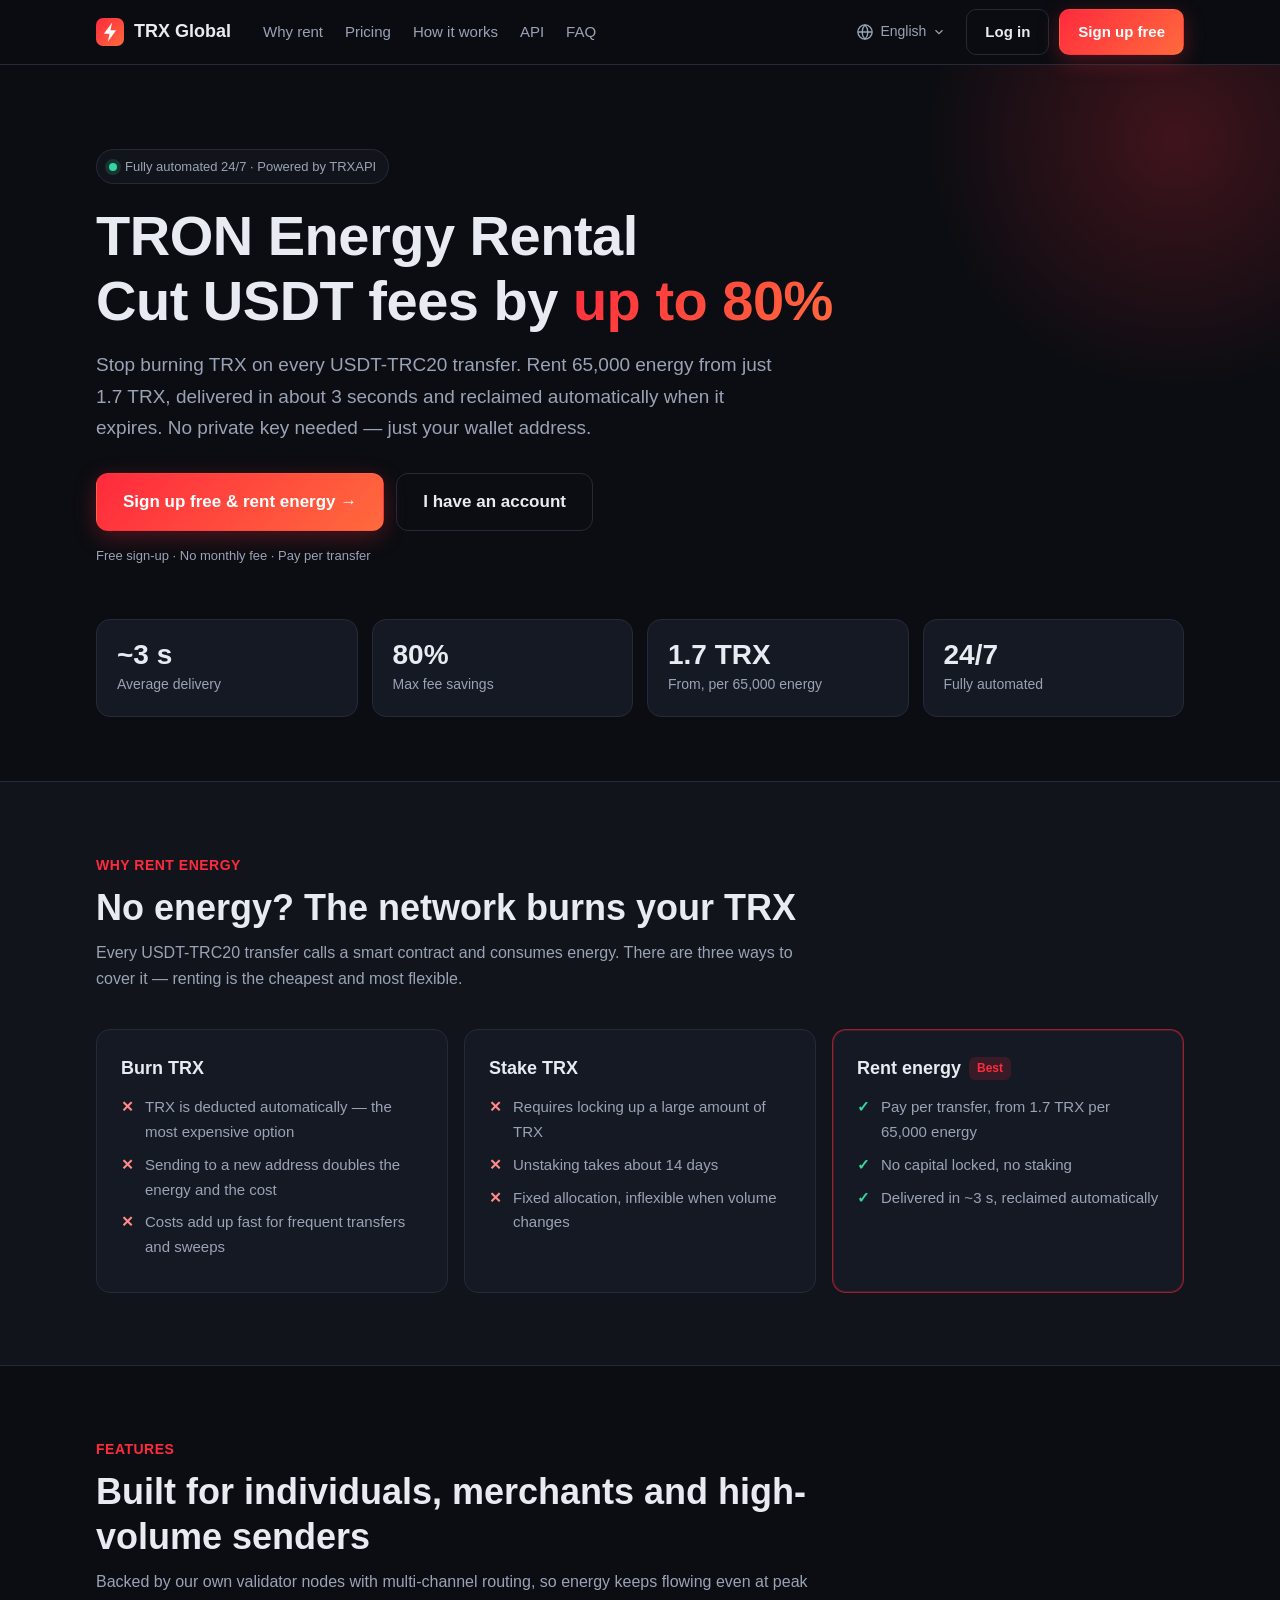
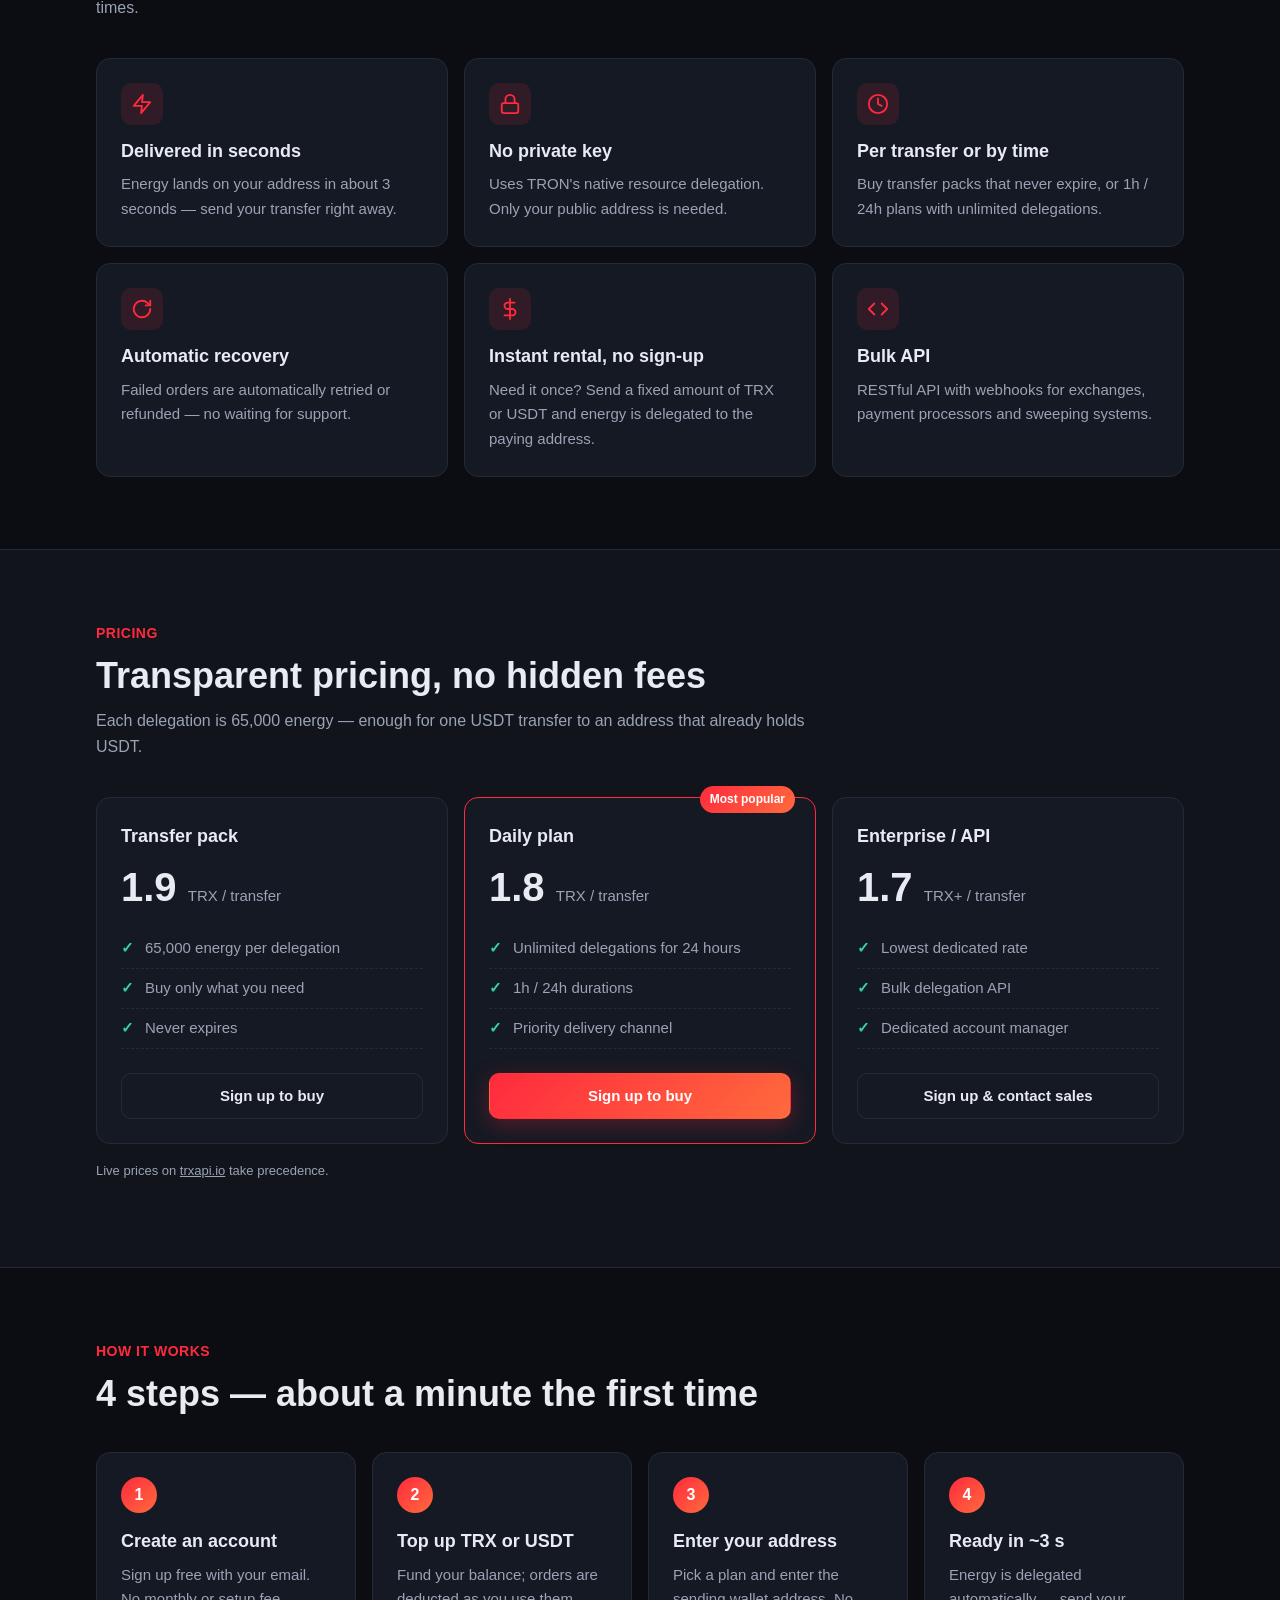
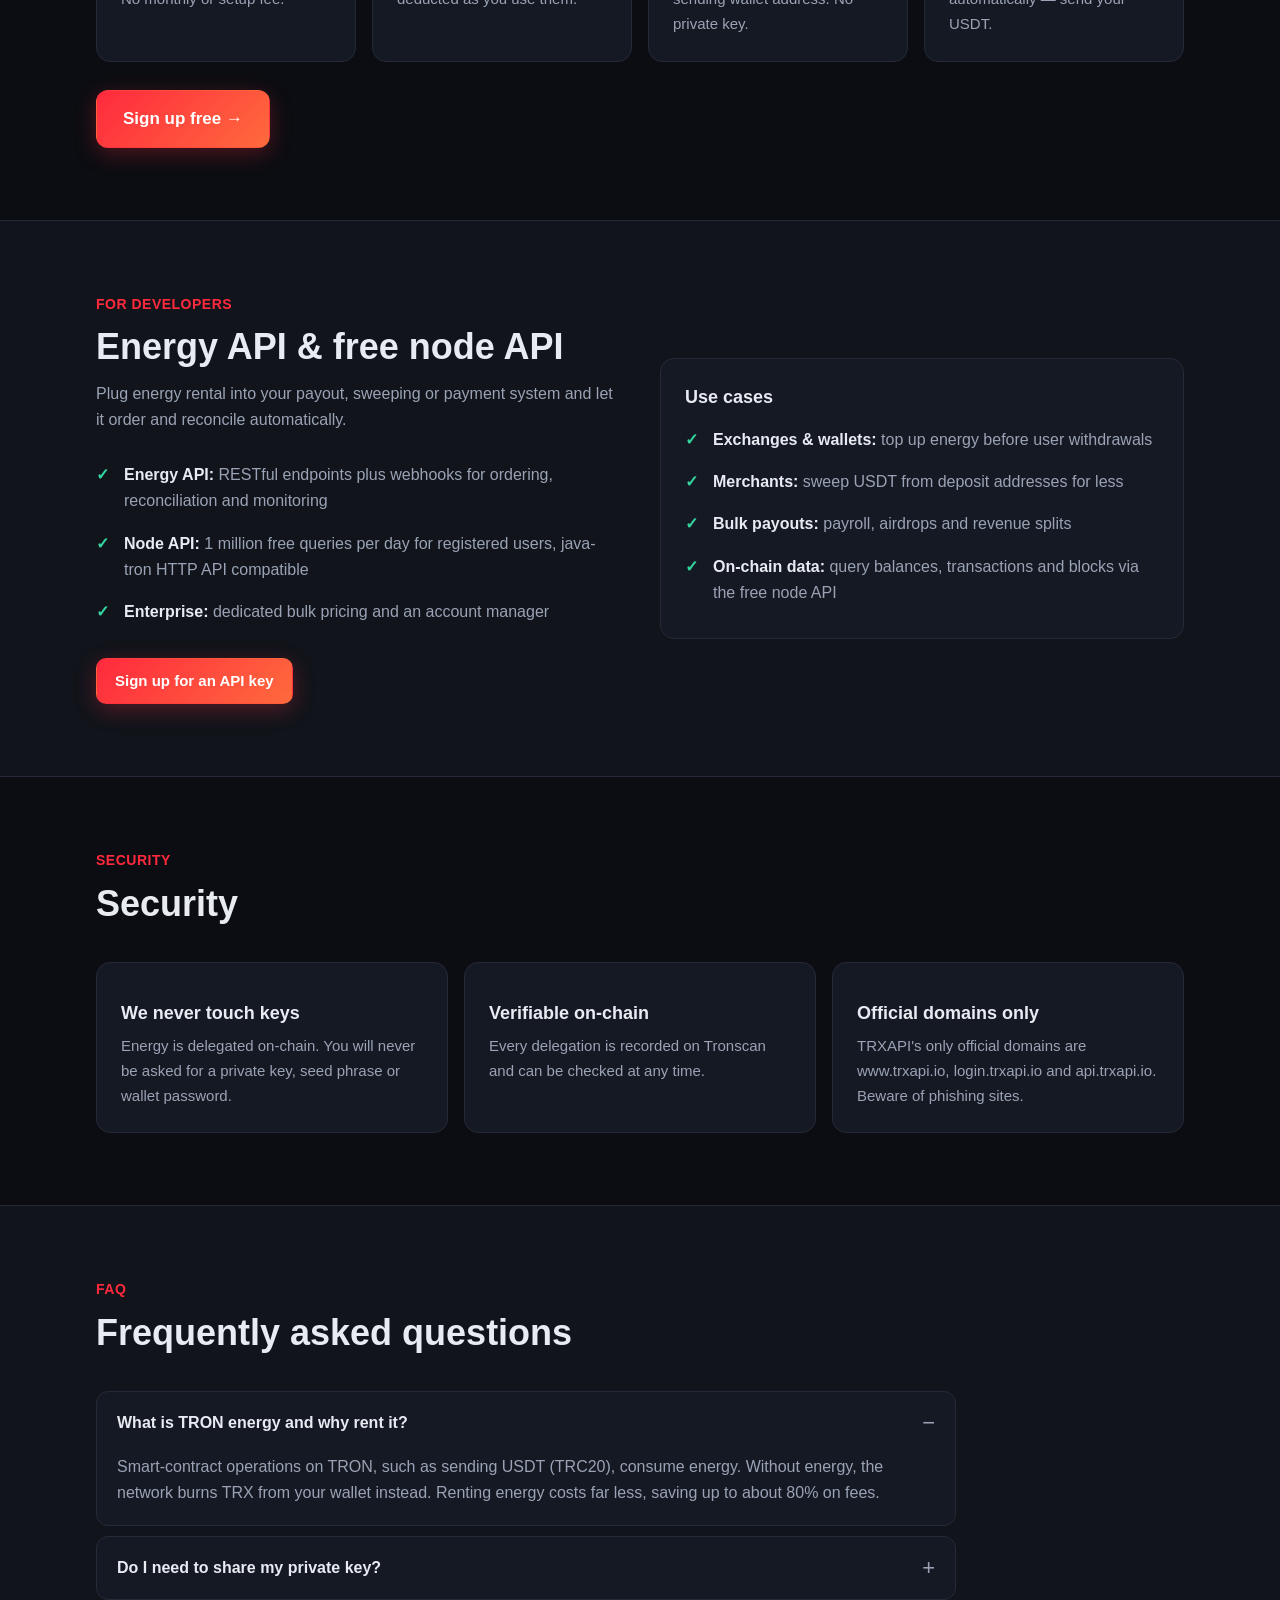
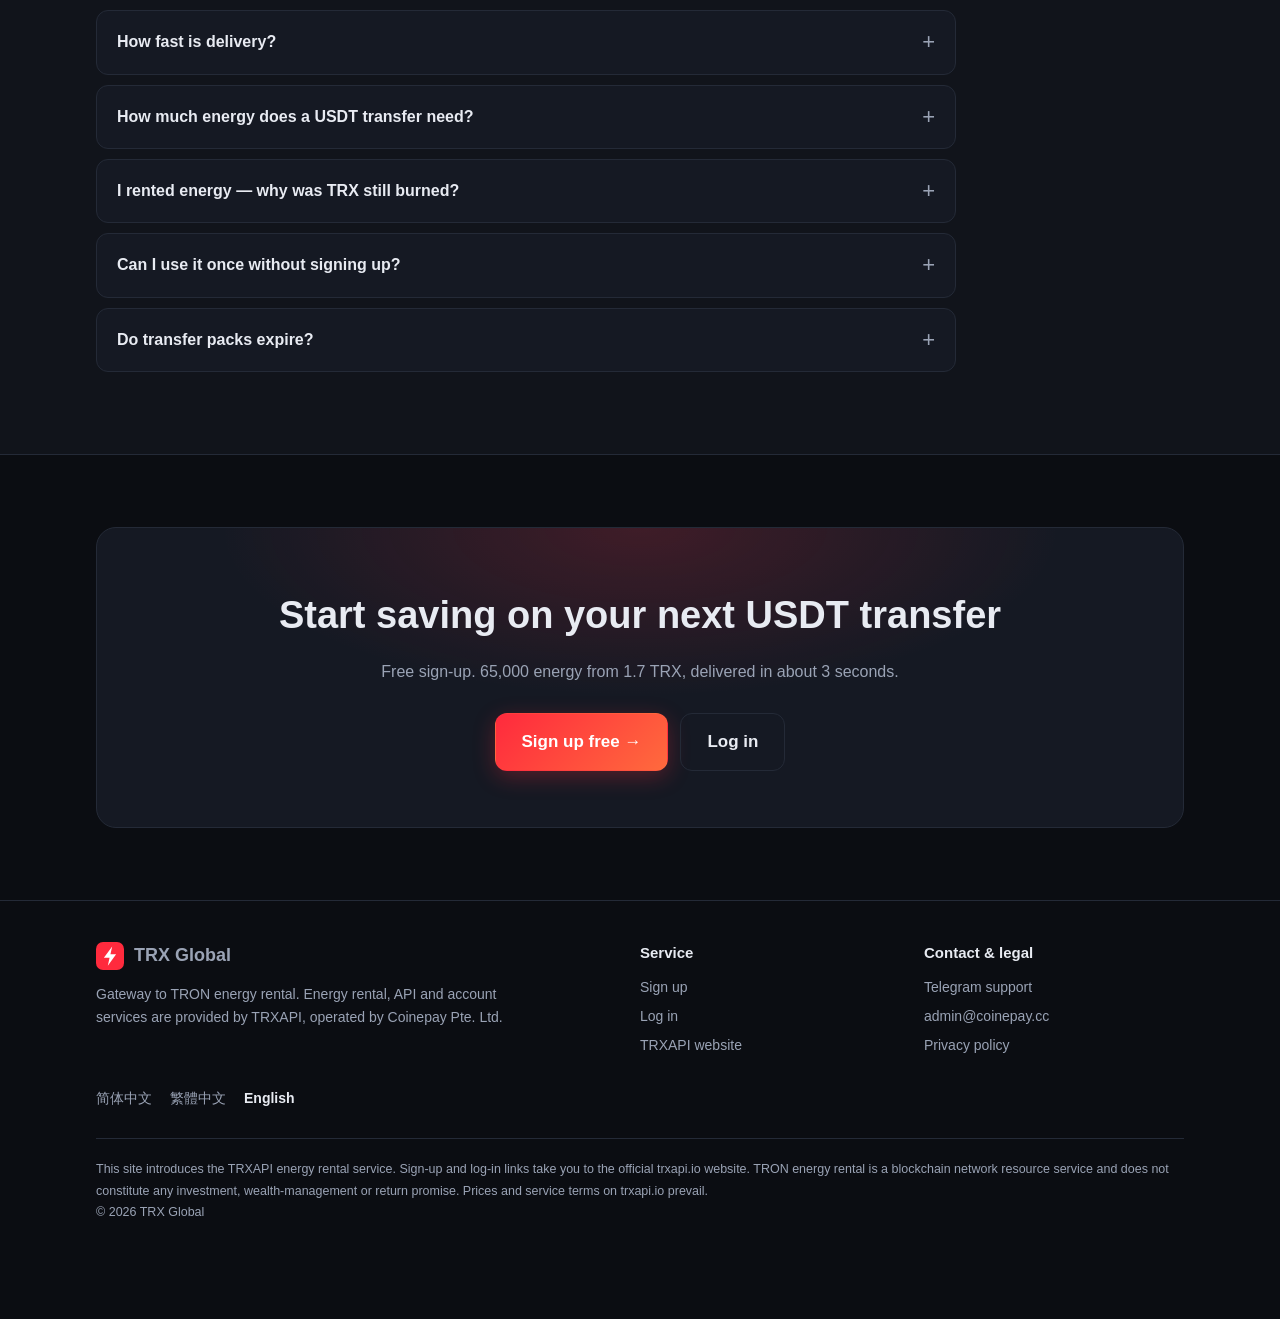
==== en/index.html @ 2eb273b1 "新增 TRON 能量租赁引导落地页（简体 / 繁体 / 英文） - 首页含卖点、价格、流程、API、安全、FAQ，注册 / 登录按钮跳转 trxapi.io - 语言切换参考 PhotonPay：地球" ====
<!doctype html>
<html lang="en">
<head>
<meta charset="utf-8">
<meta name="viewport" content="width=device-width, initial-scale=1">
<title>TRON Energy Rental · Cut USDT-TRC20 Fees by up to 80% | TRX Global</title>
<meta name="description" content="Rent TRON energy from 1.7 TRX per 65,000 energy. Delivered in ~3 seconds, no private key required. Save up to 80% on USDT-TRC20 transfer fees. Instant rental and API available.">
<link rel="canonical" href="https://trxglobal.github.io/en/">
<link rel="alternate" hreflang="zh-CN" href="https://trxglobal.github.io/">
<link rel="alternate" hreflang="zh-Hant" href="https://trxglobal.github.io/zh-hant/">
<link rel="alternate" hreflang="en" href="https://trxglobal.github.io/en/">
<link rel="alternate" hreflang="x-default" href="https://trxglobal.github.io/en/">
<link rel="icon" href="/favicon.svg" type="image/svg+xml">
<meta name="theme-color" content="#0b0d12">
<meta property="og:type" content="website">
<meta property="og:title" content="TRON Energy Rental · Cut USDT-TRC20 Fees by up to 80%">
<meta property="og:description" content="65,000 energy from 1.7 TRX, delivered in ~3 seconds. No private key required.">
<meta property="og:url" content="https://trxglobal.github.io/en/">
<meta property="og:locale" content="en_US">
<link rel="stylesheet" href="/assets/style.css">
<script type="application/ld+json">
{
  "@context": "https://schema.org",
  "@type": "FAQPage",
  "mainEntity": [
    {"@type": "Question", "name": "What is TRON energy and why rent it?", "acceptedAnswer": {"@type": "Answer", "text": "Smart-contract operations on TRON, such as sending USDT (TRC20), consume energy. Without energy, the network burns TRX from your wallet instead. Renting energy costs far less, saving up to about 80% on fees."}},
    {"@type": "Question", "name": "Do I need to share my private key?", "acceptedAnswer": {"@type": "Answer", "text": "No. Energy is delegated to your address through TRON's native resource delegation. Only your public address is needed — never a private key, seed phrase or wallet approval."}},
    {"@type": "Question", "name": "How fast is delivery?", "acceptedAnswer": {"@type": "Answer", "text": "Orders are processed automatically 24/7 and delegated in about 3 seconds on average. Failed orders are automatically retried or refunded."}},
    {"@type": "Question", "name": "How much energy does a USDT transfer need?", "acceptedAnswer": {"@type": "Answer", "text": "About 65,000 energy to an address that already holds USDT, and about 130,000 energy (two units) to an address that has never held USDT."}}
  ]
}
</script>
</head>
<body>

<header class="nav">
  <div class="wrap">
    <a class="brand" href="/en/" aria-label="TRX Global home">
      <svg viewBox="0 0 32 32" aria-hidden="true"><defs><linearGradient id="lg" x1="0" y1="0" x2="1" y2="1"><stop offset="0" stop-color="#ff2a3d"/><stop offset="1" stop-color="#ff6a3d"/></linearGradient></defs><rect width="32" height="32" rx="8" fill="url(#lg)"/><path d="M18.5 5 9 18h6.5L13.5 27 23 14h-6.5z" fill="#fff"/></svg>
      TRX Global
    </a>
    <nav class="nav-links" aria-label="Page navigation">
      <a href="#why">Why rent</a>
      <a href="#pricing">Pricing</a>
      <a href="#how">How it works</a>
      <a href="#api">API</a>
      <a href="#faq">FAQ</a>
    </nav>
    <div class="nav-cta">
      <details class="lsw"><summary aria-label="Change language"><svg class="g" viewBox="0 0 24 24" fill="none" stroke="currentColor" stroke-width="1.8" aria-hidden="true"><circle cx="12" cy="12" r="9.5"/><path d="M2.5 12h19M12 2.5c2.6 2.8 3.9 6 3.9 9.5s-1.3 6.7-3.9 9.5c-2.6-2.8-3.9-6-3.9-9.5s1.3-6.7 3.9-9.5z"/></svg><span class="lbl">English</span><svg class="c" viewBox="0 0 24 24" fill="none" stroke="currentColor" stroke-width="2" aria-hidden="true"><path d="m6 9 6 6 6-6"/></svg></summary><ul><li><a href="/" hreflang="zh-CN" lang="zh-CN">简体中文</a></li><li><a href="/zh-hant/" hreflang="zh-Hant" lang="zh-Hant">繁體中文</a></li><li><a href="/en/" hreflang="en" lang="en" aria-current="page">English</a></li></ul></details>
      <a class="btn btn-ghost" href="https://login.trxapi.io/login" data-out="login">Log in</a>
      <a class="btn btn-primary" href="https://login.trxapi.io/register" data-out="register">Sign up free</a>
    </div>
  </div>
</header>

<main>
  <section class="hero">
    <div class="wrap">
      <span class="badge"><i></i>Fully automated 24/7 · Powered by TRXAPI</span>
      <h1>TRON Energy Rental<br>Cut USDT fees by <em>up to 80%</em></h1>
      <p class="lead">Stop burning TRX on every USDT-TRC20 transfer. Rent 65,000 energy from just 1.7 TRX, delivered in about 3 seconds and reclaimed automatically when it expires. No private key needed — just your wallet address.</p>
      <div class="hero-cta">
        <a class="btn btn-primary btn-lg" href="https://login.trxapi.io/register" data-out="register">Sign up free &amp; rent energy →</a>
        <a class="btn btn-ghost btn-lg" href="https://login.trxapi.io/login" data-out="login">I have an account</a>
      </div>
      <p class="hero-note">Free sign-up · No monthly fee · Pay per transfer</p>

      <div class="stats">
        <div class="stat"><b>~3 s</b><span>Average delivery</span></div>
        <div class="stat"><b>80%</b><span>Max fee savings</span></div>
        <div class="stat"><b>1.7 TRX</b><span>From, per 65,000 energy</span></div>
        <div class="stat"><b>24/7</b><span>Fully automated</span></div>
      </div>
    </div>
  </section>

  <section id="why" class="alt">
    <div class="wrap">
      <div class="sec-head">
        <div class="kicker">Why rent energy</div>
        <h2>No energy? The network burns your TRX</h2>
        <p>Every USDT-TRC20 transfer calls a smart contract and consumes energy. There are three ways to cover it — renting is the cheapest and most flexible.</p>
      </div>
      <div class="grid g3 compare">
        <div class="card bad">
          <h3>Burn TRX</h3>
          <ul>
            <li>TRX is deducted automatically — the most expensive option</li>
            <li>Sending to a new address doubles the energy and the cost</li>
            <li>Costs add up fast for frequent transfers and sweeps</li>
          </ul>
        </div>
        <div class="card bad">
          <h3>Stake TRX</h3>
          <ul>
            <li>Requires locking up a large amount of TRX</li>
            <li>Unstaking takes about 14 days</li>
            <li>Fixed allocation, inflexible when volume changes</li>
          </ul>
        </div>
        <div class="card good">
          <h3>Rent energy <span class="tag">Best</span></h3>
          <ul>
            <li>Pay per transfer, from 1.7 TRX per 65,000 energy</li>
            <li>No capital locked, no staking</li>
            <li>Delivered in ~3 s, reclaimed automatically</li>
          </ul>
        </div>
      </div>
    </div>
  </section>

  <section id="features">
    <div class="wrap">
      <div class="sec-head">
        <div class="kicker">Features</div>
        <h2>Built for individuals, merchants and high-volume senders</h2>
        <p>Backed by our own validator nodes with multi-channel routing, so energy keeps flowing even at peak times.</p>
      </div>
      <div class="grid g3">
        <div class="card">
          <div class="ico"><svg viewBox="0 0 24 24" fill="none" stroke="currentColor" stroke-width="2" stroke-linecap="round" stroke-linejoin="round"><path d="M13 2 3 14h9l-1 8 10-12h-9l1-8z"/></svg></div>
          <h3>Delivered in seconds</h3>
          <p>Energy lands on your address in about 3 seconds — send your transfer right away.</p>
        </div>
        <div class="card">
          <div class="ico"><svg viewBox="0 0 24 24" fill="none" stroke="currentColor" stroke-width="2" stroke-linecap="round" stroke-linejoin="round"><rect x="3" y="11" width="18" height="11" rx="2"/><path d="M7 11V7a5 5 0 0 1 10 0v4"/></svg></div>
          <h3>No private key</h3>
          <p>Uses TRON's native resource delegation. Only your public address is needed.</p>
        </div>
        <div class="card">
          <div class="ico"><svg viewBox="0 0 24 24" fill="none" stroke="currentColor" stroke-width="2" stroke-linecap="round" stroke-linejoin="round"><circle cx="12" cy="12" r="10"/><path d="M12 6v6l4 2"/></svg></div>
          <h3>Per transfer or by time</h3>
          <p>Buy transfer packs that never expire, or 1h / 24h plans with unlimited delegations.</p>
        </div>
        <div class="card">
          <div class="ico"><svg viewBox="0 0 24 24" fill="none" stroke="currentColor" stroke-width="2" stroke-linecap="round" stroke-linejoin="round"><path d="M21 12a9 9 0 1 1-3-6.7L21 8"/><path d="M21 3v5h-5"/></svg></div>
          <h3>Automatic recovery</h3>
          <p>Failed orders are automatically retried or refunded — no waiting for support.</p>
        </div>
        <div class="card">
          <div class="ico"><svg viewBox="0 0 24 24" fill="none" stroke="currentColor" stroke-width="2" stroke-linecap="round" stroke-linejoin="round"><path d="M12 1v22"/><path d="M17 5H9.5a3.5 3.5 0 0 0 0 7h5a3.5 3.5 0 0 1 0 7H6"/></svg></div>
          <h3>Instant rental, no sign-up</h3>
          <p>Need it once? Send a fixed amount of TRX or USDT and energy is delegated to the paying address.</p>
        </div>
        <div class="card">
          <div class="ico"><svg viewBox="0 0 24 24" fill="none" stroke="currentColor" stroke-width="2" stroke-linecap="round" stroke-linejoin="round"><path d="m16 18 6-6-6-6"/><path d="m8 6-6 6 6 6"/></svg></div>
          <h3>Bulk API</h3>
          <p>RESTful API with webhooks for exchanges, payment processors and sweeping systems.</p>
        </div>
      </div>
    </div>
  </section>

  <section id="pricing" class="alt">
    <div class="wrap">
      <div class="sec-head">
        <div class="kicker">Pricing</div>
        <h2>Transparent pricing, no hidden fees</h2>
        <p>Each delegation is 65,000 energy — enough for one USDT transfer to an address that already holds USDT.</p>
      </div>
      <div class="grid g3">
        <div class="card price">
          <h3>Transfer pack</h3>
          <div class="amt">1.9 <small>TRX / transfer</small></div>
          <ul>
            <li>65,000 energy per delegation</li>
            <li>Buy only what you need</li>
            <li>Never expires</li>
          </ul>
          <a class="btn btn-ghost" href="https://login.trxapi.io/register" data-out="register">Sign up to buy</a>
        </div>
        <div class="card price hot">
          <span class="ribbon">Most popular</span>
          <h3>Daily plan</h3>
          <div class="amt">1.8 <small>TRX / transfer</small></div>
          <ul>
            <li>Unlimited delegations for 24 hours</li>
            <li>1h / 24h durations</li>
            <li>Priority delivery channel</li>
          </ul>
          <a class="btn btn-primary" href="https://login.trxapi.io/register" data-out="register">Sign up to buy</a>
        </div>
        <div class="card price">
          <h3>Enterprise / API</h3>
          <div class="amt">1.7 <small>TRX+ / transfer</small></div>
          <ul>
            <li>Lowest dedicated rate</li>
            <li>Bulk delegation API</li>
            <li>Dedicated account manager</li>
          </ul>
          <a class="btn btn-ghost" href="https://login.trxapi.io/register" data-out="register">Sign up &amp; contact sales</a>
        </div>
      </div>
      <p class="fine">Live prices on <a href="https://www.trxapi.io/" data-out="home">trxapi.io</a> take precedence.</p>
    </div>
  </section>

  <section id="how">
    <div class="wrap">
      <div class="sec-head">
        <div class="kicker">How it works</div>
        <h2>4 steps — about a minute the first time</h2>
      </div>
      <div class="grid steps">
        <div class="card step">
          <h3>Create an account</h3>
          <p>Sign up free with your email. No monthly or setup fee.</p>
        </div>
        <div class="card step">
          <h3>Top up TRX or USDT</h3>
          <p>Fund your balance; orders are deducted as you use them.</p>
        </div>
        <div class="card step">
          <h3>Enter your address</h3>
          <p>Pick a plan and enter the sending wallet address. No private key.</p>
        </div>
        <div class="card step">
          <h3>Ready in ~3 s</h3>
          <p>Energy is delegated automatically — send your USDT.</p>
        </div>
      </div>
      <div class="hero-cta" style="margin-top:28px">
        <a class="btn btn-primary btn-lg" href="https://login.trxapi.io/register" data-out="register">Sign up free →</a>
      </div>
    </div>
  </section>

  <section id="api" class="alt">
    <div class="wrap grid g2" style="align-items:center;gap:40px">
      <div>
        <div class="kicker">For developers</div>
        <h2 style="font-size:clamp(26px,3.4vw,36px);line-height:1.25;margin:0 0 12px">Energy API &amp; free node API</h2>
        <p style="color:var(--muted);margin:0 0 20px">Plug energy rental into your payout, sweeping or payment system and let it order and reconcile automatically.</p>
        <ul class="checks">
          <li><b>Energy API:</b> RESTful endpoints plus webhooks for ordering, reconciliation and monitoring</li>
          <li><b>Node API:</b> 1 million free queries per day for registered users, java-tron HTTP API compatible</li>
          <li><b>Enterprise:</b> dedicated bulk pricing and an account manager</li>
        </ul>
        <a class="btn btn-primary" href="https://login.trxapi.io/register" data-out="register">Sign up for an API key</a>
      </div>
      <div class="card">
        <h3 style="margin-top:0">Use cases</h3>
        <ul class="checks" style="margin:0">
          <li><b>Exchanges &amp; wallets:</b> top up energy before user withdrawals</li>
          <li><b>Merchants:</b> sweep USDT from deposit addresses for less</li>
          <li><b>Bulk payouts:</b> payroll, airdrops and revenue splits</li>
          <li><b>On-chain data:</b> query balances, transactions and blocks via the free node API</li>
        </ul>
      </div>
    </div>
  </section>

  <section id="security">
    <div class="wrap">
      <div class="sec-head">
        <div class="kicker">Security</div>
        <h2>Security</h2>
      </div>
      <div class="grid g3">
        <div class="card">
          <h3>We never touch keys</h3>
          <p>Energy is delegated on-chain. You will never be asked for a private key, seed phrase or wallet password.</p>
        </div>
        <div class="card">
          <h3>Verifiable on-chain</h3>
          <p>Every delegation is recorded on Tronscan and can be checked at any time.</p>
        </div>
        <div class="card">
          <h3>Official domains only</h3>
          <p>TRXAPI's only official domains are www.trxapi.io, login.trxapi.io and api.trxapi.io. Beware of phishing sites.</p>
        </div>
      </div>
    </div>
  </section>

  <section id="faq" class="alt">
    <div class="wrap">
      <div class="sec-head">
        <div class="kicker">FAQ</div>
        <h2>Frequently asked questions</h2>
      </div>
      <div class="faq">
        <details open>
          <summary>What is TRON energy and why rent it?</summary>
          <p>Smart-contract operations on TRON, such as sending USDT (TRC20), consume energy. Without energy, the network burns TRX from your wallet instead. Renting energy costs far less, saving up to about 80% on fees.</p>
        </details>
        <details>
          <summary>Do I need to share my private key?</summary>
          <p>No. Energy is delegated to your address through TRON's native resource delegation. Only your public address is needed — never a private key, seed phrase or wallet approval.</p>
        </details>
        <details>
          <summary>How fast is delivery?</summary>
          <p>Orders are processed automatically 24/7 and delegated in about 3 seconds on average. Failed orders are automatically retried or refunded.</p>
        </details>
        <details>
          <summary>How much energy does a USDT transfer need?</summary>
          <p>About 65,000 energy (one unit) to an address that already holds USDT, and about 130,000 energy (two units) to an address that has never held USDT.</p>
        </details>
        <details>
          <summary>I rented energy — why was TRX still burned?</summary>
          <p>Usually one of two reasons: the recipient has never held USDT, so the transfer needed twice the energy; or your address ran out of bandwidth. Each address gets free daily bandwidth, and once it is used up a small amount of TRX is burned for bandwidth.</p>
        </details>
        <details>
          <summary>Can I use it once without signing up?</summary>
          <p>Yes. With instant rental, send a fixed amount of TRX or USDT (TRC20) and energy is delegated to the paying address within seconds. A free account gets lower prices and order history.</p>
        </details>
        <details>
          <summary>Do transfer packs expire?</summary>
          <p>Transfer packs never expire. Time-based plans allow unlimited delegations during the chosen period (1 hour or 24 hours).</p>
        </details>
      </div>
    </div>
  </section>

  <section class="final">
    <div class="wrap">
      <div class="box">
        <h2>Start saving on your next USDT transfer</h2>
        <p>Free sign-up. 65,000 energy from 1.7 TRX, delivered in about 3 seconds.</p>
        <div class="hero-cta">
          <a class="btn btn-primary btn-lg" href="https://login.trxapi.io/register" data-out="register">Sign up free →</a>
          <a class="btn btn-ghost btn-lg" href="https://login.trxapi.io/login" data-out="login">Log in</a>
        </div>
      </div>
    </div>
  </section>
</main>

<footer>
  <div class="wrap">
    <div class="cols">
      <div>
        <a class="brand" href="/en/"><svg viewBox="0 0 32 32" aria-hidden="true"><rect width="32" height="32" rx="8" fill="#ff2a3d"/><path d="M18.5 5 9 18h6.5L13.5 27 23 14h-6.5z" fill="#fff"/></svg>TRX Global</a>
        <p style="margin:12px 0 0;max-width:420px">Gateway to TRON energy rental. Energy rental, API and account services are provided by TRXAPI, operated by Coinepay Pte. Ltd.</p>
      </div>
      <div>
        <h4>Service</h4>
        <ul>
          <li><a href="https://login.trxapi.io/register" data-out="register">Sign up</a></li>
          <li><a href="https://login.trxapi.io/login" data-out="login">Log in</a></li>
          <li><a href="https://www.trxapi.io/" data-out="home">TRXAPI website</a></li>
        </ul>
      </div>
      <div>
        <h4>Contact &amp; legal</h4>
        <ul>
          <li><a href="https://t.me/trxapiio_bot" rel="noopener" target="_blank">Telegram support</a></li>
          <li><a href="mailto:admin@coinepay.cc">admin@coinepay.cc</a></li>
          <li><a href="/en/privacy.html">Privacy policy</a></li>
        </ul>
      </div>
    </div>
    <div class="flangs"><a href="/" hreflang="zh-CN" lang="zh-CN">简体中文</a><a href="/zh-hant/" hreflang="zh-Hant" lang="zh-Hant">繁體中文</a><a href="/en/" hreflang="en" lang="en" aria-current="page">English</a></div>
    <div class="legal">
      This site introduces the TRXAPI energy rental service. Sign-up and log-in links take you to the official trxapi.io website. TRON energy rental is a blockchain network resource service and does not constitute any investment, wealth-management or return promise. Prices and service terms on trxapi.io prevail.<br>
      © 2026 TRX Global
    </div>
  </div>
</footer>

<div class="mbar">
  <a class="btn btn-ghost" href="https://login.trxapi.io/login" data-out="login">Log in</a>
  <a class="btn btn-primary" href="https://login.trxapi.io/register" data-out="register">Sign up free</a>
</div>

<script src="/assets/main.js" defer></script>
</body>
</html>
---- assets/style.css ----
/* TRX Global 落地页样式：无外部依赖，保证广告落地页首屏速度 */
:root {
  --bg: #0b0d12;
  --bg-2: #11141b;
  --card: #151923;
  --line: #242a37;
  --text: #e8ebf2;
  --muted: #9aa3b5;
  --accent: #ff2a3d;
  --accent-2: #ff6a3d;
  --ok: #33d69f;
  --bad: #ff8a8a;
  --radius: 14px;
  --max: 1120px;
}
* { box-sizing: border-box; }
html { scroll-behavior: smooth; -webkit-text-size-adjust: 100%; }
body {
  margin: 0;
  background: var(--bg);
  color: var(--text);
  font: 16px/1.65 -apple-system, BlinkMacSystemFont, "Segoe UI", "PingFang SC", "Hiragino Sans GB", "Microsoft YaHei", "Noto Sans SC", Roboto, sans-serif;
}
a { color: inherit; }
img, svg { display: block; }
.wrap { max-width: var(--max); margin: 0 auto; padding: 0 16px; }

/* 顶栏 */
.nav {
  position: sticky; top: 0; z-index: 10;
  background: rgba(11, 13, 18, .86);
  backdrop-filter: saturate(160%) blur(10px);
  -webkit-backdrop-filter: saturate(160%) blur(10px);
  border-bottom: 1px solid var(--line);
}
.nav .wrap { display: flex; align-items: center; gap: 20px; height: 64px; }
.brand { display: flex; align-items: center; gap: 10px; font-weight: 700; text-decoration: none; font-size: 18px; white-space: nowrap; }
.brand svg { width: 28px; height: 28px; }
.nav-links { display: flex; gap: 22px; margin-left: 12px; }
.nav-links a { text-decoration: none; color: var(--muted); font-size: 15px; }
.nav-links a:hover { color: var(--text); }
.nav-cta { margin-left: auto; display: flex; gap: 10px; align-items: center; }

/* 语言切换（参考 PhotonPay：地球图标 + 当前语言全称，下拉用各语言母语书写） */
.lsw { position: relative; }
.lsw summary {
  list-style: none; cursor: pointer; display: flex; align-items: center; gap: 6px;
  padding: 8px 10px; border-radius: 10px; color: var(--muted); font-size: 14px; user-select: none;
}
.lsw summary::-webkit-details-marker { display: none; }
.lsw summary:hover, .lsw[open] summary { color: var(--text); background: var(--bg-2); }
.lsw svg.g { width: 18px; height: 18px; }
.lsw svg.c { width: 14px; height: 14px; transition: transform .15s ease; }
.lsw[open] svg.c { transform: rotate(180deg); }
.lsw ul {
  position: absolute; right: 0; top: calc(100% + 8px); min-width: 168px; margin: 0; padding: 6px;
  list-style: none; background: var(--card); border: 1px solid var(--line); border-radius: 12px;
  box-shadow: 0 16px 40px rgba(0, 0, 0, .45);
}
.lsw li a {
  display: flex; justify-content: space-between; align-items: center; gap: 12px;
  padding: 9px 12px; border-radius: 8px; text-decoration: none; font-size: 14px; color: var(--muted);
}
.lsw li a:hover { background: var(--bg-2); color: var(--text); }
.lsw li a[aria-current] { color: var(--text); font-weight: 600; }
.lsw li a[aria-current]::after { content: "✓"; color: var(--accent); }
.flangs { display: flex; flex-wrap: wrap; gap: 6px 18px; margin-top: 24px; }
.flangs a[aria-current] { color: var(--text); font-weight: 600; }

/* 按钮 */
.btn {
  display: inline-flex; align-items: center; justify-content: center; gap: 8px;
  padding: 10px 18px; border-radius: 10px; font-weight: 600; font-size: 15px;
  text-decoration: none; border: 1px solid transparent; cursor: pointer;
  transition: transform .15s ease, box-shadow .15s ease, background .15s ease;
  white-space: nowrap;
}
.btn:hover { transform: translateY(-1px); }
.btn-primary { background: linear-gradient(135deg, var(--accent), var(--accent-2)); color: #fff; box-shadow: 0 6px 22px rgba(255, 42, 61, .28); }
.btn-primary:hover { box-shadow: 0 10px 28px rgba(255, 42, 61, .4); }
.btn-ghost { border-color: var(--line); color: var(--text); background: transparent; }
.btn-ghost:hover { border-color: #3a4254; background: var(--bg-2); }
.btn-lg { padding: 14px 26px; font-size: 17px; border-radius: 12px; }

/* 首屏 */
.hero { position: relative; overflow: hidden; padding: 84px 0 64px; }
.hero::before {
  content: ""; position: absolute; inset: -40% -20% auto auto; width: 720px; height: 720px;
  background: radial-gradient(closest-side, rgba(255, 42, 61, .22), transparent 70%);
  pointer-events: none;
}
.badge {
  display: inline-flex; align-items: center; gap: 8px; padding: 6px 12px; border-radius: 999px;
  border: 1px solid var(--line); background: var(--bg-2); color: var(--muted); font-size: 13px;
}
.badge i { width: 8px; height: 8px; border-radius: 50%; background: var(--ok); box-shadow: 0 0 0 4px rgba(51, 214, 159, .16); }
.hero h1 { font-size: clamp(32px, 5.4vw, 56px); line-height: 1.15; margin: 20px 0 16px; letter-spacing: -.5px; max-width: 820px; }
.hero h1 em { font-style: normal; background: linear-gradient(135deg, var(--accent), var(--accent-2)); -webkit-background-clip: text; background-clip: text; color: transparent; }
.hero p.lead { color: var(--muted); font-size: clamp(16px, 2vw, 19px); max-width: 680px; margin: 0 0 30px; }
.hero-cta { display: flex; flex-wrap: wrap; gap: 12px; }
.hero-note { color: var(--muted); font-size: 13px; margin-top: 14px; }
.stats { display: grid; grid-template-columns: repeat(4, 1fr); gap: 14px; margin-top: 52px; }
.stat { background: var(--card); border: 1px solid var(--line); border-radius: var(--radius); padding: 18px 20px; }
.stat b { display: block; font-size: 28px; line-height: 1.2; }
.stat span { color: var(--muted); font-size: 14px; }

/* 通用区块 */
section { padding: 72px 0; }
section.alt { background: var(--bg-2); border-top: 1px solid var(--line); border-bottom: 1px solid var(--line); }
.sec-head { max-width: 720px; margin-bottom: 36px; }
.sec-head h2 { font-size: clamp(26px, 3.4vw, 36px); line-height: 1.25; margin: 0 0 10px; }
.sec-head p { color: var(--muted); margin: 0; }
.kicker { color: var(--accent); font-weight: 600; font-size: 14px; letter-spacing: .5px; text-transform: uppercase; margin-bottom: 8px; }

.grid { display: grid; gap: 16px; }
.g3 { grid-template-columns: repeat(3, 1fr); }
.g2 { grid-template-columns: repeat(2, 1fr); }
.card { background: var(--card); border: 1px solid var(--line); border-radius: var(--radius); padding: 24px; }
.card h3 { margin: 12px 0 6px; font-size: 18px; }
.card p { margin: 0; color: var(--muted); font-size: 15px; }
.ico { width: 42px; height: 42px; border-radius: 10px; display: grid; place-items: center; background: rgba(255, 42, 61, .12); color: var(--accent); }
.ico svg { width: 22px; height: 22px; }

/* 对比 */
.compare .card h3 { margin-top: 0; display: flex; align-items: center; gap: 8px; }
.compare ul { list-style: none; padding: 0; margin: 12px 0 0; }
.compare li { position: relative; padding-left: 24px; color: var(--muted); font-size: 15px; margin: 8px 0; }
.compare li::before { position: absolute; left: 0; top: 0; font-weight: 700; }
.compare .bad li::before { content: "✕"; color: var(--bad); }
.compare .good { border-color: rgba(255, 42, 61, .55); box-shadow: 0 0 0 1px rgba(255, 42, 61, .2) inset; }
.compare .good li::before { content: "✓"; color: var(--ok); }
.tag { display: inline-block; font-size: 12px; font-weight: 600; padding: 2px 8px; border-radius: 6px; background: rgba(255, 42, 61, .15); color: var(--accent); }

/* 价格 */
.price { display: flex; flex-direction: column; }
.price.hot { border-color: var(--accent); position: relative; }
.price .ribbon { position: absolute; top: -12px; right: 20px; background: linear-gradient(135deg, var(--accent), var(--accent-2)); color: #fff; font-size: 12px; font-weight: 700; padding: 4px 10px; border-radius: 999px; }
.price h3 { margin: 0; }
.price .amt { font-size: 40px; font-weight: 800; margin: 14px 0 2px; line-height: 1.1; }
.price .amt small { font-size: 15px; color: var(--muted); font-weight: 500; }
.price ul { list-style: none; padding: 0; margin: 18px 0 24px; flex: 1; }
.price li { padding: 7px 0 7px 24px; position: relative; color: var(--muted); font-size: 15px; border-bottom: 1px dashed var(--line); }
.price li::before { content: "✓"; position: absolute; left: 0; color: var(--ok); font-weight: 700; }
.price .btn { width: 100%; }
.fine { color: var(--muted); font-size: 13px; margin-top: 16px; }

/* 步骤 */
.steps { counter-reset: s; grid-template-columns: repeat(4, 1fr); }
.step { position: relative; }
.step::before {
  counter-increment: s; content: counter(s);
  display: grid; place-items: center; width: 36px; height: 36px; border-radius: 50%;
  background: linear-gradient(135deg, var(--accent), var(--accent-2)); color: #fff; font-weight: 800;
}
.step h3 { margin-top: 14px; }

/* 开发者 */
.checks { list-style: none; padding: 0; margin: 0 0 24px; }
.checks li { padding: 8px 0 8px 28px; position: relative; color: var(--muted); }
.checks li::before { content: "✓"; position: absolute; left: 0; color: var(--ok); font-weight: 700; }
.checks b { color: var(--text); }

/* FAQ */
.faq { max-width: 860px; }
.faq details { background: var(--card); border: 1px solid var(--line); border-radius: 12px; margin-bottom: 10px; }
.faq summary { cursor: pointer; list-style: none; padding: 18px 48px 18px 20px; font-weight: 600; position: relative; }
.faq summary::-webkit-details-marker { display: none; }
.faq summary::after { content: "+"; position: absolute; right: 20px; top: 50%; transform: translateY(-50%); color: var(--muted); font-size: 22px; font-weight: 400; }
.faq details[open] summary::after { content: "−"; }
.faq details p { margin: 0; padding: 0 20px 18px; color: var(--muted); }

/* 底部 CTA */
.final { text-align: center; }
.final .box {
  border: 1px solid var(--line); border-radius: 20px; padding: 56px 24px;
  background: radial-gradient(600px 240px at 50% 0%, rgba(255, 42, 61, .18), transparent 70%), var(--card);
}
.final h2 { font-size: clamp(26px, 3.6vw, 38px); margin: 0 0 12px; }
.final p { color: var(--muted); margin: 0 0 28px; }
.final .hero-cta { justify-content: center; }

/* 页脚 */
footer { border-top: 1px solid var(--line); padding: 40px 0 96px; color: var(--muted); font-size: 14px; }
footer .cols { display: grid; grid-template-columns: 2fr 1fr 1fr; gap: 24px; }
footer h4 { color: var(--text); margin: 0 0 10px; font-size: 15px; }
footer ul { list-style: none; padding: 0; margin: 0; }
footer li { margin: 6px 0; }
footer a { text-decoration: none; }
footer a:hover { color: var(--text); }
footer .legal { margin-top: 28px; padding-top: 20px; border-top: 1px solid var(--line); font-size: 12.5px; line-height: 1.7; }

/* 移动端底部常驻按钮 */
.mbar { display: none; }

/* 文档页（隐私政策） */
.doc { max-width: 820px; padding: 56px 16px 40px; }
.doc h1 { font-size: 32px; margin: 0 0 8px; }
.doc h2 { font-size: 20px; margin: 32px 0 8px; }
.doc p, .doc li { color: var(--muted); }

@media (max-width: 960px) {
  .g3, .steps { grid-template-columns: 1fr 1fr; }
  .stats { grid-template-columns: 1fr 1fr; }
  .nav-links { display: none; }
}
@media (max-width: 640px) {
  .g3, .g2, .steps { grid-template-columns: 1fr; }
  .hero { padding: 56px 0 40px; }
  section { padding: 56px 0; }
  .nav .btn-ghost { display: none; }
  .nav-cta { gap: 4px; }
  .lsw .lbl { display: none; }
  .hero-cta .btn { flex: 1 1 100%; }
  footer .cols { grid-template-columns: 1fr; }
  .mbar {
    display: flex; gap: 10px; position: fixed; left: 0; right: 0; bottom: 0; z-index: 20;
    padding: 10px 16px calc(10px + env(safe-area-inset-bottom));
    background: rgba(11, 13, 18, .94); border-top: 1px solid var(--line);
  }
  .mbar .btn { flex: 1; }
}
@media (prefers-reduced-motion: reduce) {
  html { scroll-behavior: auto; }
  .btn { transition: none; }
}
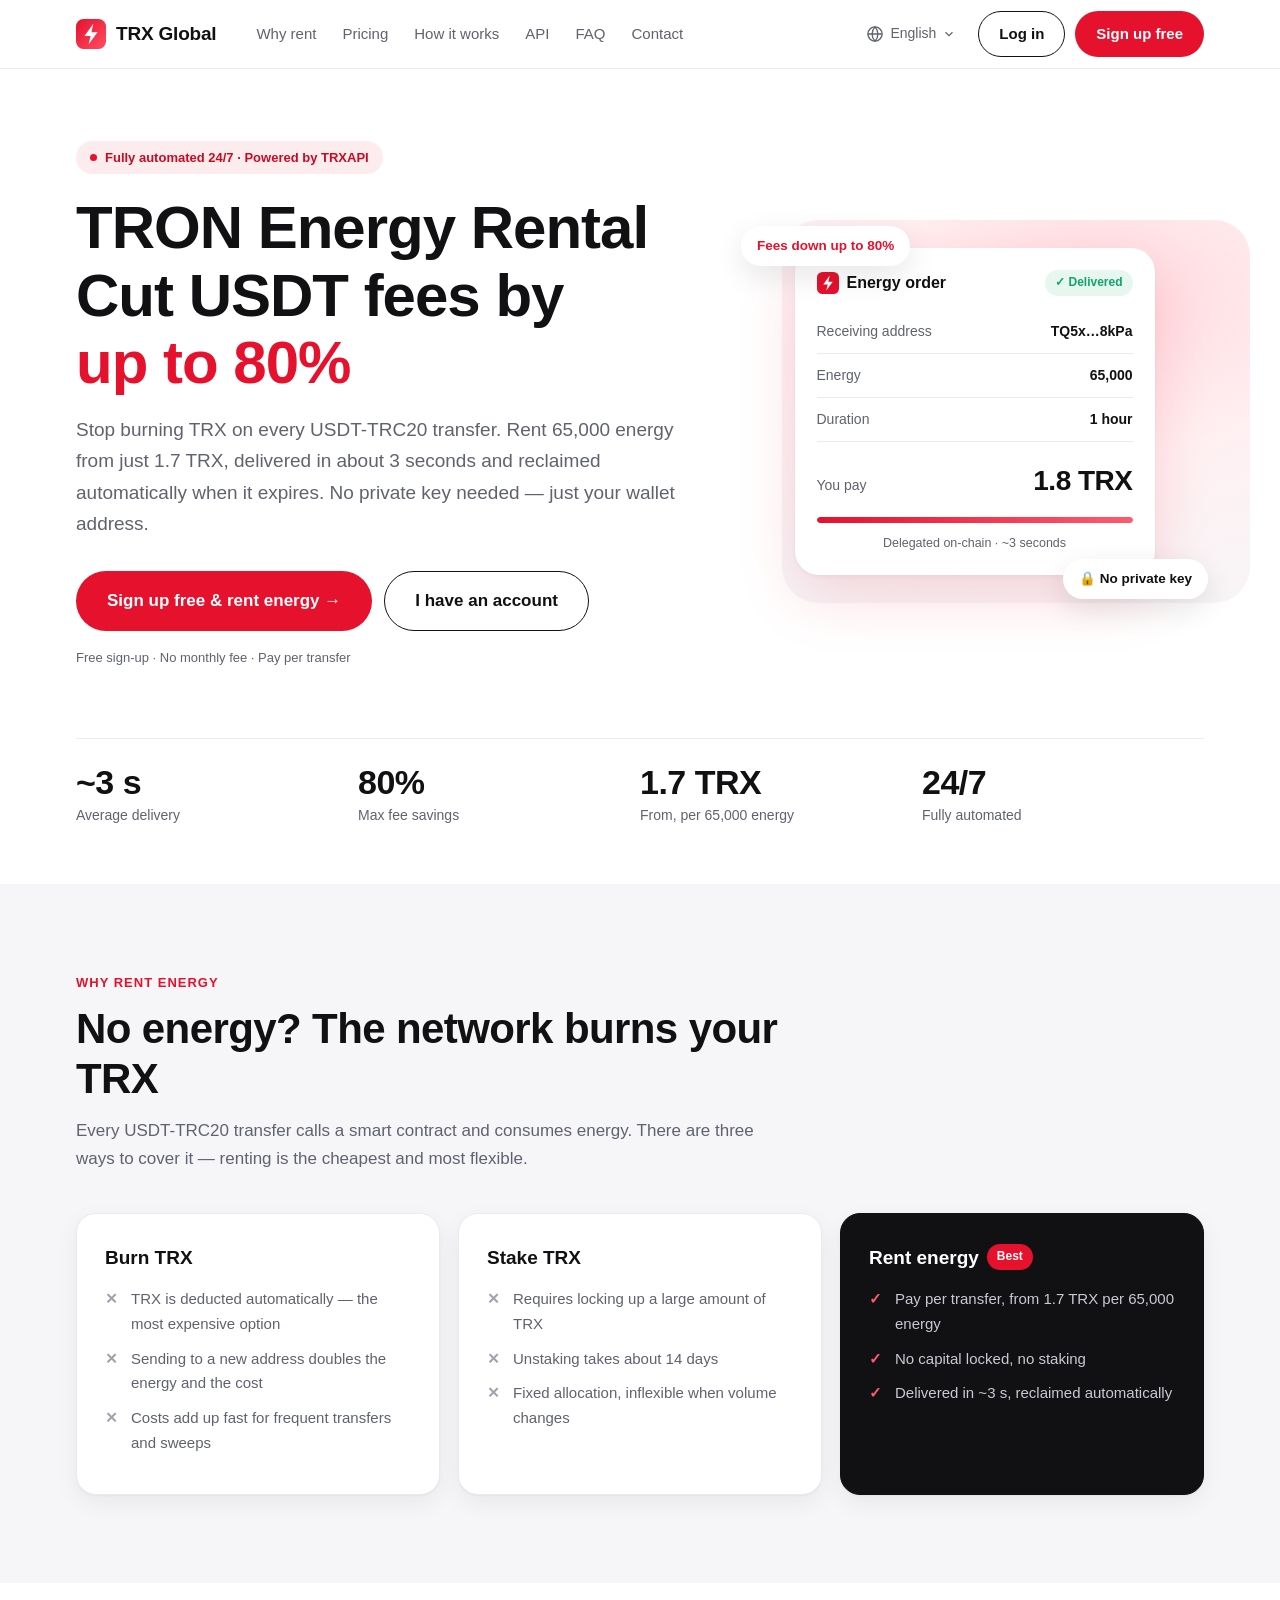
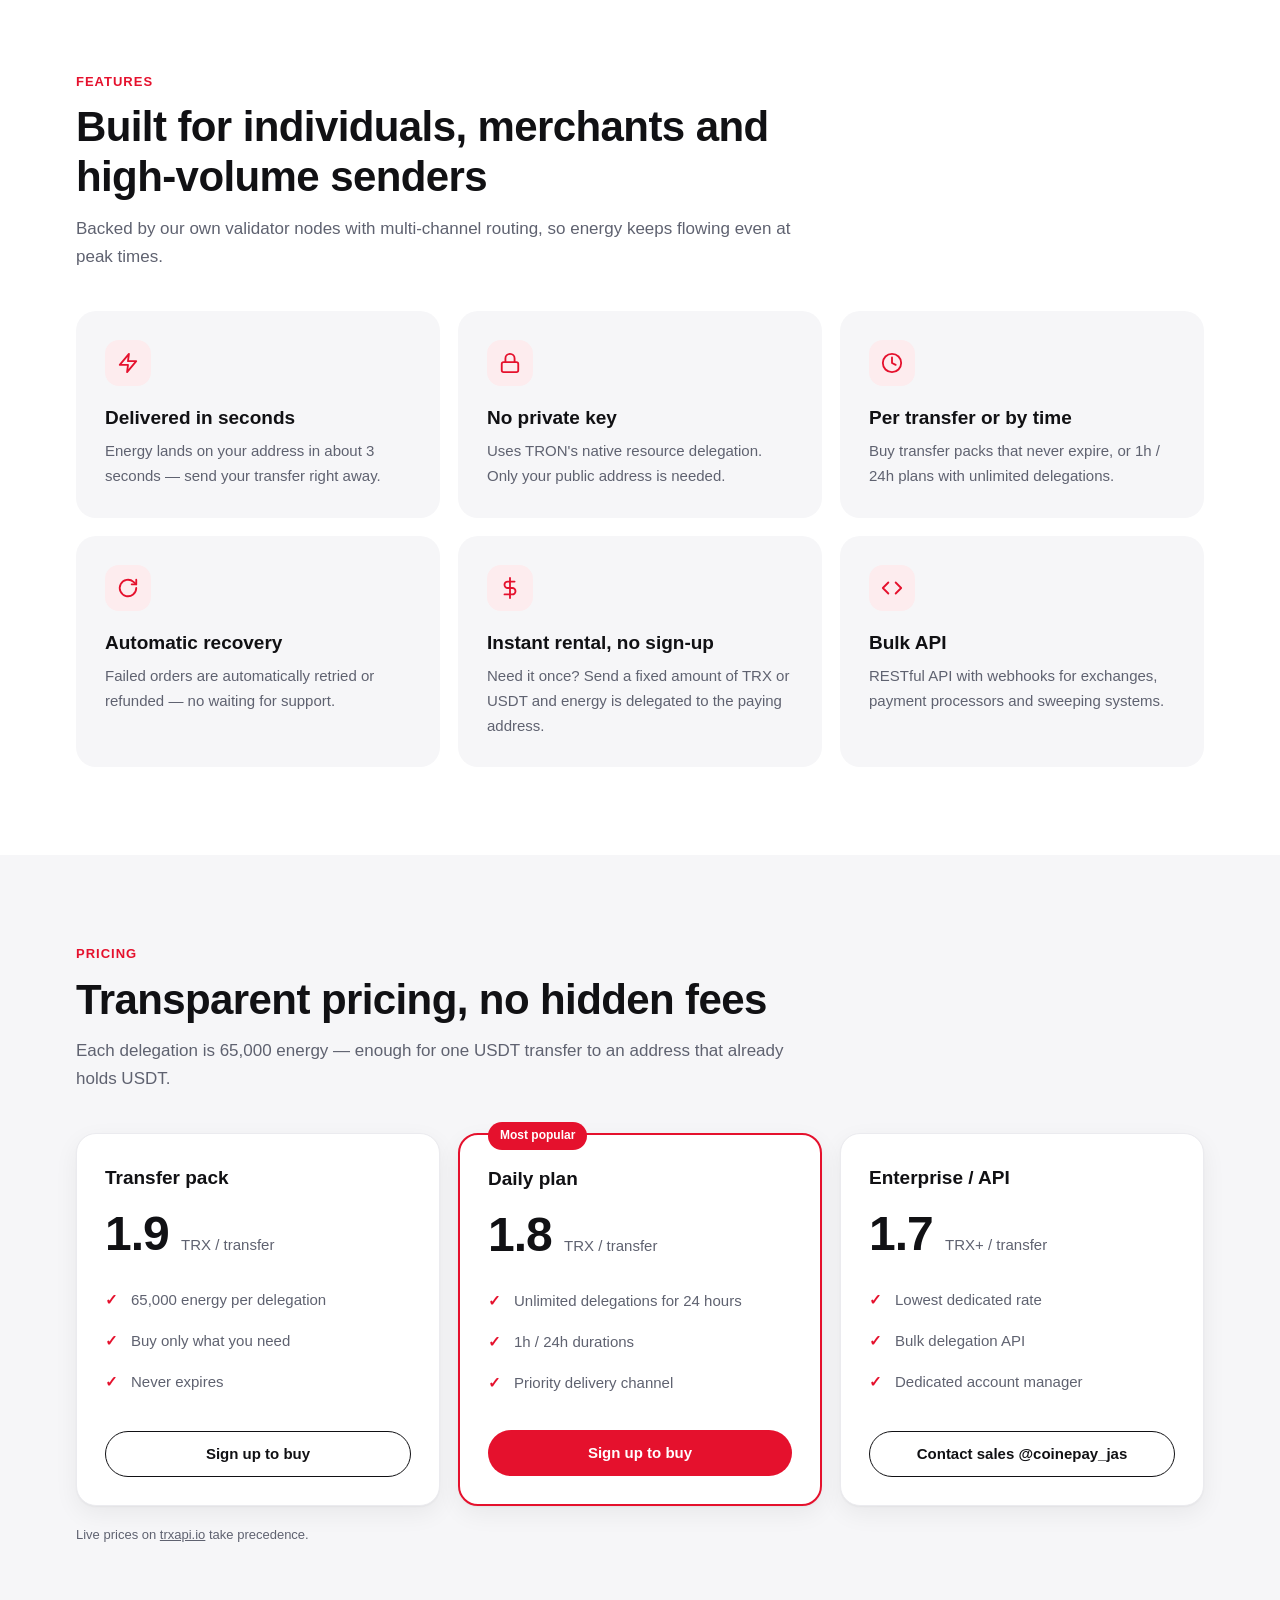
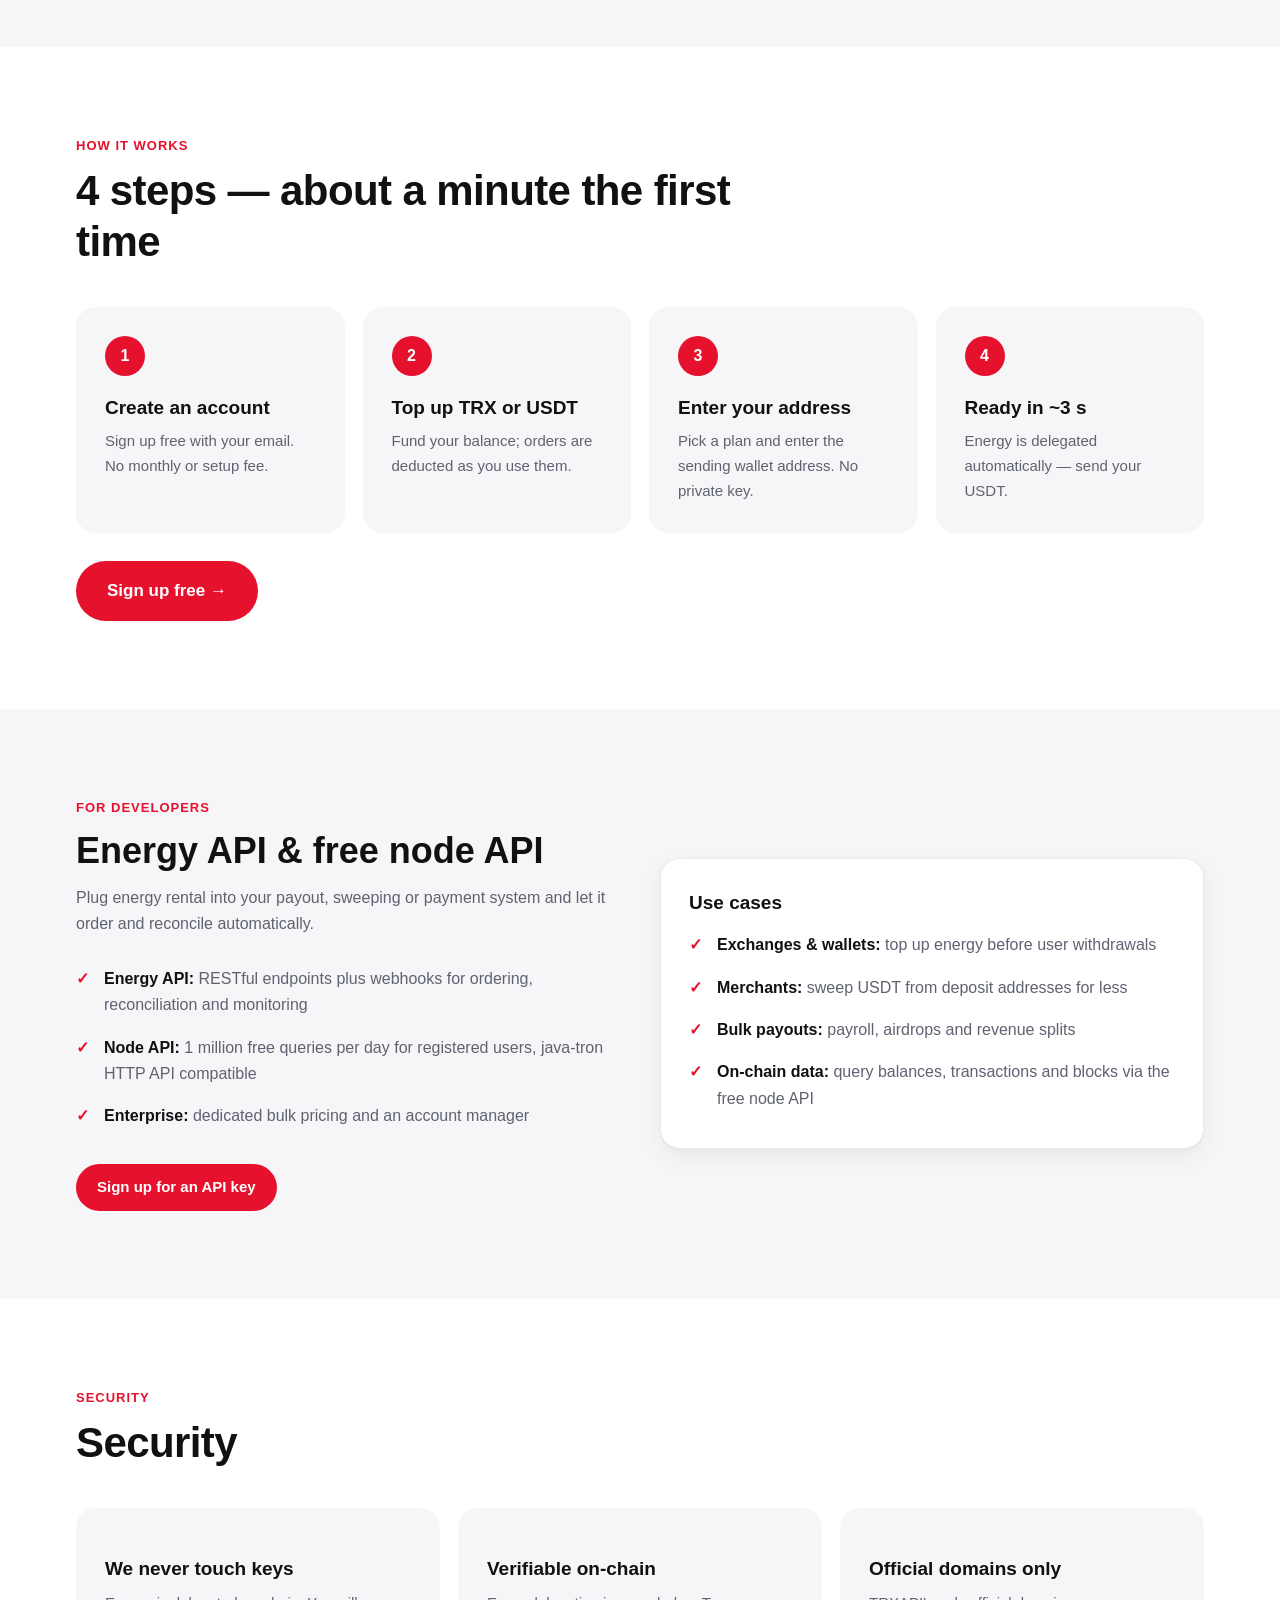
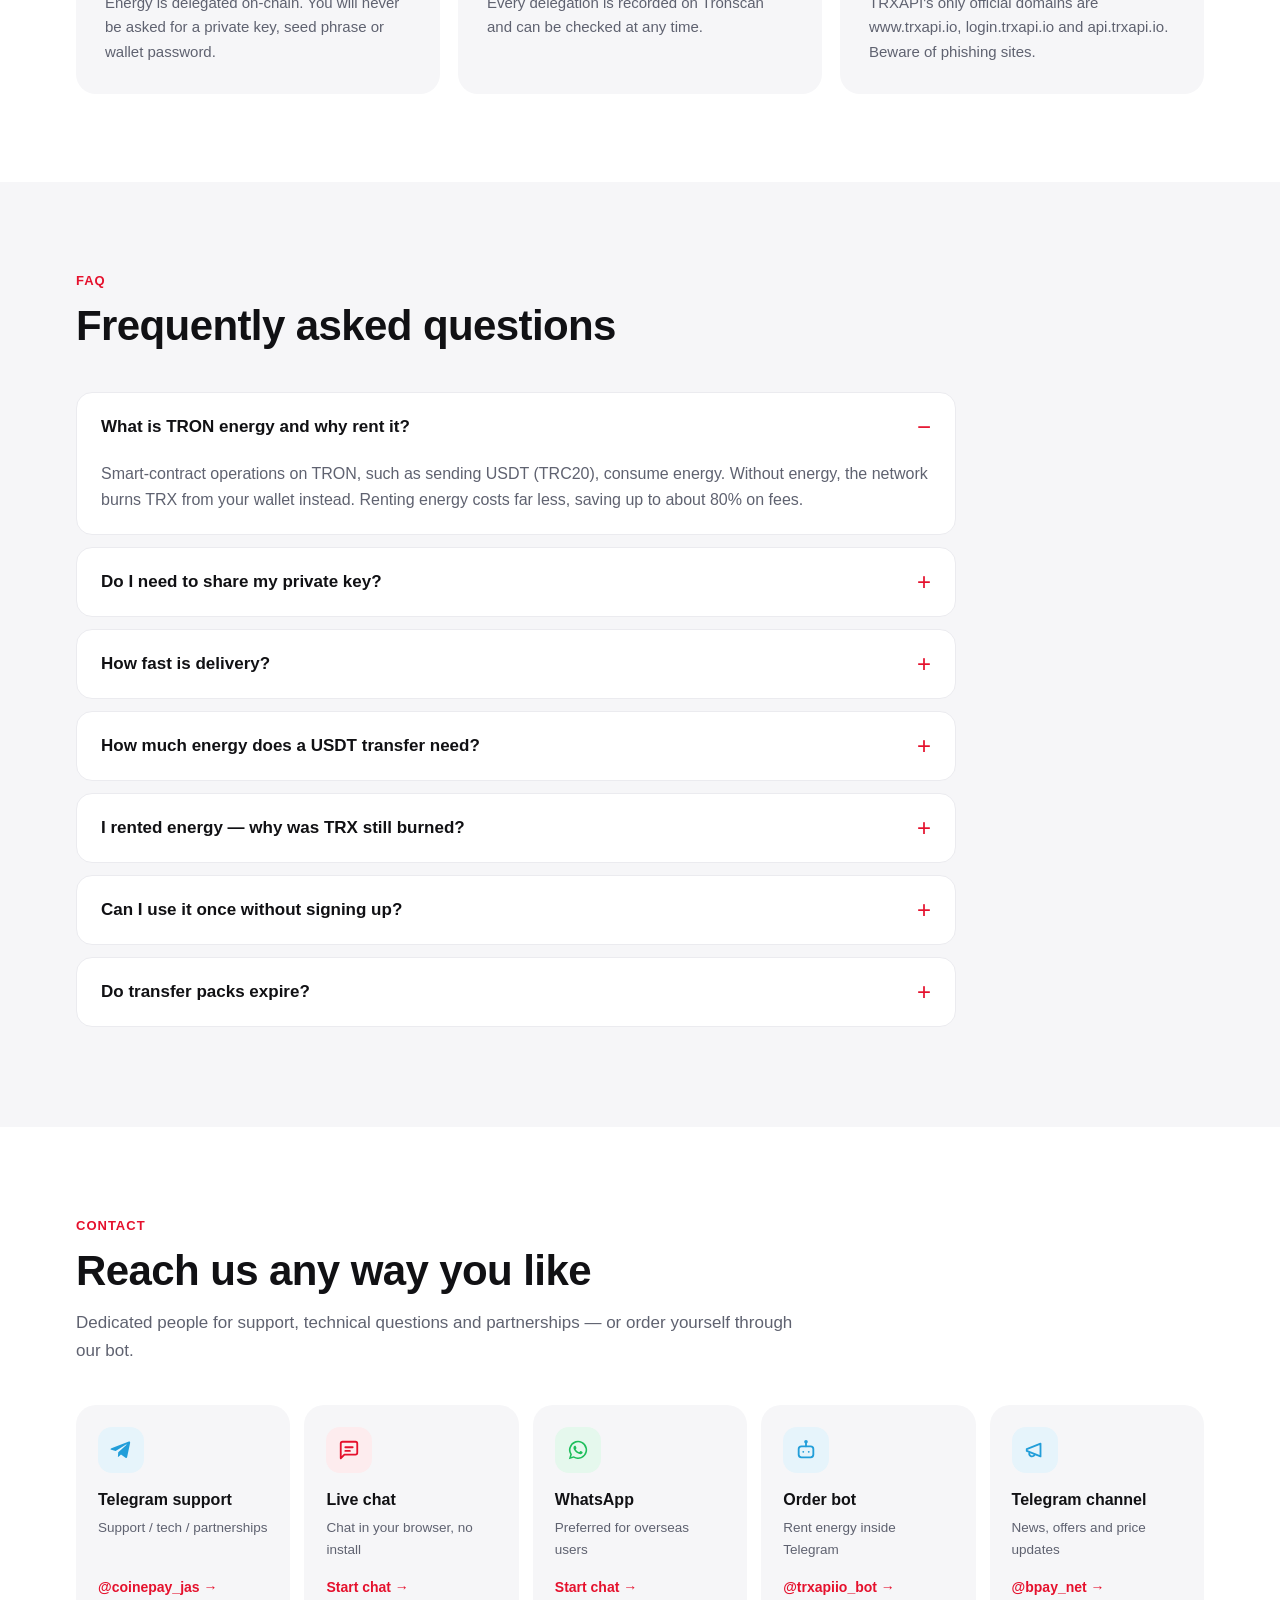
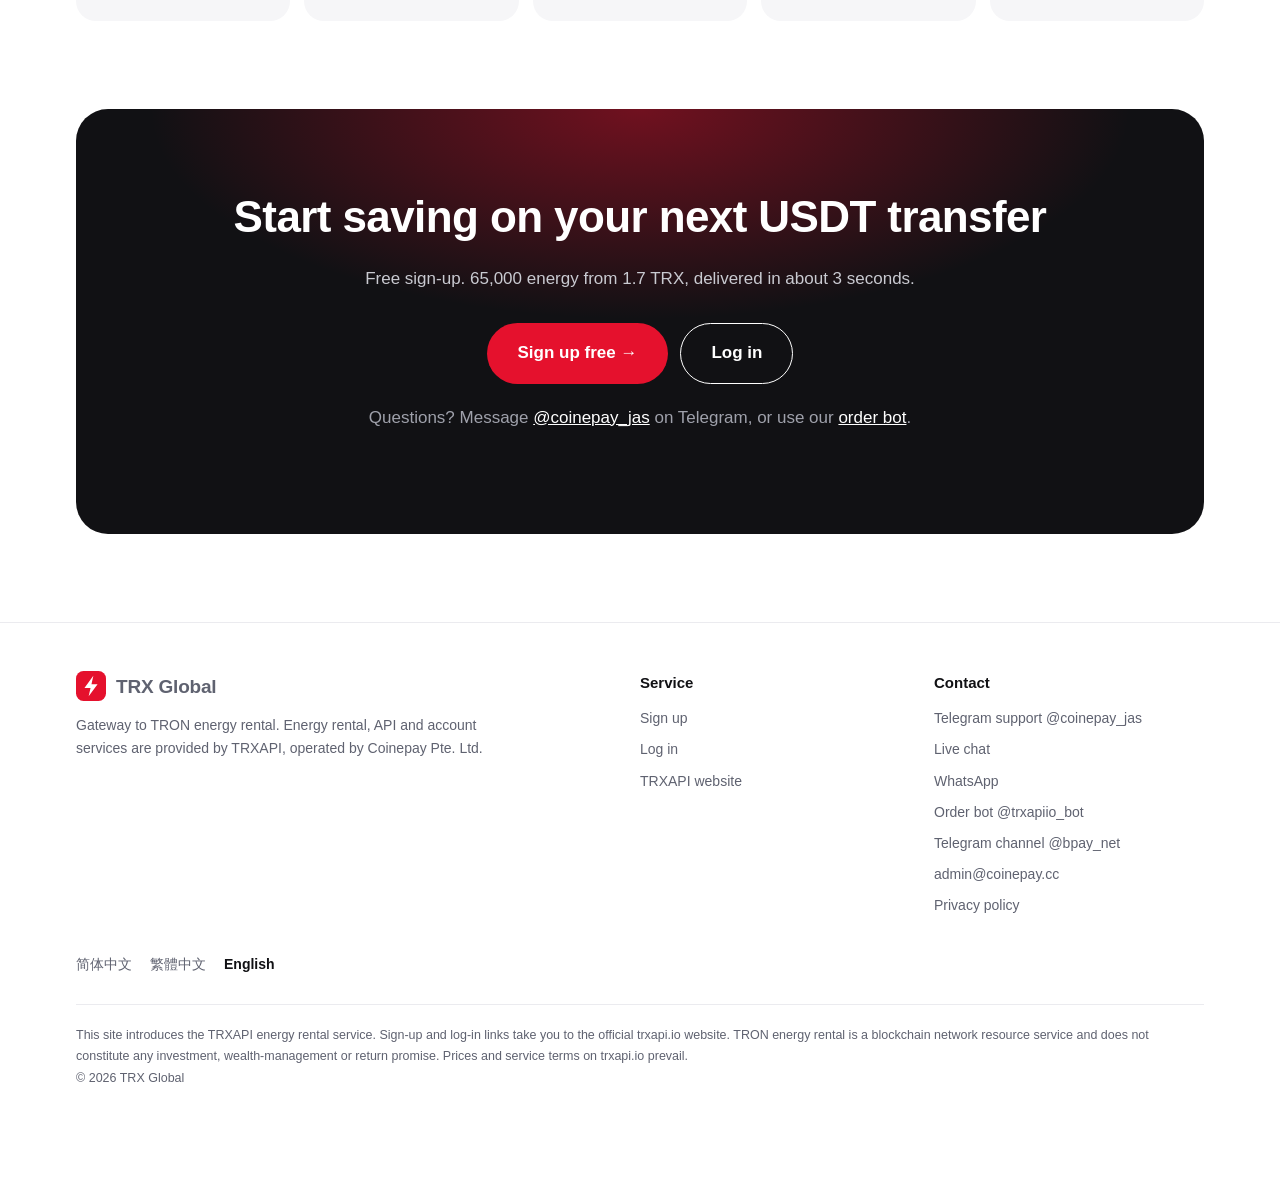
==== commit 1eb20e11: "改为白底红色风格，新增联系我们区块 - 视觉参考 RedotPay：白底、红色品牌色、胶囊按钮、大圆角卡片，首屏右侧加能量订单卡片插图 - 新增联系渠道：Telegram 客服 @coinepay_j" ====
--- a/en/index.html
+++ b/en/index.html
@@ -11,7 +11,7 @@
 <link rel="alternate" hreflang="en" href="https://trxglobal.github.io/en/">
 <link rel="alternate" hreflang="x-default" href="https://trxglobal.github.io/en/">
 <link rel="icon" href="/favicon.svg" type="image/svg+xml">
-<meta name="theme-color" content="#0b0d12">
+<meta name="theme-color" content="#ffffff">
 <meta property="og:type" content="website">
 <meta property="og:title" content="TRON Energy Rental · Cut USDT-TRC20 Fees by up to 80%">
 <meta property="og:description" content="65,000 energy from 1.7 TRX, delivered in ~3 seconds. No private key required.">
@@ -36,7 +36,7 @@
 <header class="nav">
   <div class="wrap">
     <a class="brand" href="/en/" aria-label="TRX Global home">
-      <svg viewBox="0 0 32 32" aria-hidden="true"><defs><linearGradient id="lg" x1="0" y1="0" x2="1" y2="1"><stop offset="0" stop-color="#ff2a3d"/><stop offset="1" stop-color="#ff6a3d"/></linearGradient></defs><rect width="32" height="32" rx="8" fill="url(#lg)"/><path d="M18.5 5 9 18h6.5L13.5 27 23 14h-6.5z" fill="#fff"/></svg>
+      <svg viewBox="0 0 32 32" aria-hidden="true"><defs><linearGradient id="lg" x1="0" y1="0" x2="1" y2="1"><stop offset="0" stop-color="#e5112d"/><stop offset="1" stop-color="#ff4d62"/></linearGradient></defs><rect width="32" height="32" rx="8" fill="url(#lg)"/><path d="M18.5 5 9 18h6.5L13.5 27 23 14h-6.5z" fill="#fff"/></svg>
       TRX Global
     </a>
     <nav class="nav-links" aria-label="Page navigation">
@@ -45,6 +45,7 @@
       <a href="#how">How it works</a>
       <a href="#api">API</a>
       <a href="#faq">FAQ</a>
+      <a href="#contact">Contact</a>
     </nav>
     <div class="nav-cta">
       <details class="lsw"><summary aria-label="Change language"><svg class="g" viewBox="0 0 24 24" fill="none" stroke="currentColor" stroke-width="1.8" aria-hidden="true"><circle cx="12" cy="12" r="9.5"/><path d="M2.5 12h19M12 2.5c2.6 2.8 3.9 6 3.9 9.5s-1.3 6.7-3.9 9.5c-2.6-2.8-3.9-6-3.9-9.5s1.3-6.7 3.9-9.5z"/></svg><span class="lbl">English</span><svg class="c" viewBox="0 0 24 24" fill="none" stroke="currentColor" stroke-width="2" aria-hidden="true"><path d="m6 9 6 6 6-6"/></svg></summary><ul><li><a href="/" hreflang="zh-CN" lang="zh-CN">简体中文</a></li><li><a href="/zh-hant/" hreflang="zh-Hant" lang="zh-Hant">繁體中文</a></li><li><a href="/en/" hreflang="en" lang="en" aria-current="page">English</a></li></ul></details>
@@ -57,15 +58,31 @@
 <main>
   <section class="hero">
     <div class="wrap">
-      <span class="badge"><i></i>Fully automated 24/7 · Powered by TRXAPI</span>
-      <h1>TRON Energy Rental<br>Cut USDT fees by <em>up to 80%</em></h1>
-      <p class="lead">Stop burning TRX on every USDT-TRC20 transfer. Rent 65,000 energy from just 1.7 TRX, delivered in about 3 seconds and reclaimed automatically when it expires. No private key needed — just your wallet address.</p>
-      <div class="hero-cta">
-        <a class="btn btn-primary btn-lg" href="https://login.trxapi.io/register" data-out="register">Sign up free &amp; rent energy →</a>
-        <a class="btn btn-ghost btn-lg" href="https://login.trxapi.io/login" data-out="login">I have an account</a>
-      </div>
-      <p class="hero-note">Free sign-up · No monthly fee · Pay per transfer</p>
-
+      <div class="hero-grid">
+        <div>
+        <span class="badge"><i></i>Fully automated 24/7 · Powered by TRXAPI</span>
+        <h1>TRON Energy Rental<br>Cut USDT fees by <em>up to 80%</em></h1>
+        <p class="lead">Stop burning TRX on every USDT-TRC20 transfer. Rent 65,000 energy from just 1.7 TRX, delivered in about 3 seconds and reclaimed automatically when it expires. No private key needed — just your wallet address.</p>
+        <div class="hero-cta">
+          <a class="btn btn-primary btn-lg" href="https://login.trxapi.io/register" data-out="register">Sign up free &amp; rent energy →</a>
+          <a class="btn btn-ghost btn-lg" href="https://login.trxapi.io/login" data-out="login">I have an account</a>
+        </div>
+        <p class="hero-note">Free sign-up · No monthly fee · Pay per transfer</p>
+        </div>
+      <div class="hero-art" aria-hidden="true">
+        <div class="mock">
+          <div class="mock-top"><svg viewBox="0 0 32 32"><rect width="32" height="32" rx="8" fill="#e5112d"/><path d="M18.5 5 9 18h6.5L13.5 27 23 14h-6.5z" fill="#fff"/></svg>Energy order<span class="ok">✓ Delivered</span></div>
+          <div class="mock-row"><span>Receiving address</span><b>TQ5x…8kPa</b></div>
+          <div class="mock-row"><span>Energy</span><b>65,000</b></div>
+          <div class="mock-row"><span>Duration</span><b>1 hour</b></div>
+          <div class="mock-price"><span>You pay</span><b>1.8 TRX</b></div>
+          <div class="mock-bar"><i></i></div>
+          <div class="mock-foot">Delegated on-chain · ~3 seconds</div>
+        </div>
+        <div class="chip chip-a">Fees down up to 80%</div>
+        <div class="chip chip-b">🔒 No private key</div>
+      </div>
+      </div>
       <div class="stats">
         <div class="stat"><b>~3 s</b><span>Average delivery</span></div>
         <div class="stat"><b>80%</b><span>Max fee savings</span></div>
@@ -190,7 +207,7 @@
             <li>Bulk delegation API</li>
             <li>Dedicated account manager</li>
           </ul>
-          <a class="btn btn-ghost" href="https://login.trxapi.io/register" data-out="register">Sign up &amp; contact sales</a>
+          <a class="btn btn-ghost" href="https://t.me/coinepay_jas" rel="noopener" target="_blank">Contact sales @coinepay_jas</a>
         </div>
       </div>
       <p class="fine">Live prices on <a href="https://www.trxapi.io/" data-out="home">trxapi.io</a> take precedence.</p>
@@ -314,7 +331,49 @@
     </div>
   </section>
 
-  <section class="final">
+  <section id="contact">
+    <div class="wrap">
+      <div class="sec-head">
+        <div class="kicker">Contact</div>
+        <h2>Reach us any way you like</h2>
+        <p>Dedicated people for support, technical questions and partnerships — or order yourself through our bot.</p>
+      </div>
+      <div class="contacts">
+        <a class="contact tg" href="https://t.me/coinepay_jas" rel="noopener" target="_blank" data-contact="tg">
+          <span class="ico"><svg viewBox="0 0 24 24" fill="currentColor"><path d="M21.94 4.3 18.7 19.6c-.24 1.08-.88 1.35-1.78.84l-4.93-3.63-2.38 2.29c-.26.26-.49.49-1 .49l.36-5.02 9.13-8.25c.4-.35-.09-.55-.61-.2L6.2 13.2l-4.86-1.52c-1.06-.33-1.08-1.06.22-1.57L20.55 2.8c.88-.32 1.65.2 1.39 1.5z"/></svg></span>
+          <b>Telegram support</b>
+          <span>Support / tech / partnerships</span>
+          <em>@coinepay_jas →</em>
+        </a>
+        <a class="contact chat" href="https://chat.ssrchat.com/service/grpect" rel="noopener" target="_blank" data-contact="chat">
+          <span class="ico"><svg viewBox="0 0 24 24" fill="none" stroke="currentColor" stroke-width="2" stroke-linecap="round" stroke-linejoin="round"><path d="M21 15a2 2 0 0 1-2 2H7l-4 4V5a2 2 0 0 1 2-2h14a2 2 0 0 1 2 2z"/><path d="M8 9h8M8 13h5"/></svg></span>
+          <b>Live chat</b>
+          <span>Chat in your browser, no install</span>
+          <em>Start chat →</em>
+        </a>
+        <a class="contact wa" href="https://wa.me/message/2I3GXEELDVMHP1" rel="noopener" target="_blank" data-contact="wa">
+          <span class="ico"><svg viewBox="0 0 24 24" fill="currentColor"><path d="M12.04 2a9.9 9.9 0 0 0-8.5 14.98L2 22l5.16-1.5A9.9 9.9 0 1 0 12.04 2zm0 18.1a8.2 8.2 0 0 1-4.18-1.14l-.3-.18-3.06.89.9-2.98-.2-.31a8.2 8.2 0 1 1 6.84 3.72zm4.5-6.14c-.25-.12-1.46-.72-1.69-.8-.23-.08-.39-.12-.55.12-.17.25-.64.8-.78.97-.14.16-.29.18-.53.06-.25-.12-1.04-.38-1.98-1.22-.73-.65-1.23-1.46-1.37-1.7-.14-.25-.02-.38.11-.5.11-.11.25-.29.37-.43.12-.15.16-.25.25-.41.08-.17.04-.31-.02-.43-.06-.13-.55-1.33-.76-1.82-.2-.48-.4-.41-.55-.42h-.47a.9.9 0 0 0-.65.3c-.23.25-.86.84-.86 2.04s.88 2.37 1 2.53c.12.17 1.73 2.64 4.2 3.7.58.25 1.04.4 1.4.52.59.19 1.12.16 1.54.1.47-.07 1.46-.6 1.66-1.17.2-.58.2-1.07.15-1.17-.07-.1-.23-.16-.47-.28z"/></svg></span>
+          <b>WhatsApp</b>
+          <span>Preferred for overseas users</span>
+          <em>Start chat →</em>
+        </a>
+        <a class="contact tg" href="https://t.me/trxapiio_bot" rel="noopener" target="_blank" data-contact="bot">
+          <span class="ico"><svg viewBox="0 0 24 24" fill="none" stroke="currentColor" stroke-width="2" stroke-linecap="round" stroke-linejoin="round"><rect x="4" y="8" width="16" height="12" rx="3"/><path d="M12 8V4M9 14h.01M15 14h.01"/><circle cx="12" cy="3" r="1"/></svg></span>
+          <b>Order bot</b>
+          <span>Rent energy inside Telegram</span>
+          <em>@trxapiio_bot →</em>
+        </a>
+        <a class="contact tg" href="https://t.me/bpay_net" rel="noopener" target="_blank" data-contact="ch">
+          <span class="ico"><svg viewBox="0 0 24 24" fill="none" stroke="currentColor" stroke-width="2" stroke-linecap="round" stroke-linejoin="round"><path d="m3 11 15-6v14L3 13z"/><path d="M11.6 16.8a3 3 0 1 1-5.8-1.6"/></svg></span>
+          <b>Telegram channel</b>
+          <span>News, offers and price updates</span>
+          <em>@bpay_net →</em>
+        </a>
+      </div>
+    </div>
+  </section>
+
+  <section class="final" style="padding-top:0">
     <div class="wrap">
       <div class="box">
         <h2>Start saving on your next USDT transfer</h2>
@@ -323,6 +382,7 @@
           <a class="btn btn-primary btn-lg" href="https://login.trxapi.io/register" data-out="register">Sign up free →</a>
           <a class="btn btn-ghost btn-lg" href="https://login.trxapi.io/login" data-out="login">Log in</a>
         </div>
+        <p class="hero-note" style="color:#9fa1ab;margin-top:20px">Questions? Message <a href="https://t.me/coinepay_jas" rel="noopener" target="_blank" style="color:#fff">@coinepay_jas</a> on Telegram, or use our <a href="https://t.me/trxapiio_bot" rel="noopener" target="_blank" style="color:#fff">order bot</a>.</p>
       </div>
     </div>
   </section>
@@ -332,7 +392,7 @@
   <div class="wrap">
     <div class="cols">
       <div>
-        <a class="brand" href="/en/"><svg viewBox="0 0 32 32" aria-hidden="true"><rect width="32" height="32" rx="8" fill="#ff2a3d"/><path d="M18.5 5 9 18h6.5L13.5 27 23 14h-6.5z" fill="#fff"/></svg>TRX Global</a>
+        <a class="brand" href="/en/"><svg viewBox="0 0 32 32" aria-hidden="true"><rect width="32" height="32" rx="8" fill="#e5112d"/><path d="M18.5 5 9 18h6.5L13.5 27 23 14h-6.5z" fill="#fff"/></svg>TRX Global</a>
         <p style="margin:12px 0 0;max-width:420px">Gateway to TRON energy rental. Energy rental, API and account services are provided by TRXAPI, operated by Coinepay Pte. Ltd.</p>
       </div>
       <div>
@@ -344,9 +404,13 @@
         </ul>
       </div>
       <div>
-        <h4>Contact &amp; legal</h4>
+        <h4>Contact</h4>
         <ul>
-          <li><a href="https://t.me/trxapiio_bot" rel="noopener" target="_blank">Telegram support</a></li>
+          <li><a href="https://t.me/coinepay_jas" rel="noopener" target="_blank">Telegram support @coinepay_jas</a></li>
+          <li><a href="https://chat.ssrchat.com/service/grpect" rel="noopener" target="_blank">Live chat</a></li>
+          <li><a href="https://wa.me/message/2I3GXEELDVMHP1" rel="noopener" target="_blank">WhatsApp</a></li>
+          <li><a href="https://t.me/trxapiio_bot" rel="noopener" target="_blank">Order bot @trxapiio_bot</a></li>
+          <li><a href="https://t.me/bpay_net" rel="noopener" target="_blank">Telegram channel @bpay_net</a></li>
           <li><a href="mailto:admin@coinepay.cc">admin@coinepay.cc</a></li>
           <li><a href="/en/privacy.html">Privacy policy</a></li>
         </ul>
--- a/assets/style.css
+++ b/assets/style.css
@@ -1,17 +1,21 @@
-/* TRX Global 落地页样式：无外部依赖，保证广告落地页首屏速度 */
+/* TRX Global 落地页样式：白底 + 红色品牌色，胶囊按钮、大圆角卡片；无外部依赖，保证广告落地页首屏速度 */
 :root {
-  --bg: #0b0d12;
-  --bg-2: #11141b;
-  --card: #151923;
-  --line: #242a37;
-  --text: #e8ebf2;
-  --muted: #9aa3b5;
-  --accent: #ff2a3d;
-  --accent-2: #ff6a3d;
-  --ok: #33d69f;
-  --bad: #ff8a8a;
-  --radius: 14px;
-  --max: 1120px;
+  --bg: #ffffff;
+  --bg-2: #f6f6f8;
+  --card: #ffffff;
+  --line: #ebebef;
+  --text: #111114;
+  --muted: #5f6270;
+  --accent: #e5112d;
+  --accent-d: #c40d25;
+  --accent-soft: #fdecee;
+  --ok: #10a36a;
+  --ok-soft: #e7f7f0;
+  --bad: #d7263d;
+  --dark: #111114;
+  --shadow: 0 1px 2px rgba(17, 17, 20, .04), 0 8px 24px rgba(17, 17, 20, .06);
+  --radius: 20px;
+  --max: 1160px;
 }
 * { box-sizing: border-box; }
 html { scroll-behavior: smooth; -webkit-text-size-adjust: 100%; }
@@ -19,7 +23,8 @@
   margin: 0;
   background: var(--bg);
   color: var(--text);
-  font: 16px/1.65 -apple-system, BlinkMacSystemFont, "Segoe UI", "PingFang SC", "Hiragino Sans GB", "Microsoft YaHei", "Noto Sans SC", Roboto, sans-serif;
+  font: 16px/1.65 -apple-system, BlinkMacSystemFont, "Segoe UI", "PingFang SC", "PingFang TC", "Hiragino Sans GB", "Microsoft YaHei", "Microsoft JhengHei", "Noto Sans SC", Roboto, sans-serif;
+  -webkit-font-smoothing: antialiased;
 }
 a { color: inherit; }
 img, svg { display: block; }
@@ -28,16 +33,16 @@
 /* 顶栏 */
 .nav {
   position: sticky; top: 0; z-index: 10;
-  background: rgba(11, 13, 18, .86);
-  backdrop-filter: saturate(160%) blur(10px);
-  -webkit-backdrop-filter: saturate(160%) blur(10px);
+  background: rgba(255, 255, 255, .9);
+  backdrop-filter: saturate(180%) blur(12px);
+  -webkit-backdrop-filter: saturate(180%) blur(12px);
   border-bottom: 1px solid var(--line);
 }
-.nav .wrap { display: flex; align-items: center; gap: 20px; height: 64px; }
-.brand { display: flex; align-items: center; gap: 10px; font-weight: 700; text-decoration: none; font-size: 18px; white-space: nowrap; }
-.brand svg { width: 28px; height: 28px; }
-.nav-links { display: flex; gap: 22px; margin-left: 12px; }
-.nav-links a { text-decoration: none; color: var(--muted); font-size: 15px; }
+.nav .wrap { display: flex; align-items: center; gap: 20px; height: 68px; }
+.brand { display: flex; align-items: center; gap: 10px; font-weight: 800; text-decoration: none; font-size: 19px; white-space: nowrap; letter-spacing: -.2px; }
+.brand svg { width: 30px; height: 30px; }
+.nav-links { display: flex; gap: 26px; margin-left: 20px; }
+.nav-links a { text-decoration: none; color: var(--muted); font-size: 15px; font-weight: 500; }
 .nav-links a:hover { color: var(--text); }
 .nav-cta { margin-left: auto; display: flex; gap: 10px; align-items: center; }
 
@@ -45,7 +50,7 @@
 .lsw { position: relative; }
 .lsw summary {
   list-style: none; cursor: pointer; display: flex; align-items: center; gap: 6px;
-  padding: 8px 10px; border-radius: 10px; color: var(--muted); font-size: 14px; user-select: none;
+  padding: 8px 12px; border-radius: 999px; color: var(--muted); font-size: 14px; font-weight: 500; user-select: none;
 }
 .lsw summary::-webkit-details-marker { display: none; }
 .lsw summary:hover, .lsw[open] summary { color: var(--text); background: var(--bg-2); }
@@ -53,169 +58,205 @@
 .lsw svg.c { width: 14px; height: 14px; transition: transform .15s ease; }
 .lsw[open] svg.c { transform: rotate(180deg); }
 .lsw ul {
-  position: absolute; right: 0; top: calc(100% + 8px); min-width: 168px; margin: 0; padding: 6px;
-  list-style: none; background: var(--card); border: 1px solid var(--line); border-radius: 12px;
-  box-shadow: 0 16px 40px rgba(0, 0, 0, .45);
+  position: absolute; right: 0; top: calc(100% + 8px); min-width: 176px; margin: 0; padding: 6px;
+  list-style: none; background: #fff; border: 1px solid var(--line); border-radius: 14px;
+  box-shadow: 0 16px 40px rgba(17, 17, 20, .12);
 }
 .lsw li a {
   display: flex; justify-content: space-between; align-items: center; gap: 12px;
-  padding: 9px 12px; border-radius: 8px; text-decoration: none; font-size: 14px; color: var(--muted);
+  padding: 10px 12px; border-radius: 10px; text-decoration: none; font-size: 14px; color: var(--muted);
 }
 .lsw li a:hover { background: var(--bg-2); color: var(--text); }
 .lsw li a[aria-current] { color: var(--text); font-weight: 600; }
 .lsw li a[aria-current]::after { content: "✓"; color: var(--accent); }
-.flangs { display: flex; flex-wrap: wrap; gap: 6px 18px; margin-top: 24px; }
-.flangs a[aria-current] { color: var(--text); font-weight: 600; }
-
-/* 按钮 */
+
+/* 按钮：胶囊形 */
 .btn {
   display: inline-flex; align-items: center; justify-content: center; gap: 8px;
-  padding: 10px 18px; border-radius: 10px; font-weight: 600; font-size: 15px;
-  text-decoration: none; border: 1px solid transparent; cursor: pointer;
-  transition: transform .15s ease, box-shadow .15s ease, background .15s ease;
+  padding: 10px 20px; border-radius: 999px; font-weight: 600; font-size: 15px;
+  text-decoration: none; border: 1.5px solid transparent; cursor: pointer;
+  transition: background .15s ease, border-color .15s ease, transform .15s ease;
   white-space: nowrap;
 }
 .btn:hover { transform: translateY(-1px); }
-.btn-primary { background: linear-gradient(135deg, var(--accent), var(--accent-2)); color: #fff; box-shadow: 0 6px 22px rgba(255, 42, 61, .28); }
-.btn-primary:hover { box-shadow: 0 10px 28px rgba(255, 42, 61, .4); }
-.btn-ghost { border-color: var(--line); color: var(--text); background: transparent; }
-.btn-ghost:hover { border-color: #3a4254; background: var(--bg-2); }
-.btn-lg { padding: 14px 26px; font-size: 17px; border-radius: 12px; }
+.btn-primary { background: var(--accent); color: #fff; }
+.btn-primary:hover { background: var(--accent-d); }
+.btn-ghost { border-color: var(--dark); color: var(--dark); background: transparent; }
+.btn-ghost:hover { background: var(--dark); color: #fff; }
+.btn-lg { padding: 15px 30px; font-size: 17px; }
 
 /* 首屏 */
-.hero { position: relative; overflow: hidden; padding: 84px 0 64px; }
-.hero::before {
-  content: ""; position: absolute; inset: -40% -20% auto auto; width: 720px; height: 720px;
-  background: radial-gradient(closest-side, rgba(255, 42, 61, .22), transparent 70%);
-  pointer-events: none;
-}
+.hero { padding: 72px 0 56px; overflow: hidden; }
+.hero-grid { display: grid; grid-template-columns: 1.15fr .85fr; gap: 48px; align-items: center; }
 .badge {
-  display: inline-flex; align-items: center; gap: 8px; padding: 6px 12px; border-radius: 999px;
-  border: 1px solid var(--line); background: var(--bg-2); color: var(--muted); font-size: 13px;
-}
-.badge i { width: 8px; height: 8px; border-radius: 50%; background: var(--ok); box-shadow: 0 0 0 4px rgba(51, 214, 159, .16); }
-.hero h1 { font-size: clamp(32px, 5.4vw, 56px); line-height: 1.15; margin: 20px 0 16px; letter-spacing: -.5px; max-width: 820px; }
-.hero h1 em { font-style: normal; background: linear-gradient(135deg, var(--accent), var(--accent-2)); -webkit-background-clip: text; background-clip: text; color: transparent; }
-.hero p.lead { color: var(--muted); font-size: clamp(16px, 2vw, 19px); max-width: 680px; margin: 0 0 30px; }
+  display: inline-flex; align-items: center; gap: 8px; padding: 6px 14px; border-radius: 999px;
+  background: var(--accent-soft); color: var(--accent-d); font-size: 13px; font-weight: 600;
+}
+.badge i { width: 7px; height: 7px; border-radius: 50%; background: var(--accent); }
+.hero h1 { font-size: clamp(34px, 5.2vw, 60px); line-height: 1.12; margin: 20px 0 18px; letter-spacing: -1px; font-weight: 800; }
+.hero h1 em { font-style: normal; color: var(--accent); }
+.hero p.lead { color: var(--muted); font-size: clamp(16px, 1.8vw, 19px); max-width: 600px; margin: 0 0 32px; }
 .hero-cta { display: flex; flex-wrap: wrap; gap: 12px; }
-.hero-note { color: var(--muted); font-size: 13px; margin-top: 14px; }
-.stats { display: grid; grid-template-columns: repeat(4, 1fr); gap: 14px; margin-top: 52px; }
-.stat { background: var(--card); border: 1px solid var(--line); border-radius: var(--radius); padding: 18px 20px; }
-.stat b { display: block; font-size: 28px; line-height: 1.2; }
+.hero-note { color: var(--muted); font-size: 13px; margin-top: 16px; }
+
+/* 首屏插图：能量订单卡片 */
+.hero-art { position: relative; padding: 28px 8px; }
+.hero-art::before {
+  content: ""; position: absolute; inset: 0 -10% 0 8%; border-radius: 36px;
+  background: radial-gradient(120% 90% at 70% 20%, #ffd9de 0%, #fff0f2 45%, #f6f6f8 100%);
+}
+.mock {
+  position: relative; max-width: 360px; margin: 0 auto; background: #fff; border-radius: 24px; padding: 22px;
+  box-shadow: 0 2px 4px rgba(17, 17, 20, .04), 0 24px 60px rgba(229, 17, 45, .14);
+}
+.mock-top { display: flex; align-items: center; gap: 8px; font-weight: 700; margin-bottom: 14px; }
+.mock-top .ok { margin-left: auto; font-size: 12px; font-weight: 700; color: var(--ok); background: var(--ok-soft); padding: 3px 10px; border-radius: 999px; }
+.mock-top svg { width: 22px; height: 22px; }
+.mock-row { display: flex; justify-content: space-between; padding: 10px 0; border-bottom: 1px solid var(--line); font-size: 14px; }
+.mock-row span { color: var(--muted); }
+.mock-row b { font-weight: 600; font-variant-numeric: tabular-nums; }
+.mock-price { display: flex; justify-content: space-between; align-items: baseline; padding: 16px 0 12px; }
+.mock-price span { color: var(--muted); font-size: 14px; }
+.mock-price b { font-size: 28px; font-weight: 800; letter-spacing: -.5px; }
+.mock-bar { height: 6px; border-radius: 999px; background: var(--bg-2); overflow: hidden; }
+.mock-bar i { display: block; height: 100%; width: 100%; border-radius: inherit; background: linear-gradient(90deg, var(--accent), #ff5a6e); }
+.mock-foot { margin-top: 10px; font-size: 12.5px; color: var(--muted); text-align: center; }
+.chip {
+  position: absolute; background: #fff; border-radius: 999px; padding: 9px 16px; font-size: 13.5px; font-weight: 700;
+  box-shadow: 0 10px 30px rgba(17, 17, 20, .1); white-space: nowrap;
+}
+.chip-a { top: 6px; left: -4px; color: var(--accent); }
+.chip-b { bottom: 4px; right: -4px; }
+
+.stats { display: grid; grid-template-columns: repeat(4, 1fr); gap: 0; margin-top: 56px; border-top: 1px solid var(--line); }
+.stat { padding: 24px 20px 0 0; }
+.stat b { display: block; font-size: 34px; line-height: 1.15; font-weight: 800; letter-spacing: -.5px; }
 .stat span { color: var(--muted); font-size: 14px; }
 
 /* 通用区块 */
-section { padding: 72px 0; }
-section.alt { background: var(--bg-2); border-top: 1px solid var(--line); border-bottom: 1px solid var(--line); }
-.sec-head { max-width: 720px; margin-bottom: 36px; }
-.sec-head h2 { font-size: clamp(26px, 3.4vw, 36px); line-height: 1.25; margin: 0 0 10px; }
-.sec-head p { color: var(--muted); margin: 0; }
-.kicker { color: var(--accent); font-weight: 600; font-size: 14px; letter-spacing: .5px; text-transform: uppercase; margin-bottom: 8px; }
-
-.grid { display: grid; gap: 16px; }
+section { padding: 88px 0; }
+section.alt { background: var(--bg-2); }
+.sec-head { max-width: 720px; margin-bottom: 40px; }
+.sec-head h2 { font-size: clamp(28px, 3.6vw, 42px); line-height: 1.2; margin: 0 0 12px; font-weight: 800; letter-spacing: -.6px; }
+.sec-head p { color: var(--muted); margin: 0; font-size: 17px; }
+.kicker { color: var(--accent); font-weight: 700; font-size: 13px; letter-spacing: 1px; text-transform: uppercase; margin-bottom: 10px; }
+
+.grid { display: grid; gap: 18px; }
 .g3 { grid-template-columns: repeat(3, 1fr); }
 .g2 { grid-template-columns: repeat(2, 1fr); }
-.card { background: var(--card); border: 1px solid var(--line); border-radius: var(--radius); padding: 24px; }
-.card h3 { margin: 12px 0 6px; font-size: 18px; }
+.card { background: var(--card); border: 1px solid var(--line); border-radius: var(--radius); padding: 28px; box-shadow: var(--shadow); }
+section:not(.alt) .card { box-shadow: none; background: var(--bg-2); border-color: transparent; }
+.card h3 { margin: 16px 0 6px; font-size: 19px; font-weight: 700; }
 .card p { margin: 0; color: var(--muted); font-size: 15px; }
-.ico { width: 42px; height: 42px; border-radius: 10px; display: grid; place-items: center; background: rgba(255, 42, 61, .12); color: var(--accent); }
+.ico { width: 46px; height: 46px; border-radius: 14px; display: grid; place-items: center; background: var(--accent-soft); color: var(--accent); }
 .ico svg { width: 22px; height: 22px; }
 
 /* 对比 */
 .compare .card h3 { margin-top: 0; display: flex; align-items: center; gap: 8px; }
-.compare ul { list-style: none; padding: 0; margin: 12px 0 0; }
-.compare li { position: relative; padding-left: 24px; color: var(--muted); font-size: 15px; margin: 8px 0; }
+.compare ul { list-style: none; padding: 0; margin: 14px 0 0; }
+.compare li { position: relative; padding-left: 26px; color: var(--muted); font-size: 15px; margin: 10px 0; }
 .compare li::before { position: absolute; left: 0; top: 0; font-weight: 700; }
-.compare .bad li::before { content: "✕"; color: var(--bad); }
-.compare .good { border-color: rgba(255, 42, 61, .55); box-shadow: 0 0 0 1px rgba(255, 42, 61, .2) inset; }
-.compare .good li::before { content: "✓"; color: var(--ok); }
-.tag { display: inline-block; font-size: 12px; font-weight: 600; padding: 2px 8px; border-radius: 6px; background: rgba(255, 42, 61, .15); color: var(--accent); }
+.compare .bad li::before { content: "✕"; color: #a0a3ad; }
+.compare .good { background: var(--dark); color: #fff; border-color: var(--dark); }
+.compare .good li { color: #c9cad1; }
+.compare .good li::before { content: "✓"; color: #ff5a6e; }
+.tag { display: inline-block; font-size: 12px; font-weight: 700; padding: 3px 10px; border-radius: 999px; background: var(--accent); color: #fff; }
 
 /* 价格 */
 .price { display: flex; flex-direction: column; }
-.price.hot { border-color: var(--accent); position: relative; }
-.price .ribbon { position: absolute; top: -12px; right: 20px; background: linear-gradient(135deg, var(--accent), var(--accent-2)); color: #fff; font-size: 12px; font-weight: 700; padding: 4px 10px; border-radius: 999px; }
+.price.hot { border: 2px solid var(--accent); position: relative; }
+.price .ribbon { position: absolute; top: -13px; left: 28px; background: var(--accent); color: #fff; font-size: 12px; font-weight: 700; padding: 4px 12px; border-radius: 999px; }
 .price h3 { margin: 0; }
-.price .amt { font-size: 40px; font-weight: 800; margin: 14px 0 2px; line-height: 1.1; }
-.price .amt small { font-size: 15px; color: var(--muted); font-weight: 500; }
-.price ul { list-style: none; padding: 0; margin: 18px 0 24px; flex: 1; }
-.price li { padding: 7px 0 7px 24px; position: relative; color: var(--muted); font-size: 15px; border-bottom: 1px dashed var(--line); }
-.price li::before { content: "✓"; position: absolute; left: 0; color: var(--ok); font-weight: 700; }
+.price .amt { font-size: 48px; font-weight: 800; margin: 14px 0 2px; line-height: 1.1; letter-spacing: -1px; }
+.price .amt small { font-size: 15px; color: var(--muted); font-weight: 500; letter-spacing: 0; }
+.price ul { list-style: none; padding: 0; margin: 18px 0 26px; flex: 1; }
+.price li { padding: 8px 0 8px 26px; position: relative; color: var(--muted); font-size: 15px; }
+.price li::before { content: "✓"; position: absolute; left: 0; color: var(--accent); font-weight: 700; }
 .price .btn { width: 100%; }
-.fine { color: var(--muted); font-size: 13px; margin-top: 16px; }
+.fine { color: var(--muted); font-size: 13px; margin-top: 18px; }
 
 /* 步骤 */
 .steps { counter-reset: s; grid-template-columns: repeat(4, 1fr); }
-.step { position: relative; }
 .step::before {
   counter-increment: s; content: counter(s);
-  display: grid; place-items: center; width: 36px; height: 36px; border-radius: 50%;
-  background: linear-gradient(135deg, var(--accent), var(--accent-2)); color: #fff; font-weight: 800;
-}
-.step h3 { margin-top: 14px; }
+  display: grid; place-items: center; width: 40px; height: 40px; border-radius: 50%;
+  background: var(--accent); color: #fff; font-weight: 800;
+}
 
 /* 开发者 */
-.checks { list-style: none; padding: 0; margin: 0 0 24px; }
+.checks { list-style: none; padding: 0; margin: 0 0 26px; }
 .checks li { padding: 8px 0 8px 28px; position: relative; color: var(--muted); }
-.checks li::before { content: "✓"; position: absolute; left: 0; color: var(--ok); font-weight: 700; }
+.checks li::before { content: "✓"; position: absolute; left: 0; color: var(--accent); font-weight: 700; }
 .checks b { color: var(--text); }
 
 /* FAQ */
-.faq { max-width: 860px; }
-.faq details { background: var(--card); border: 1px solid var(--line); border-radius: 12px; margin-bottom: 10px; }
-.faq summary { cursor: pointer; list-style: none; padding: 18px 48px 18px 20px; font-weight: 600; position: relative; }
+.faq { max-width: 880px; }
+.faq details { background: #fff; border: 1px solid var(--line); border-radius: 16px; margin-bottom: 12px; }
+.faq summary { cursor: pointer; list-style: none; padding: 20px 56px 20px 24px; font-weight: 600; font-size: 17px; position: relative; }
 .faq summary::-webkit-details-marker { display: none; }
-.faq summary::after { content: "+"; position: absolute; right: 20px; top: 50%; transform: translateY(-50%); color: var(--muted); font-size: 22px; font-weight: 400; }
+.faq summary::after { content: "+"; position: absolute; right: 24px; top: 50%; transform: translateY(-50%); color: var(--accent); font-size: 24px; font-weight: 400; }
 .faq details[open] summary::after { content: "−"; }
-.faq details p { margin: 0; padding: 0 20px 18px; color: var(--muted); }
-
-/* 底部 CTA */
+.faq details p { margin: 0; padding: 0 24px 20px; color: var(--muted); }
+
+/* 底部 CTA：深色块收尾 */
 .final { text-align: center; }
 .final .box {
-  border: 1px solid var(--line); border-radius: 20px; padding: 56px 24px;
-  background: radial-gradient(600px 240px at 50% 0%, rgba(255, 42, 61, .18), transparent 70%), var(--card);
-}
-.final h2 { font-size: clamp(26px, 3.6vw, 38px); margin: 0 0 12px; }
-.final p { color: var(--muted); margin: 0 0 28px; }
+  border-radius: 32px; padding: 72px 24px; color: #fff;
+  background: radial-gradient(700px 300px at 50% 0%, rgba(229, 17, 45, .45), transparent 70%), var(--dark);
+}
+.final h2 { font-size: clamp(28px, 4vw, 44px); margin: 0 0 12px; font-weight: 800; letter-spacing: -.6px; }
+.final p { color: #c9cad1; margin: 0 0 30px; font-size: 17px; }
 .final .hero-cta { justify-content: center; }
+.final .btn-ghost { border-color: #fff; color: #fff; }
+.final .btn-ghost:hover { background: #fff; color: var(--dark); }
 
 /* 页脚 */
-footer { border-top: 1px solid var(--line); padding: 40px 0 96px; color: var(--muted); font-size: 14px; }
+footer { border-top: 1px solid var(--line); padding: 48px 0 96px; color: var(--muted); font-size: 14px; }
 footer .cols { display: grid; grid-template-columns: 2fr 1fr 1fr; gap: 24px; }
-footer h4 { color: var(--text); margin: 0 0 10px; font-size: 15px; }
+footer h4 { color: var(--text); margin: 0 0 12px; font-size: 15px; }
 footer ul { list-style: none; padding: 0; margin: 0; }
-footer li { margin: 6px 0; }
+footer li { margin: 8px 0; }
 footer a { text-decoration: none; }
 footer a:hover { color: var(--text); }
 footer .legal { margin-top: 28px; padding-top: 20px; border-top: 1px solid var(--line); font-size: 12.5px; line-height: 1.7; }
+.flangs { display: flex; flex-wrap: wrap; gap: 6px 18px; margin-top: 28px; }
+.flangs a[aria-current] { color: var(--text); font-weight: 600; }
 
 /* 移动端底部常驻按钮 */
 .mbar { display: none; }
 
 /* 文档页（隐私政策） */
 .doc { max-width: 820px; padding: 56px 16px 40px; }
-.doc h1 { font-size: 32px; margin: 0 0 8px; }
+.doc h1 { font-size: 36px; margin: 0 0 8px; font-weight: 800; letter-spacing: -.5px; }
 .doc h2 { font-size: 20px; margin: 32px 0 8px; }
 .doc p, .doc li { color: var(--muted); }
+.doc a { color: var(--accent); }
 
 @media (max-width: 960px) {
+  .hero-grid { grid-template-columns: 1fr; gap: 32px; }
+  .hero-art { max-width: 460px; }
   .g3, .steps { grid-template-columns: 1fr 1fr; }
   .stats { grid-template-columns: 1fr 1fr; }
   .nav-links { display: none; }
 }
 @media (max-width: 640px) {
   .g3, .g2, .steps { grid-template-columns: 1fr; }
-  .hero { padding: 56px 0 40px; }
-  section { padding: 56px 0; }
+  .hero { padding: 40px 0 32px; }
+  section { padding: 60px 0; }
   .nav .btn-ghost { display: none; }
   .nav-cta { gap: 4px; }
   .lsw .lbl { display: none; }
   .hero-cta .btn { flex: 1 1 100%; }
+  .hero-art::before { inset: 0 -16px; border-radius: 24px; }
+  .chip-a { left: 4px; }
+  .chip-b { right: 4px; }
+  .stats { margin-top: 36px; }
+  .final .box { border-radius: 24px; padding: 52px 20px; }
   footer .cols { grid-template-columns: 1fr; }
   .mbar {
     display: flex; gap: 10px; position: fixed; left: 0; right: 0; bottom: 0; z-index: 20;
     padding: 10px 16px calc(10px + env(safe-area-inset-bottom));
-    background: rgba(11, 13, 18, .94); border-top: 1px solid var(--line);
+    background: rgba(255, 255, 255, .96); border-top: 1px solid var(--line);
   }
   .mbar .btn { flex: 1; }
 }
@@ -223,3 +264,20 @@
   html { scroll-behavior: auto; }
   .btn { transition: none; }
 }
+
+/* 联系方式 */
+.contacts { display: grid; grid-template-columns: repeat(5, 1fr); gap: 14px; }
+.contact {
+  display: flex; flex-direction: column; gap: 4px; padding: 22px; border-radius: var(--radius);
+  background: var(--bg-2); text-decoration: none; transition: background .15s ease, transform .15s ease, box-shadow .15s ease;
+}
+.contact:hover { background: #fff; box-shadow: var(--shadow); transform: translateY(-2px); }
+.contact .ico { margin-bottom: 10px; }
+.contact.tg .ico { background: #e6f4fb; color: #229ed9; }
+.contact.wa .ico { background: #e5f8ed; color: #1ebe5b; }
+.contact b { font-size: 16px; }
+.contact span:not(.ico) { color: var(--muted); font-size: 13.5px; flex: 1; }
+.contact em { font-style: normal; font-weight: 600; font-size: 14px; color: var(--accent); margin-top: 10px; word-break: break-all; }
+.hero h1 em { white-space: nowrap; }
+@media (max-width: 1100px) { .contacts { grid-template-columns: repeat(3, 1fr); } }
+@media (max-width: 640px) { .contacts { grid-template-columns: 1fr 1fr; } }
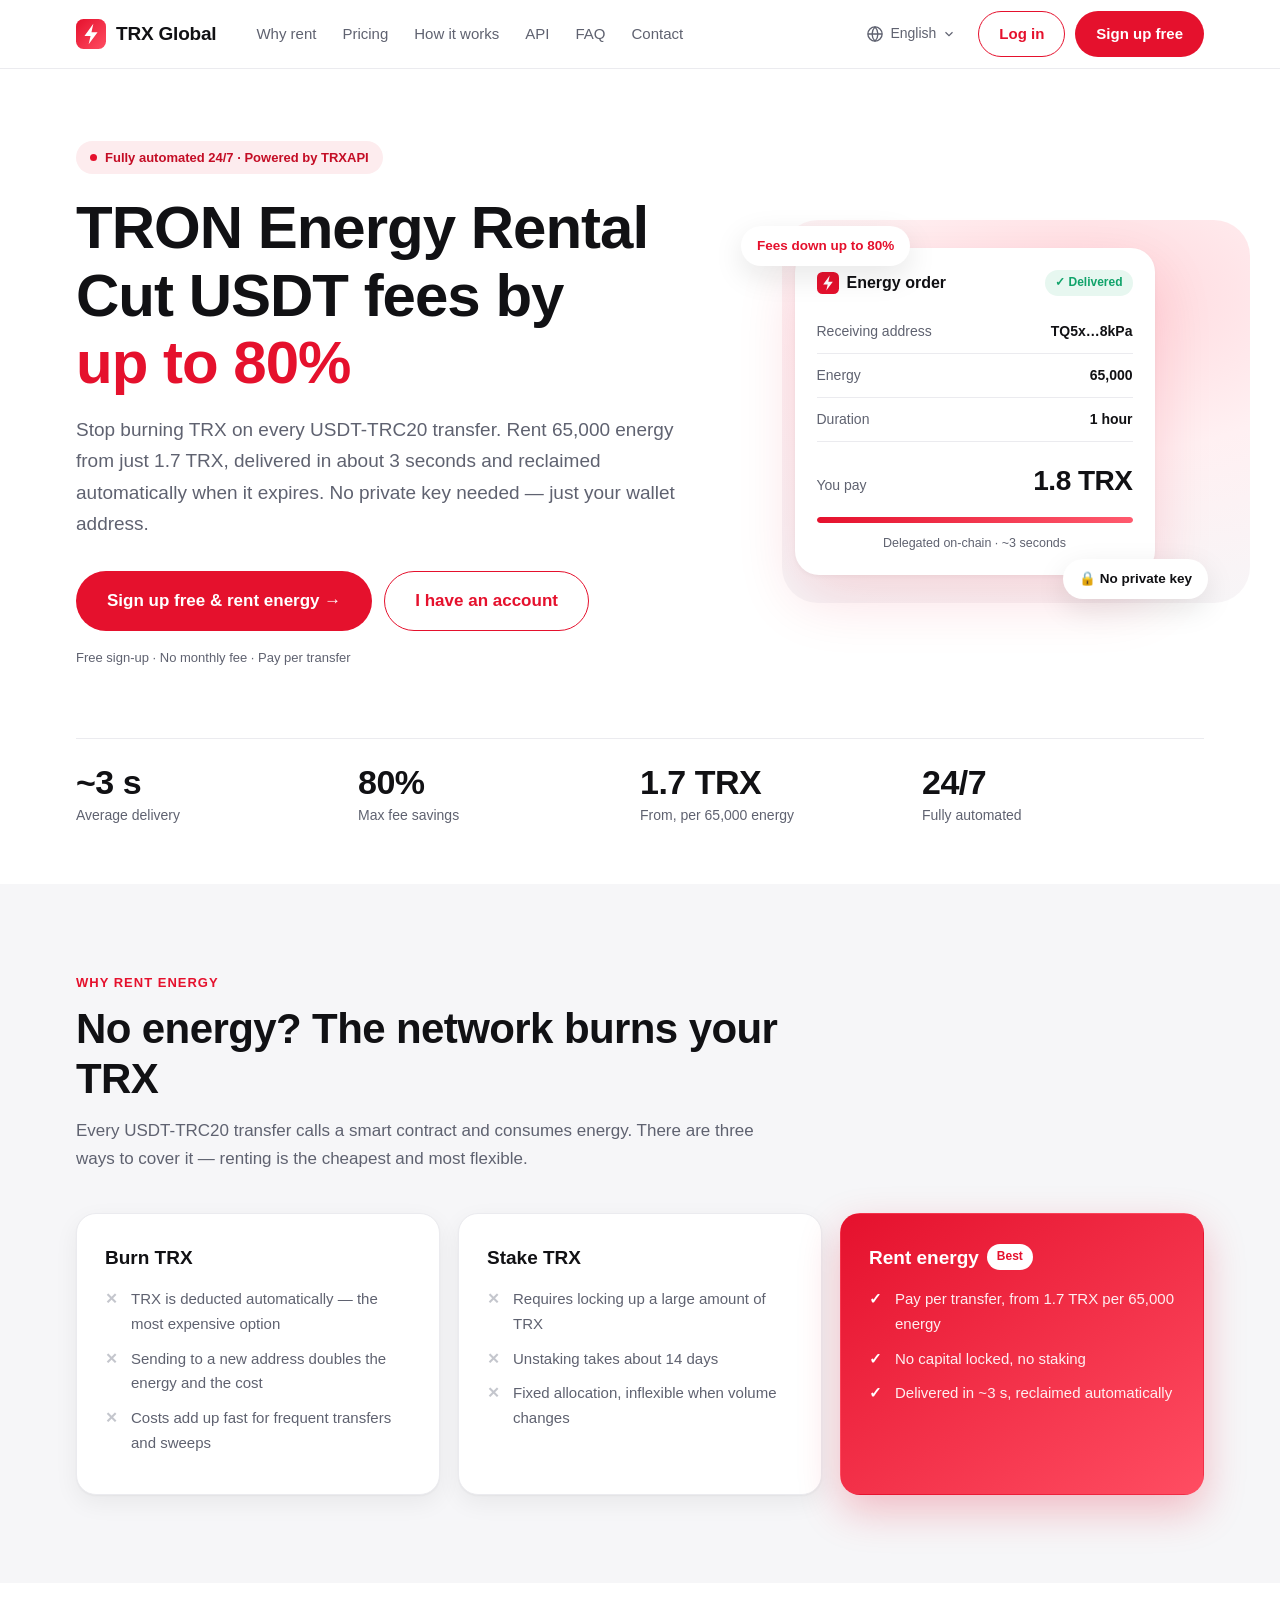
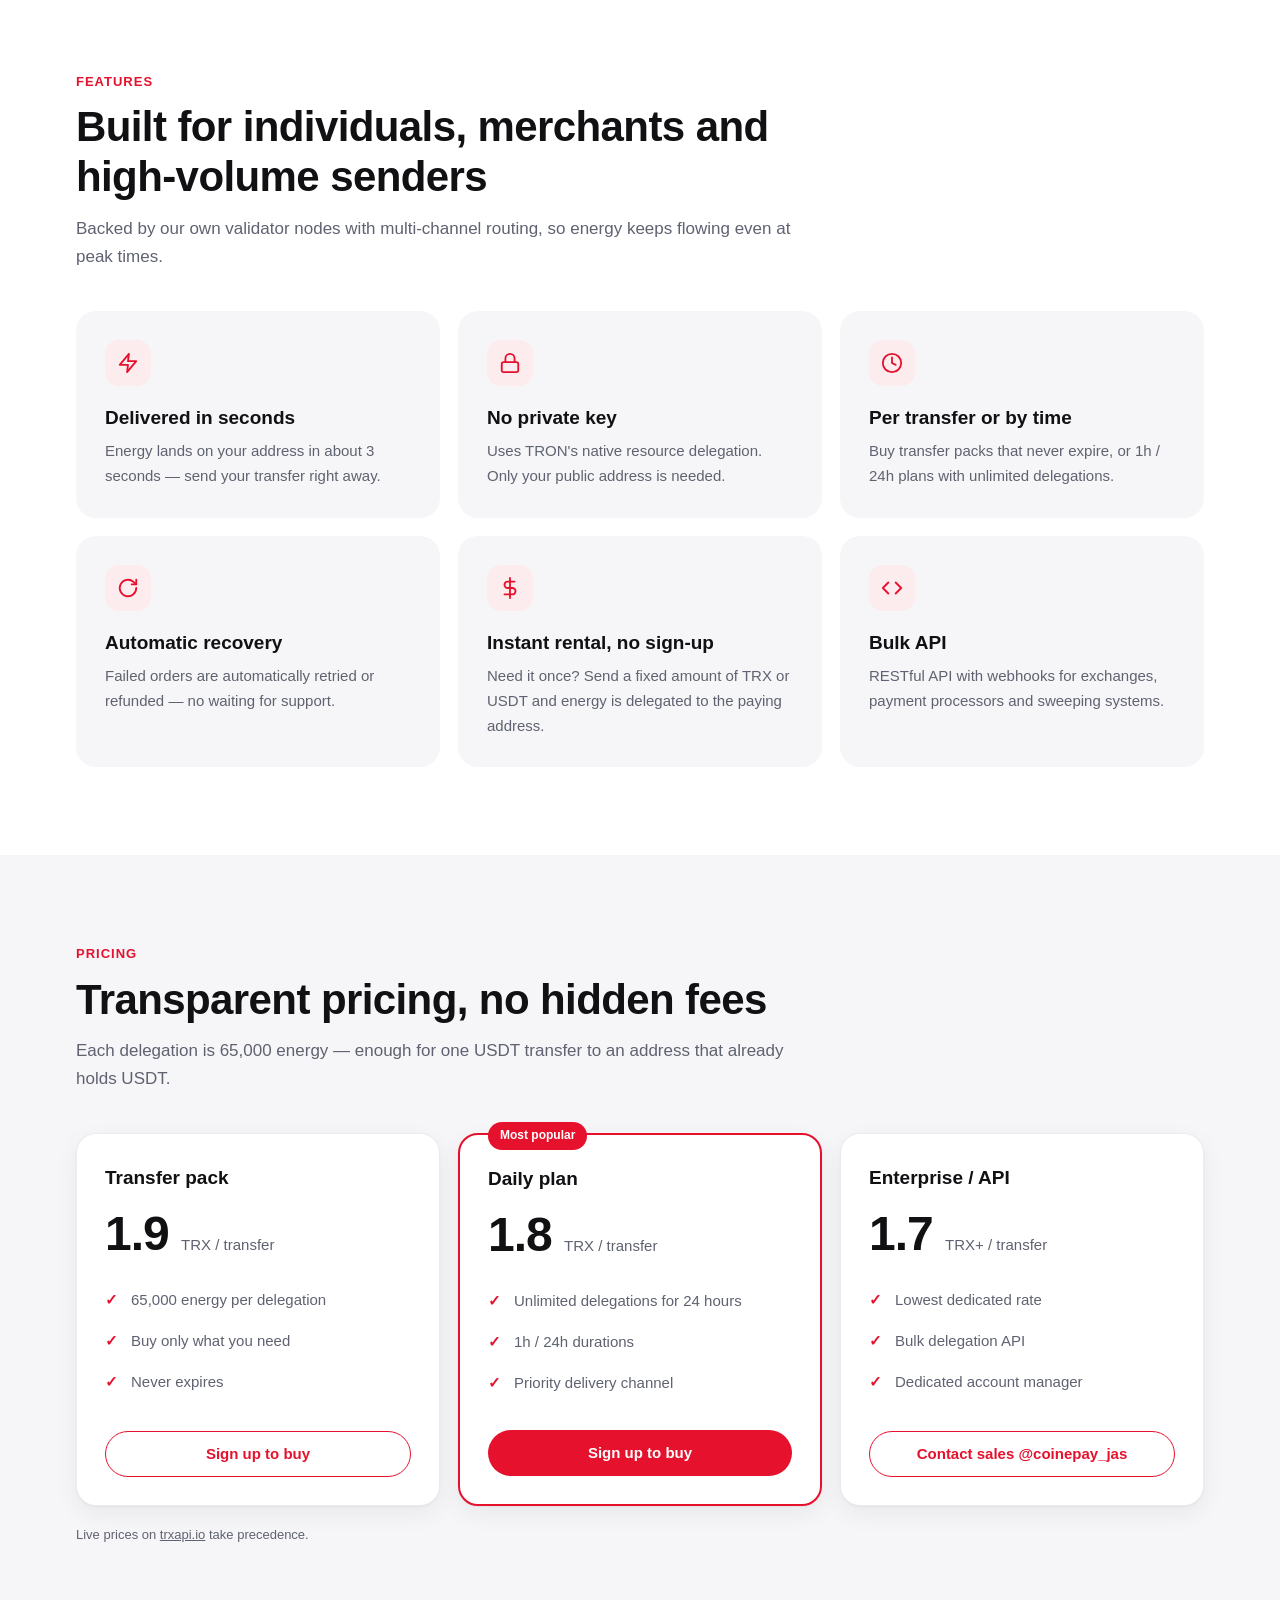
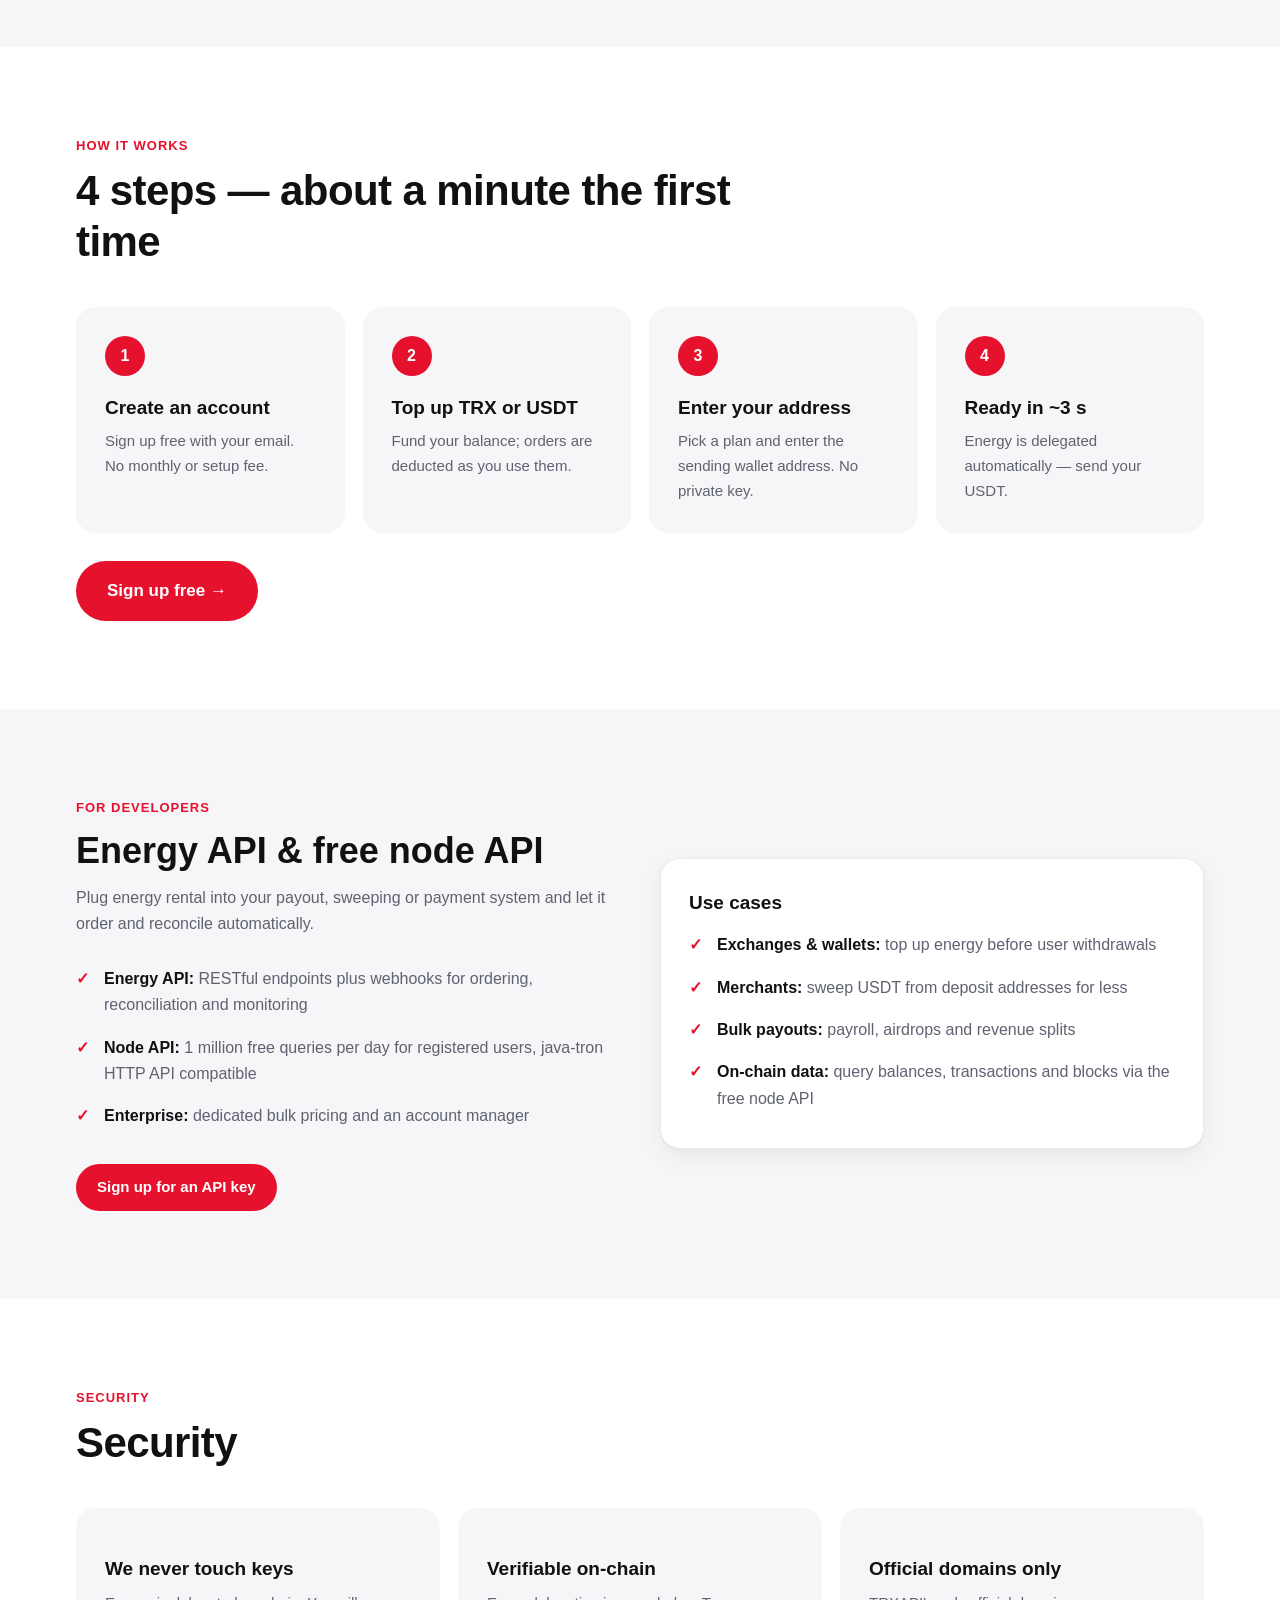
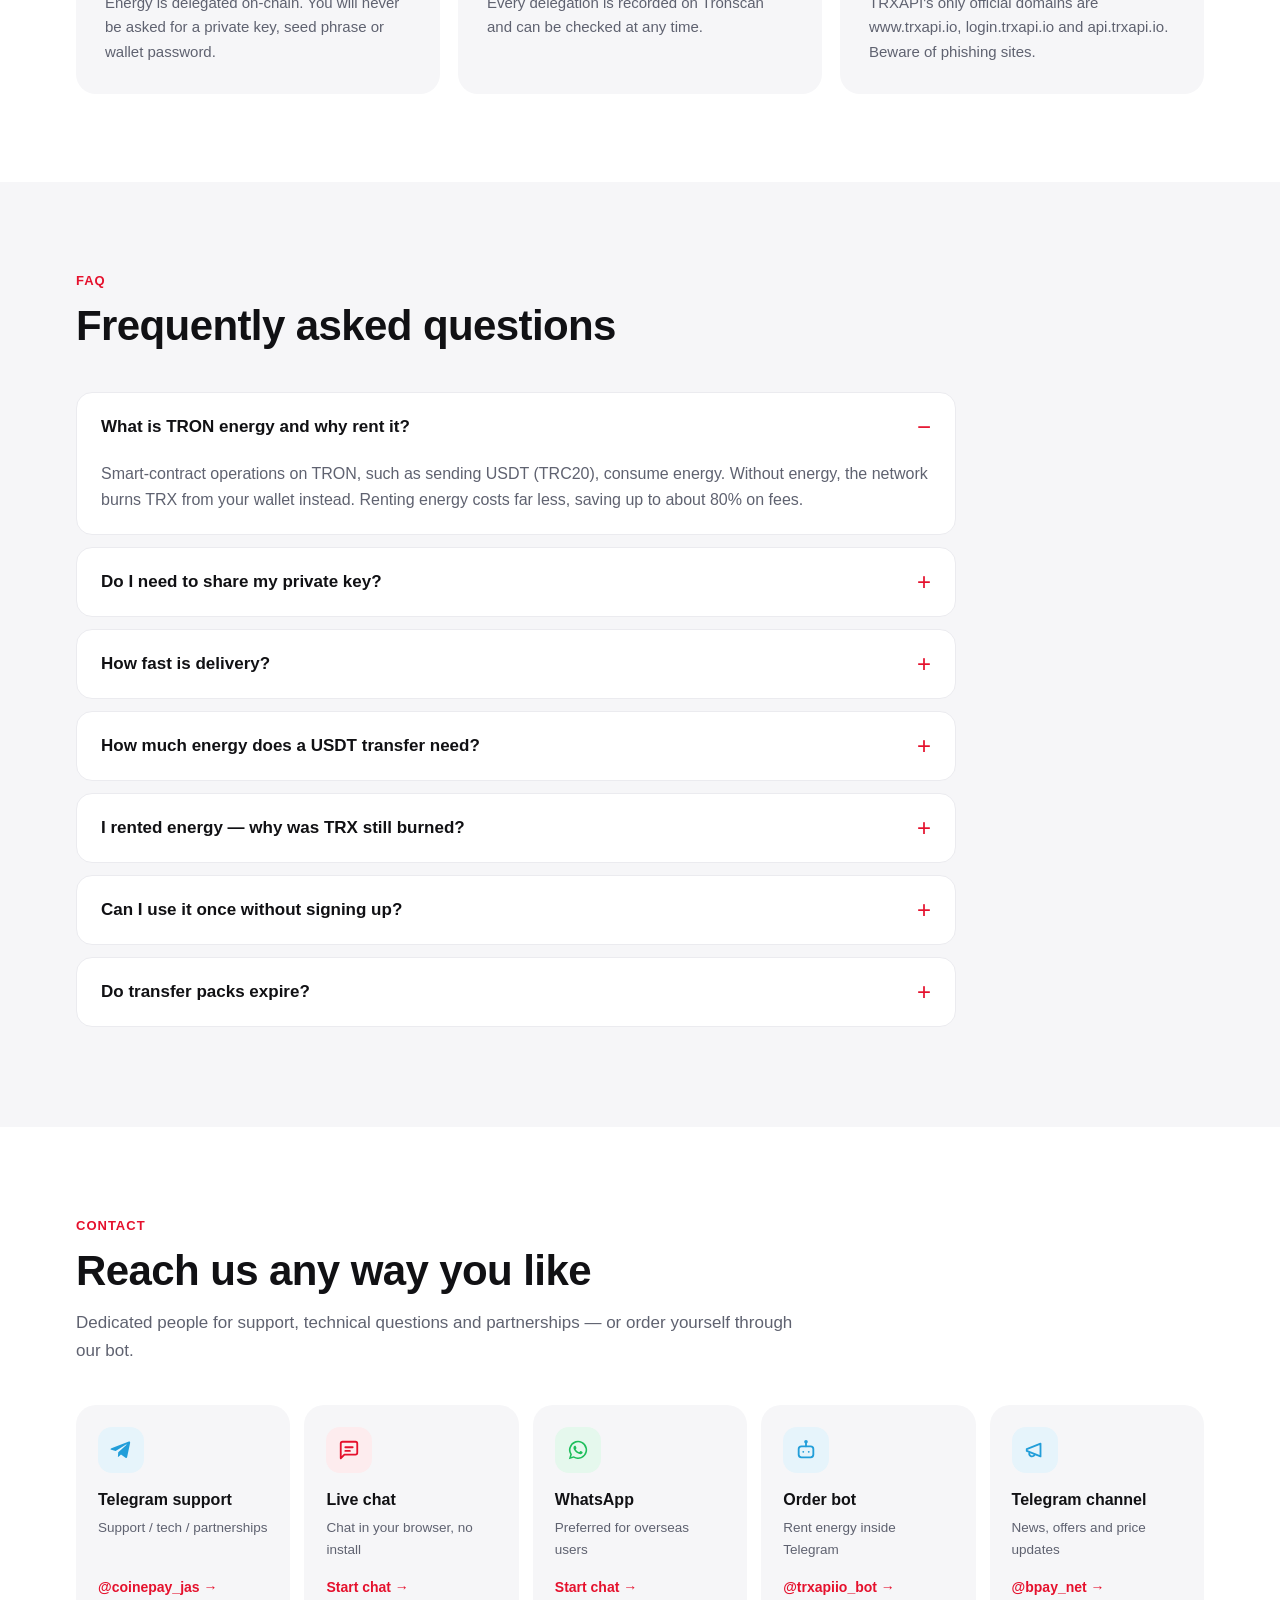
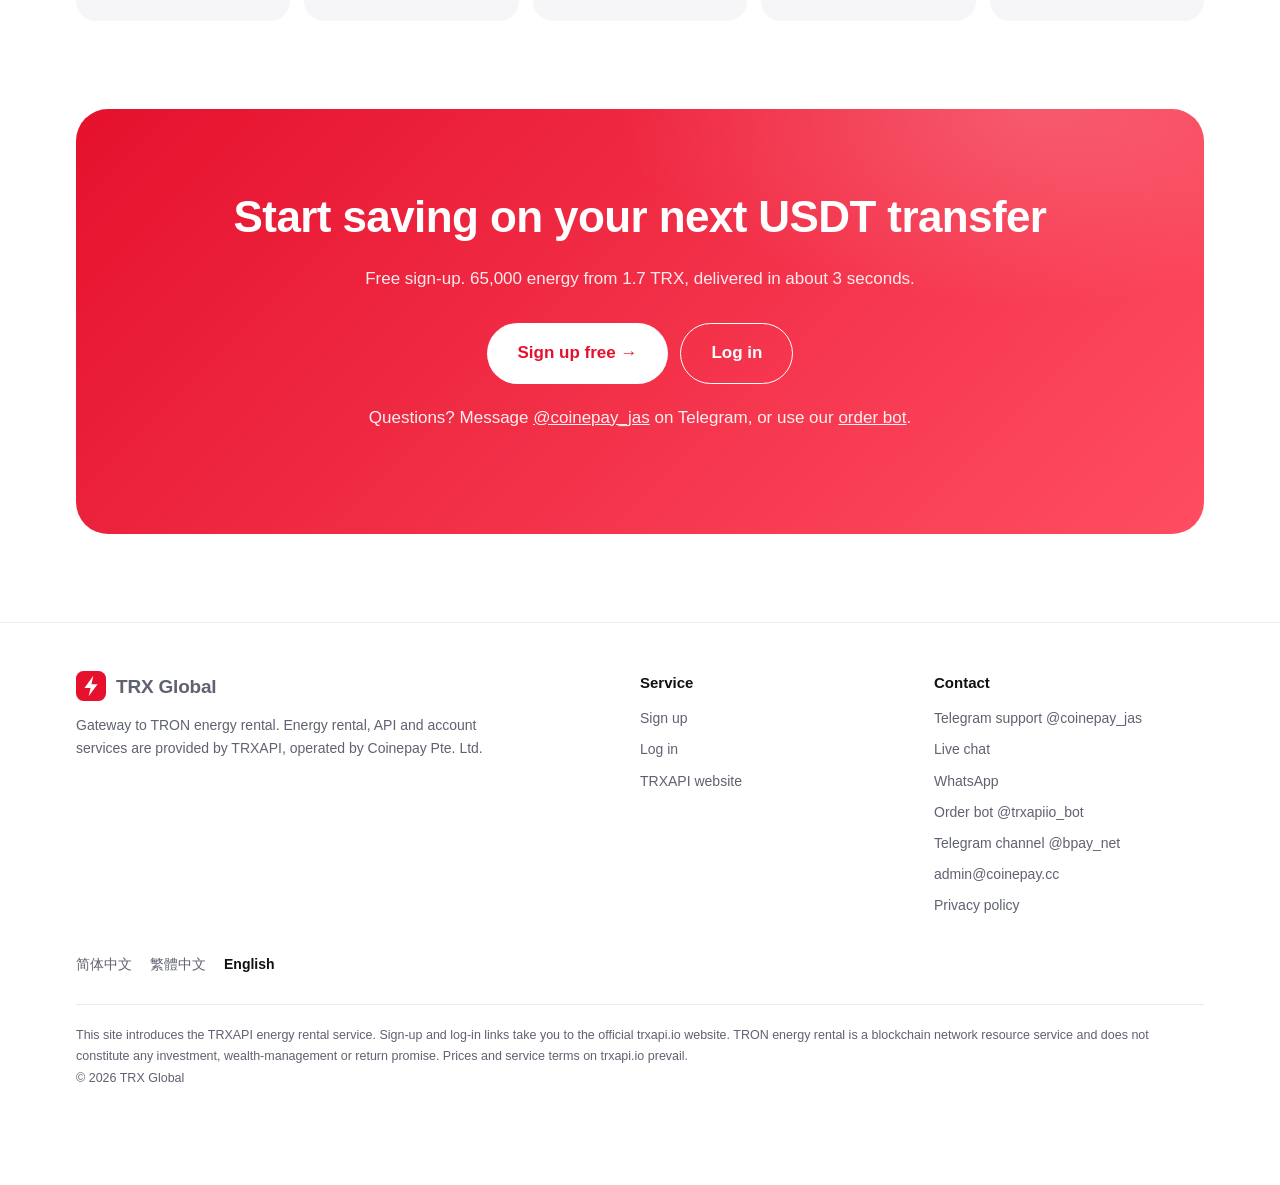
==== commit cbdb2e4b: "配色改为白底配红，修复缓存导致的首屏大图标 - 去掉黑色元素：描边按钮改红色，推荐对比卡与底部 CTA 改红色渐变 - CSS/JS 引用加版本号：GitHub Pages 缓存 10 分钟，新 HT" ====
--- a/en/index.html
+++ b/en/index.html
@@ -17,7 +17,7 @@
 <meta property="og:description" content="65,000 energy from 1.7 TRX, delivered in ~3 seconds. No private key required.">
 <meta property="og:url" content="https://trxglobal.github.io/en/">
 <meta property="og:locale" content="en_US">
-<link rel="stylesheet" href="/assets/style.css">
+<link rel="stylesheet" href="/assets/style.css?v=3">
 <script type="application/ld+json">
 {
   "@context": "https://schema.org",
@@ -429,6 +429,6 @@
   <a class="btn btn-primary" href="https://login.trxapi.io/register" data-out="register">Sign up free</a>
 </div>
 
-<script src="/assets/main.js" defer></script>
+<script src="/assets/main.js?v=3" defer></script>
 </body>
 </html>
--- a/assets/style.css
+++ b/assets/style.css
@@ -12,7 +12,6 @@
   --ok: #10a36a;
   --ok-soft: #e7f7f0;
   --bad: #d7263d;
-  --dark: #111114;
   --shadow: 0 1px 2px rgba(17, 17, 20, .04), 0 8px 24px rgba(17, 17, 20, .06);
   --radius: 20px;
   --max: 1160px;
@@ -81,8 +80,8 @@
 .btn:hover { transform: translateY(-1px); }
 .btn-primary { background: var(--accent); color: #fff; }
 .btn-primary:hover { background: var(--accent-d); }
-.btn-ghost { border-color: var(--dark); color: var(--dark); background: transparent; }
-.btn-ghost:hover { background: var(--dark); color: #fff; }
+.btn-ghost { border-color: var(--accent); color: var(--accent); background: #fff; }
+.btn-ghost:hover { background: var(--accent-soft); }
 .btn-lg { padding: 15px 30px; font-size: 17px; }
 
 /* 首屏 */
@@ -156,10 +155,11 @@
 .compare ul { list-style: none; padding: 0; margin: 14px 0 0; }
 .compare li { position: relative; padding-left: 26px; color: var(--muted); font-size: 15px; margin: 10px 0; }
 .compare li::before { position: absolute; left: 0; top: 0; font-weight: 700; }
-.compare .bad li::before { content: "✕"; color: #a0a3ad; }
-.compare .good { background: var(--dark); color: #fff; border-color: var(--dark); }
-.compare .good li { color: #c9cad1; }
-.compare .good li::before { content: "✓"; color: #ff5a6e; }
+.compare .bad li::before { content: "✕"; color: #c4c6cd; }
+.compare .good { background: linear-gradient(145deg, var(--accent), #ff4d62); color: #fff; border-color: transparent; box-shadow: 0 16px 40px rgba(229, 17, 45, .25); }
+.compare .good li { color: rgba(255, 255, 255, .92); }
+.compare .good li::before { content: "✓"; color: #fff; }
+.compare .good .tag { background: #fff; color: var(--accent); }
 .tag { display: inline-block; font-size: 12px; font-weight: 700; padding: 3px 10px; border-radius: 999px; background: var(--accent); color: #fff; }
 
 /* 价格 */
@@ -198,17 +198,20 @@
 .faq details[open] summary::after { content: "−"; }
 .faq details p { margin: 0; padding: 0 24px 20px; color: var(--muted); }
 
-/* 底部 CTA：深色块收尾 */
+/* 底部 CTA：红色块收尾 */
 .final { text-align: center; }
 .final .box {
   border-radius: 32px; padding: 72px 24px; color: #fff;
-  background: radial-gradient(700px 300px at 50% 0%, rgba(229, 17, 45, .45), transparent 70%), var(--dark);
+  background: radial-gradient(600px 280px at 85% 0%, rgba(255, 255, 255, .18), transparent 70%), linear-gradient(135deg, var(--accent), #ff4d62);
 }
 .final h2 { font-size: clamp(28px, 4vw, 44px); margin: 0 0 12px; font-weight: 800; letter-spacing: -.6px; }
-.final p { color: #c9cad1; margin: 0 0 30px; font-size: 17px; }
+.final p { color: rgba(255, 255, 255, .9); margin: 0 0 30px; font-size: 17px; }
 .final .hero-cta { justify-content: center; }
-.final .btn-ghost { border-color: #fff; color: #fff; }
-.final .btn-ghost:hover { background: #fff; color: var(--dark); }
+.final .btn-primary { background: #fff; color: var(--accent); }
+.final .btn-primary:hover { background: #fff5f6; }
+.final .btn-ghost { border-color: #fff; color: #fff; background: transparent; }
+.final .btn-ghost:hover { background: rgba(255, 255, 255, .14); }
+.final .hero-note, .final .hero-note a { color: rgba(255, 255, 255, .92) !important; }
 
 /* 页脚 */
 footer { border-top: 1px solid var(--line); padding: 48px 0 96px; color: var(--muted); font-size: 14px; }
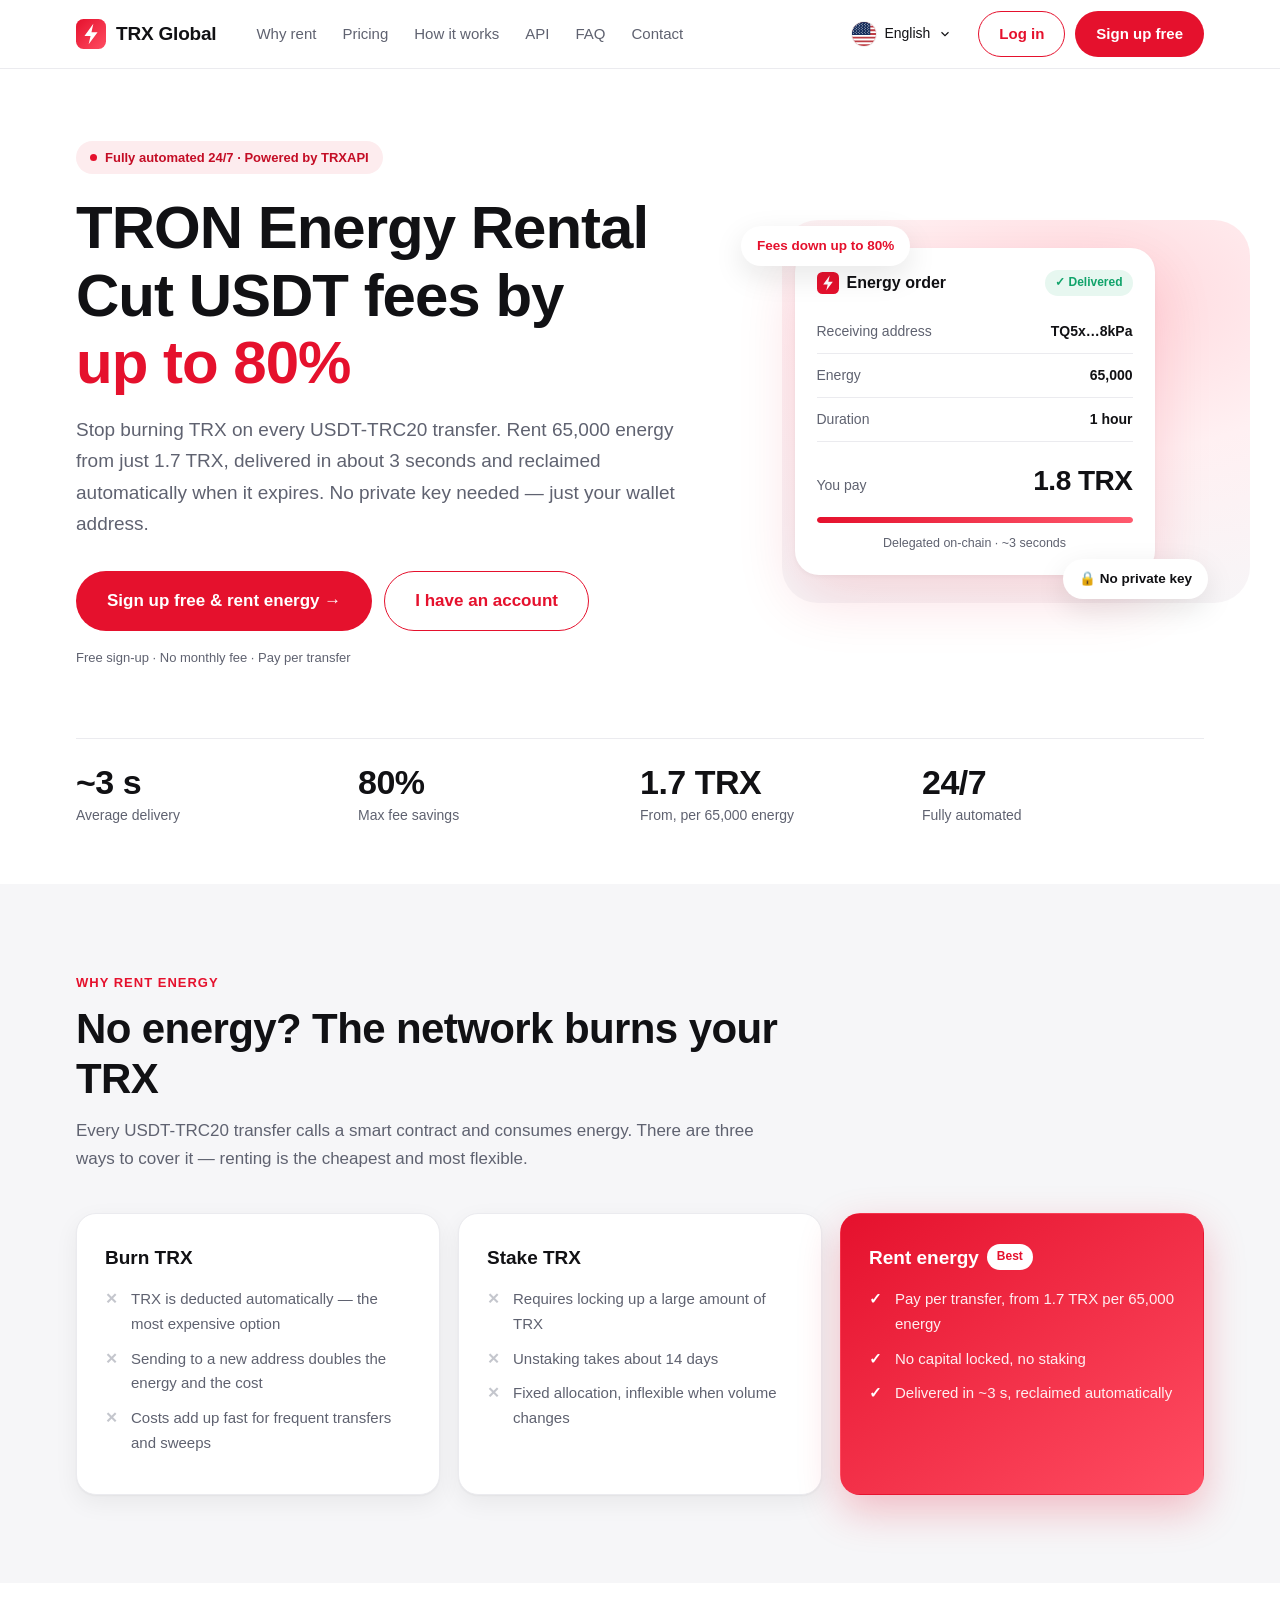
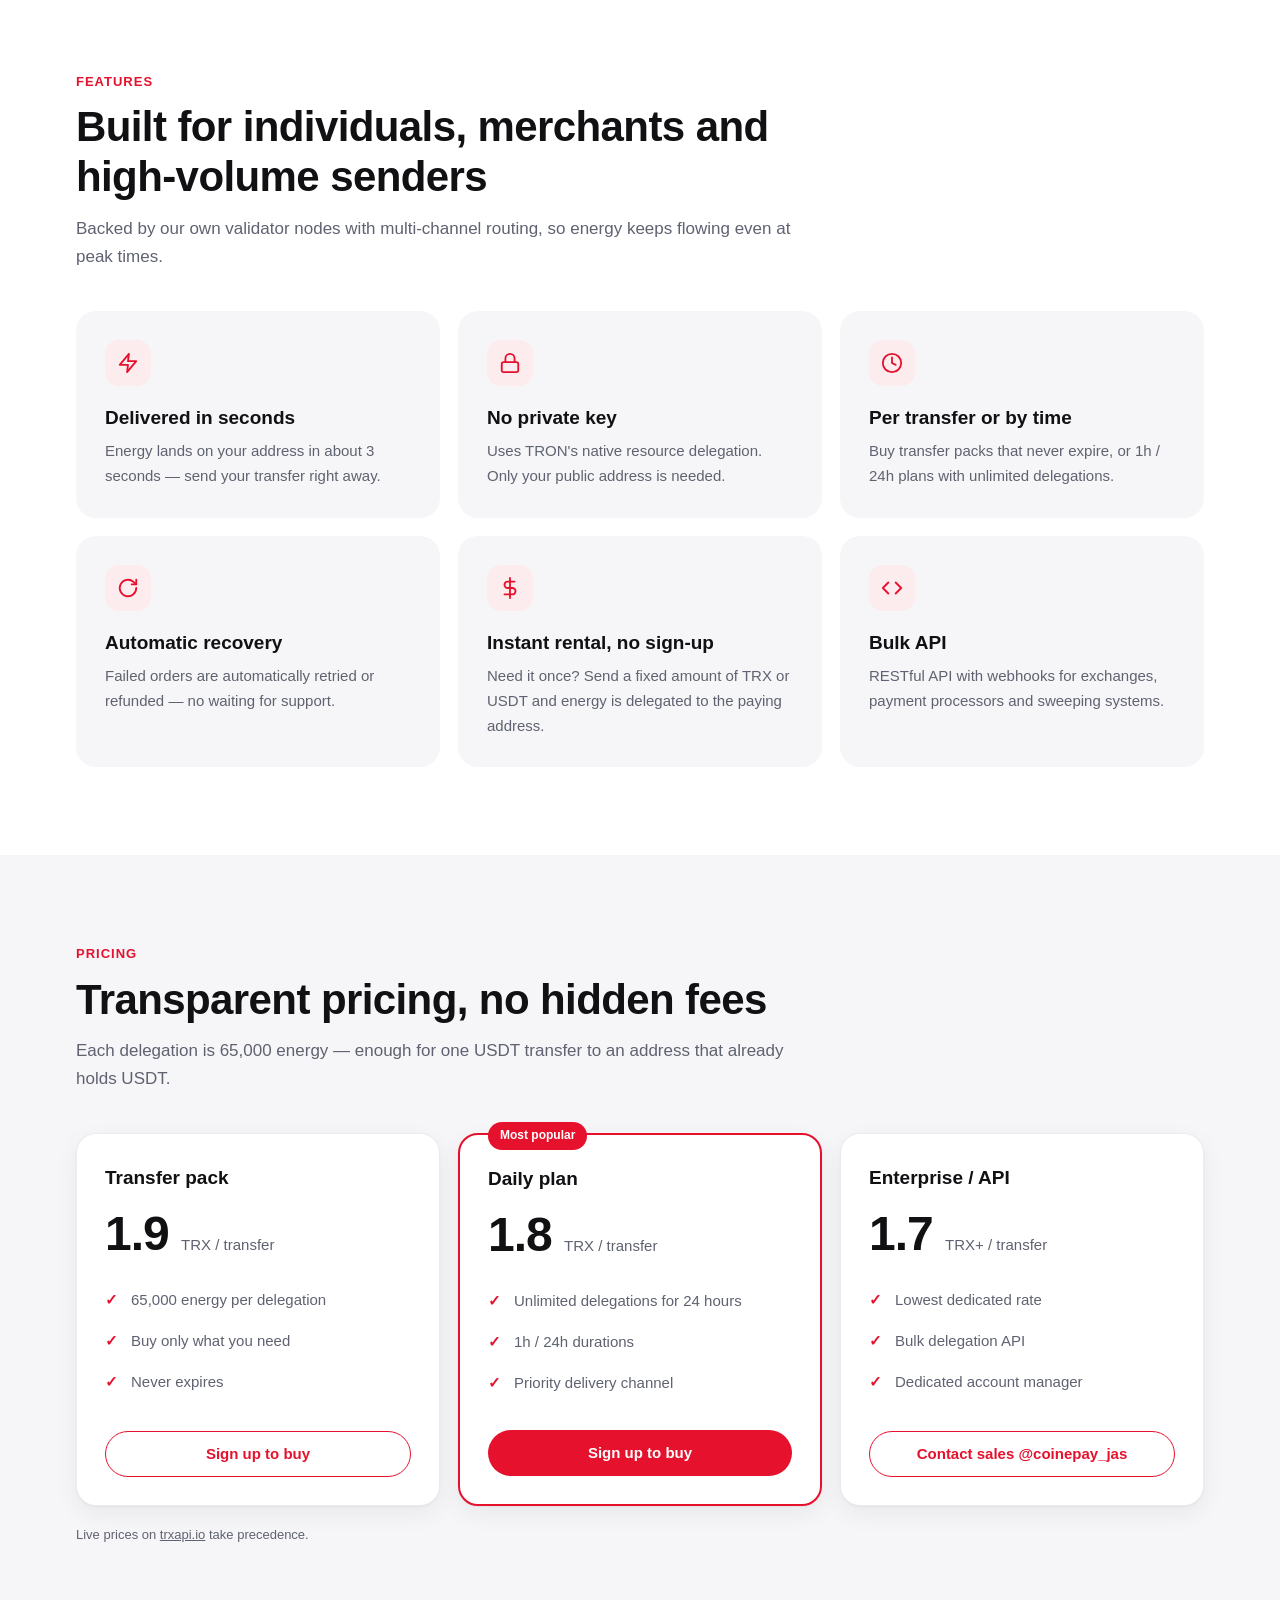
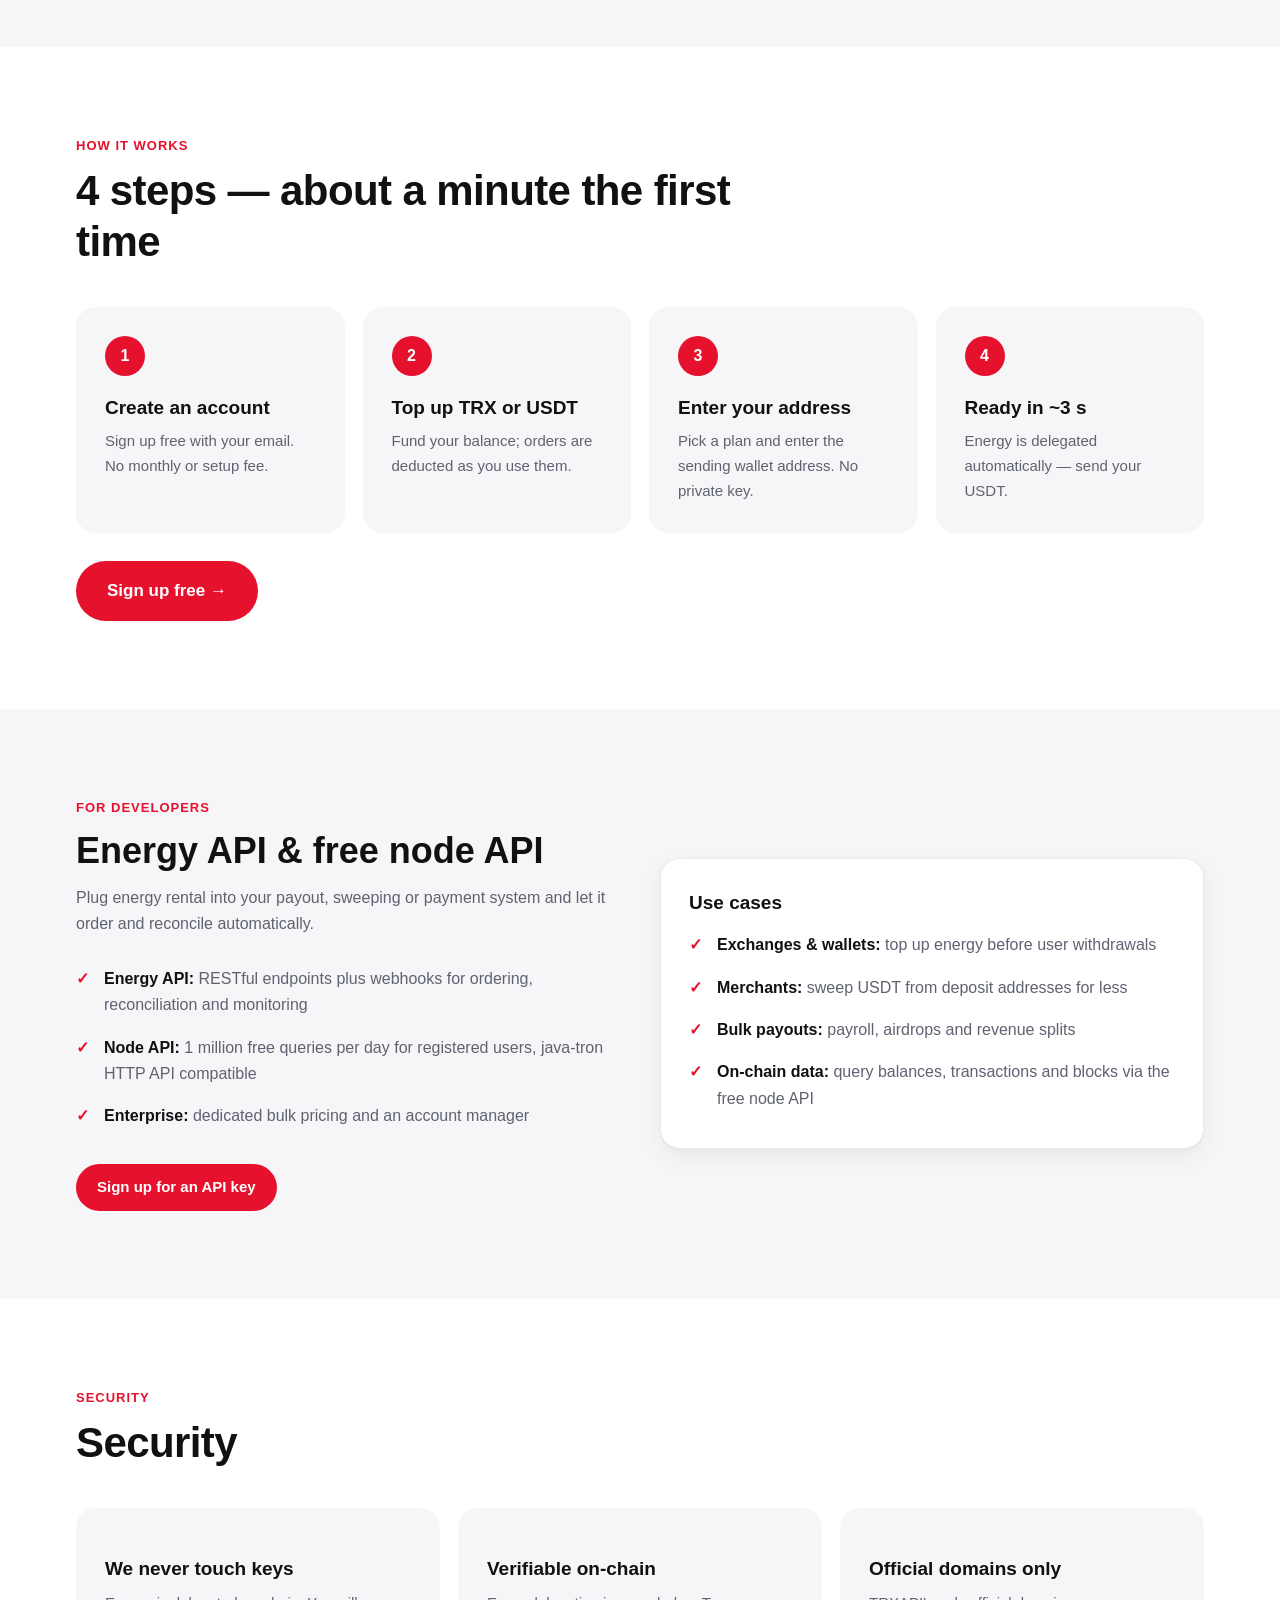
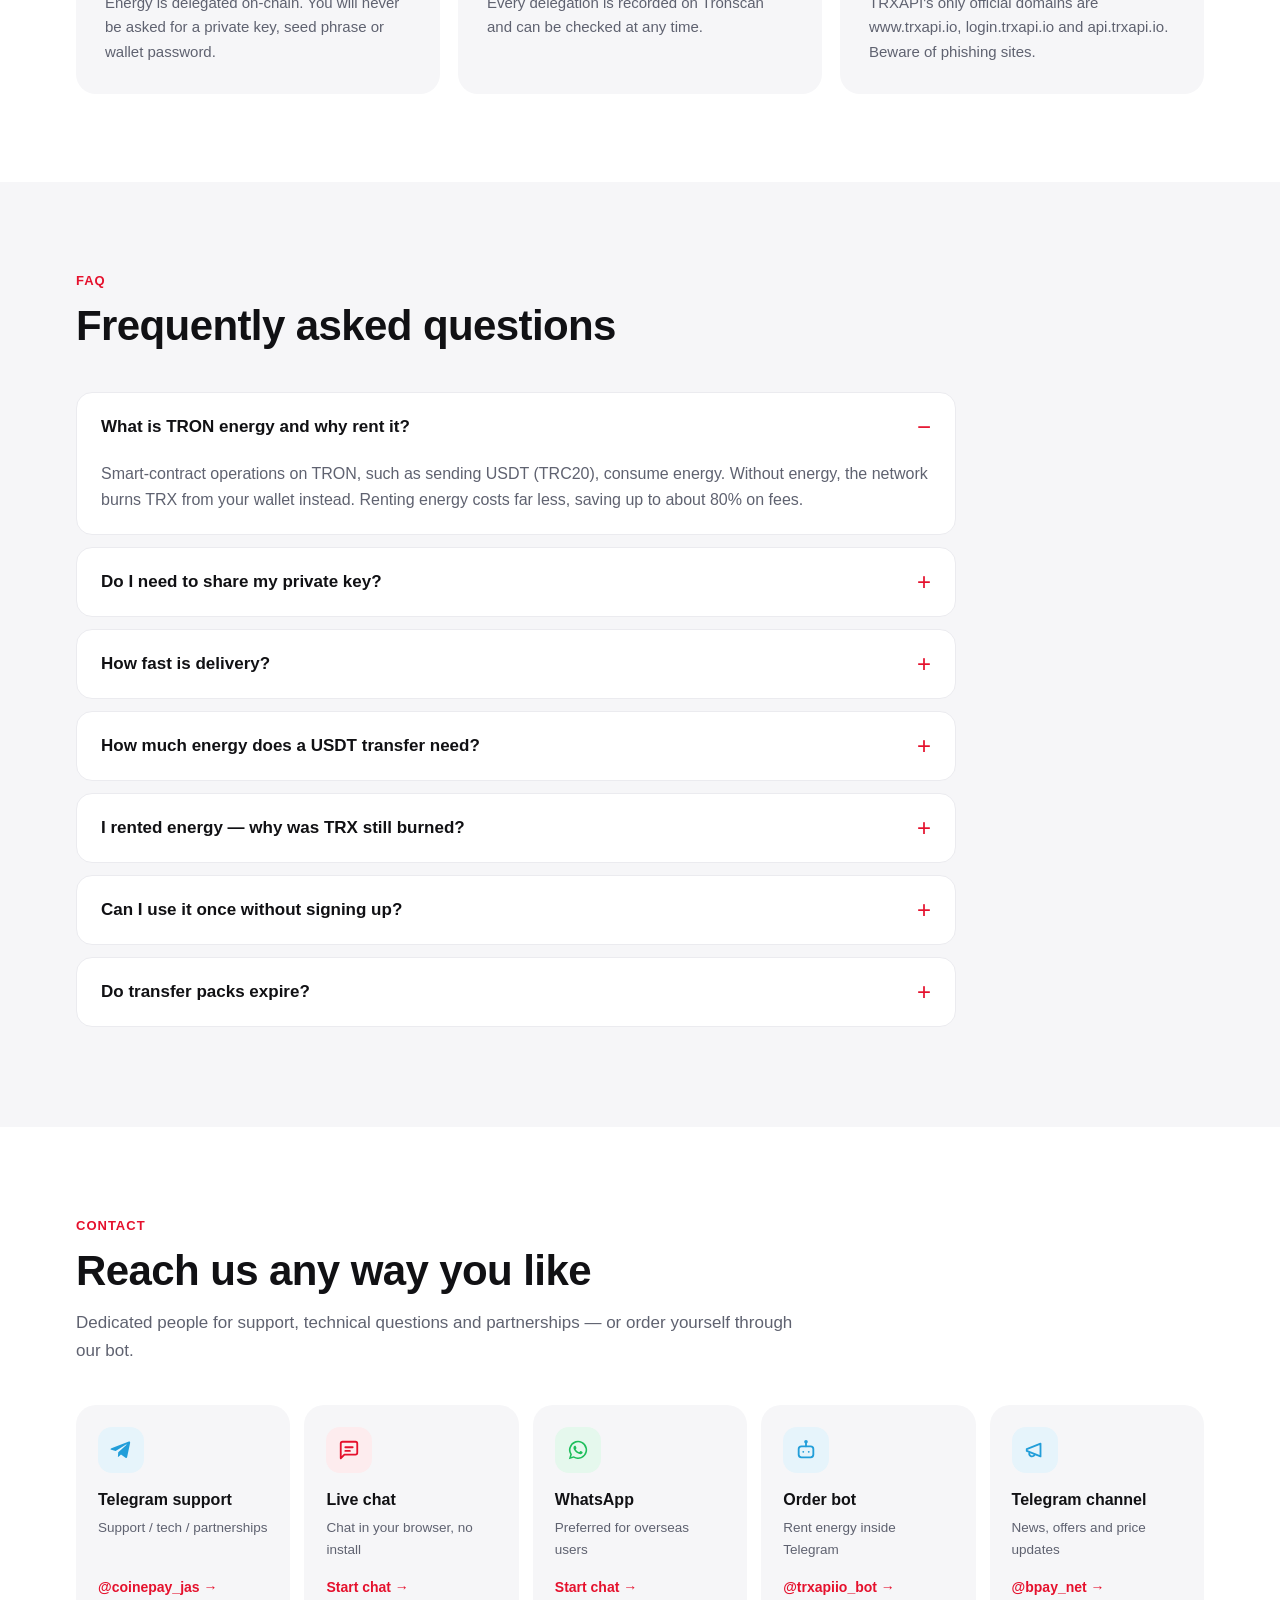
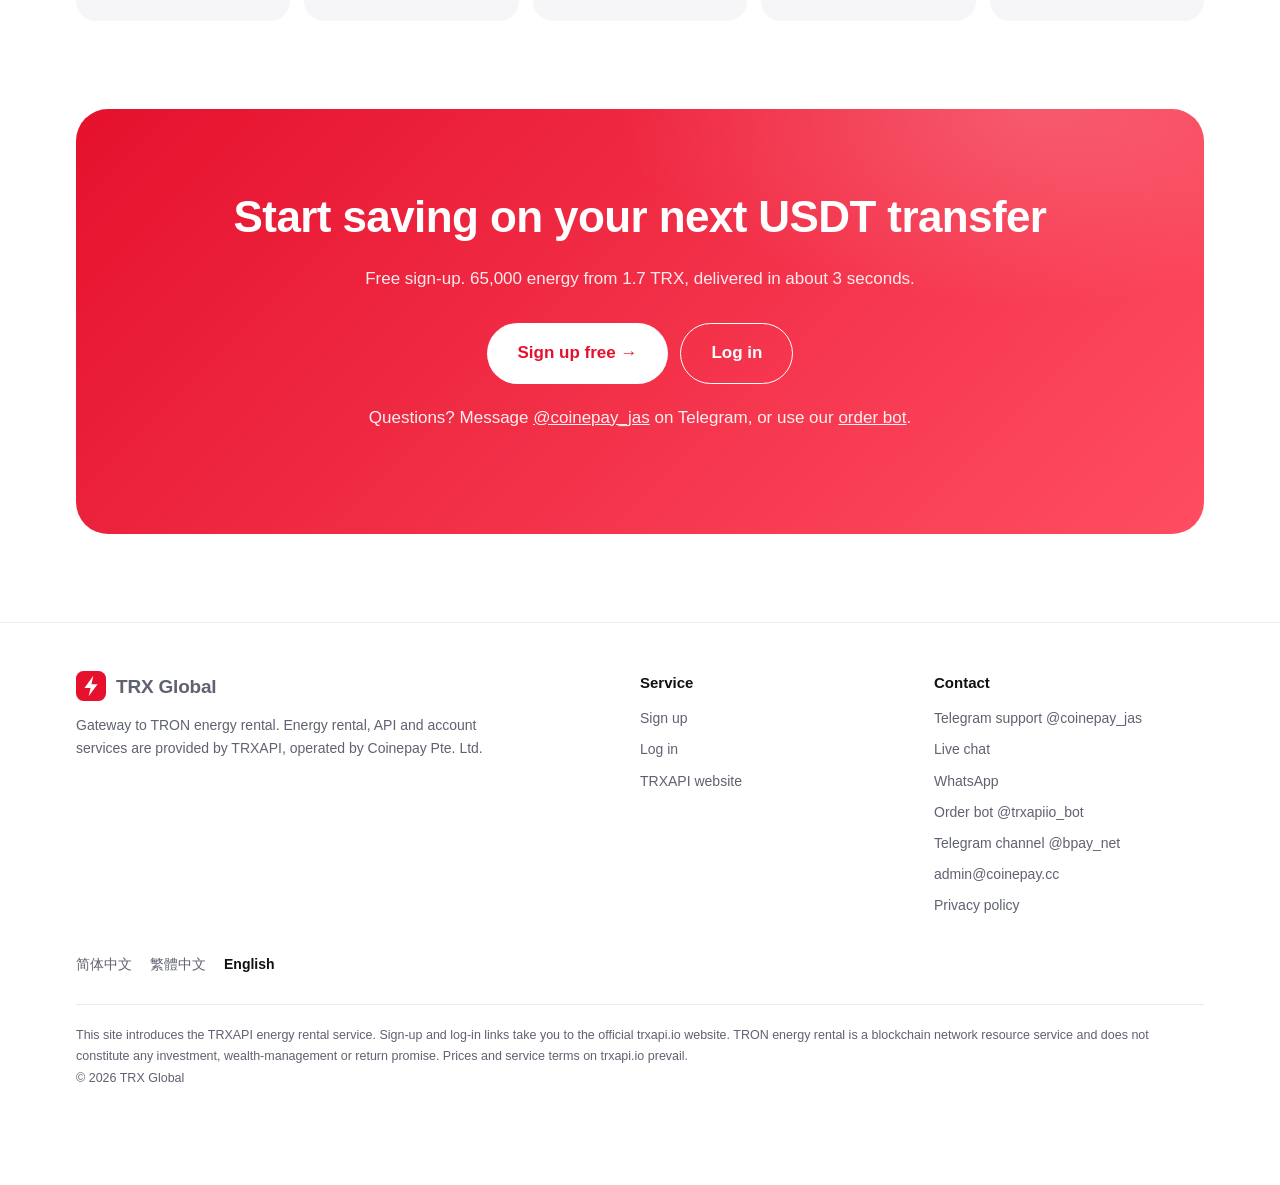
==== commit ab88eab1: "语言切换器改为 PhotonPay 样式：圆形国旗 + 按地区分组 - 按钮：圆形国旗 + 当前语言 + 箭头；鼠标设备悬停展开，触屏点击展开 - 下拉：Hong Kong SAR / United " ====
--- a/en/index.html
+++ b/en/index.html
@@ -17,7 +17,7 @@
 <meta property="og:description" content="65,000 energy from 1.7 TRX, delivered in ~3 seconds. No private key required.">
 <meta property="og:url" content="https://trxglobal.github.io/en/">
 <meta property="og:locale" content="en_US">
-<link rel="stylesheet" href="/assets/style.css?v=3">
+<link rel="stylesheet" href="/assets/style.css?v=4">
 <script type="application/ld+json">
 {
   "@context": "https://schema.org",
@@ -48,7 +48,7 @@
       <a href="#contact">Contact</a>
     </nav>
     <div class="nav-cta">
-      <details class="lsw"><summary aria-label="Change language"><svg class="g" viewBox="0 0 24 24" fill="none" stroke="currentColor" stroke-width="1.8" aria-hidden="true"><circle cx="12" cy="12" r="9.5"/><path d="M2.5 12h19M12 2.5c2.6 2.8 3.9 6 3.9 9.5s-1.3 6.7-3.9 9.5c-2.6-2.8-3.9-6-3.9-9.5s1.3-6.7 3.9-9.5z"/></svg><span class="lbl">English</span><svg class="c" viewBox="0 0 24 24" fill="none" stroke="currentColor" stroke-width="2" aria-hidden="true"><path d="m6 9 6 6 6-6"/></svg></summary><ul><li><a href="/" hreflang="zh-CN" lang="zh-CN">简体中文</a></li><li><a href="/zh-hant/" hreflang="zh-Hant" lang="zh-Hant">繁體中文</a></li><li><a href="/en/" hreflang="en" lang="en" aria-current="page">English</a></li></ul></details>
+      <!-- lsw --><div class="lsw" data-lang="en"><button class="lsw-btn" type="button" aria-haspopup="true" aria-expanded="false" aria-label="Change language"><img class="flag" src="/assets/flags/us.svg" alt="" width="24" height="24"><span class="lbl">English</span><svg class="c" viewBox="0 0 24 24" fill="none" stroke="currentColor" stroke-width="2" aria-hidden="true"><path d="m6 9 6 6 6-6"/></svg></button><div class="lsw-pop"><ul><li data-region="hk"><img class="flag" src="/assets/flags/hk.svg" alt="" width="24" height="24"><div><div class="rn">Hong Kong SAR</div><div class="rl"><a href="/en/" hreflang="en" lang="en" data-region="hk">English</a><i></i><a href="/" hreflang="zh-CN" lang="zh-CN" data-region="hk">简体中文</a><i></i><a href="/zh-hant/" hreflang="zh-Hant" lang="zh-Hant" data-region="hk">繁體中文</a></div></div></li><li data-region="us"><img class="flag" src="/assets/flags/us.svg" alt="" width="24" height="24"><div><div class="rn">United States</div><div class="rl"><a href="/en/" hreflang="en" lang="en" data-region="us" class="on" aria-current="page">English</a></div></div></li><li data-region="gb"><img class="flag" src="/assets/flags/gb.svg" alt="" width="24" height="24"><div><div class="rn">United Kingdom</div><div class="rl"><a href="/en/" hreflang="en" lang="en" data-region="gb">English</a></div></div></li><li data-region="ca"><img class="flag" src="/assets/flags/ca.svg" alt="" width="24" height="24"><div><div class="rn">Canada</div><div class="rl"><a href="/en/" hreflang="en" lang="en" data-region="ca">English</a></div></div></li><li data-region="cn"><img class="flag" src="/assets/flags/cn.svg" alt="" width="24" height="24"><div><div class="rn">Chinese Mainland</div><div class="rl"><a href="/" hreflang="zh-CN" lang="zh-CN" data-region="cn">简体中文</a></div></div></li></ul></div></div><!-- /lsw -->
       <a class="btn btn-ghost" href="https://login.trxapi.io/login" data-out="login">Log in</a>
       <a class="btn btn-primary" href="https://login.trxapi.io/register" data-out="register">Sign up free</a>
     </div>
@@ -429,6 +429,6 @@
   <a class="btn btn-primary" href="https://login.trxapi.io/register" data-out="register">Sign up free</a>
 </div>
 
-<script src="/assets/main.js?v=3" defer></script>
+<script src="/assets/main.js?v=4" defer></script>
 </body>
 </html>
--- a/assets/style.css
+++ b/assets/style.css
@@ -45,29 +45,55 @@
 .nav-links a:hover { color: var(--text); }
 .nav-cta { margin-left: auto; display: flex; gap: 10px; align-items: center; }
 
-/* 语言切换（参考 PhotonPay：地球图标 + 当前语言全称，下拉用各语言母语书写） */
+/* 语言切换：还原 PhotonPay —— 圆形国旗 + 当前语言，悬停展开，按地区分组列出可选语言 */
 .lsw { position: relative; }
-.lsw summary {
-  list-style: none; cursor: pointer; display: flex; align-items: center; gap: 6px;
-  padding: 8px 12px; border-radius: 999px; color: var(--muted); font-size: 14px; font-weight: 500; user-select: none;
-}
-.lsw summary::-webkit-details-marker { display: none; }
-.lsw summary:hover, .lsw[open] summary { color: var(--text); background: var(--bg-2); }
-.lsw svg.g { width: 18px; height: 18px; }
-.lsw svg.c { width: 14px; height: 14px; transition: transform .15s ease; }
-.lsw[open] svg.c { transform: rotate(180deg); }
-.lsw ul {
-  position: absolute; right: 0; top: calc(100% + 8px); min-width: 176px; margin: 0; padding: 6px;
-  list-style: none; background: #fff; border: 1px solid var(--line); border-radius: 14px;
-  box-shadow: 0 16px 40px rgba(17, 17, 20, .12);
-}
-.lsw li a {
-  display: flex; justify-content: space-between; align-items: center; gap: 12px;
-  padding: 10px 12px; border-radius: 10px; text-decoration: none; font-size: 14px; color: var(--muted);
-}
-.lsw li a:hover { background: var(--bg-2); color: var(--text); }
-.lsw li a[aria-current] { color: var(--text); font-weight: 600; }
-.lsw li a[aria-current]::after { content: "✓"; color: var(--accent); }
+.lsw-btn {
+  display: flex; align-items: center; height: 44px; padding: 0 16px; border: 0; border-radius: 12px;
+  background: transparent; color: var(--text); font: inherit; font-size: 14px; font-weight: 500; cursor: pointer;
+  transition: background .2s;
+}
+.lsw.open .lsw-btn { background: rgba(229, 17, 45, .08); }
+.lsw .flag { width: 24px; height: 24px; border-radius: 50%; object-fit: cover; flex: none; box-shadow: 0 0 0 1px rgba(0, 0, 0, .06); }
+.lsw-btn .flag { margin-right: 8px; }
+.lsw-btn .lbl { margin-right: 8px; white-space: nowrap; }
+.lsw-btn svg.c { width: 14px; height: 14px; transition: transform .2s; }
+.lsw.open svg.c { transform: rotate(180deg); }
+/* 面板与按钮之间留 10px 透明区，鼠标移过去时不会断开悬停 */
+.lsw-pop {
+  position: absolute; top: 100%; left: 50%; padding-top: 10px; z-index: 30;
+  visibility: hidden; opacity: 0; transform: translate(-50%, 4px); transition: opacity .2s, transform .2s, visibility .2s;
+}
+.lsw.open .lsw-pop { visibility: visible; opacity: 1; transform: translate(-50%, 0); }
+/* 有鼠标的设备悬停即展开（同 PhotonPay）；触屏设备靠点击切换 .open */
+@media (hover: hover) {
+  .lsw:hover .lsw-btn { background: rgba(229, 17, 45, .08); }
+  .lsw:hover svg.c { transform: rotate(180deg); }
+  .lsw:hover .lsw-pop { visibility: visible; opacity: 1; transform: translate(-50%, 0); }
+}
+.lsw-pop ul {
+  position: relative; width: 276px; margin: 0; padding: 24px; list-style: none;
+  display: flex; flex-direction: column; gap: 16px;
+  background: #fff; border: 1px solid #ebeef5; border-radius: 12px; box-shadow: 0 0 12px rgba(0, 0, 0, .12);
+}
+.lsw-pop ul::before {
+  content: ""; position: absolute; top: -6px; left: calc(50% - 5px); width: 10px; height: 10px;
+  background: #fff; border-left: 1px solid #ebeef5; border-top: 1px solid #ebeef5; transform: rotate(45deg);
+}
+.lsw-pop li {
+  display: flex; align-items: center; min-height: 52px; padding: 4px 0 4px 8px; border-radius: 12px;
+  cursor: pointer; transition: background .2s;
+}
+.lsw-pop li:hover { background: rgba(0, 0, 0, .04); }
+.lsw-pop li .flag { margin-right: 8px; }
+.lsw-pop .rn { padding-left: 8px; font-size: 14px; font-weight: 500; line-height: 22px; color: var(--text); }
+.lsw-pop .rl { display: flex; align-items: center; white-space: nowrap; }
+.lsw-pop .rl a {
+  padding: 0 8px; font-size: 12px; font-weight: 500; line-height: 18px; text-decoration: none;
+  color: rgba(17, 17, 20, .55); transition: color .2s;
+}
+.lsw-pop .rl a:hover { color: var(--text); }
+.lsw-pop .rl a.on { color: var(--accent); }
+.lsw-pop .rl i { width: 1px; height: 8px; background: rgba(0, 0, 0, .15); }
 
 /* 按钮：胶囊形 */
 .btn {
@@ -248,7 +274,11 @@
   section { padding: 60px 0; }
   .nav .btn-ghost { display: none; }
   .nav-cta { gap: 4px; }
-  .lsw .lbl { display: none; }
+  .lsw-btn { padding: 0 10px; }
+  .lsw-btn .lbl { display: none; }
+  .lsw-pop, .lsw.open .lsw-pop, .lsw:hover .lsw-pop { position: fixed; top: 68px; left: 16px; right: 16px; padding-top: 6px; transform: none; }
+  .lsw-pop ul { width: auto; }
+  .lsw-pop ul::before { display: none; }
   .hero-cta .btn { flex: 1 1 100%; }
   .hero-art::before { inset: 0 -16px; border-radius: 24px; }
   .chip-a { left: 4px; }
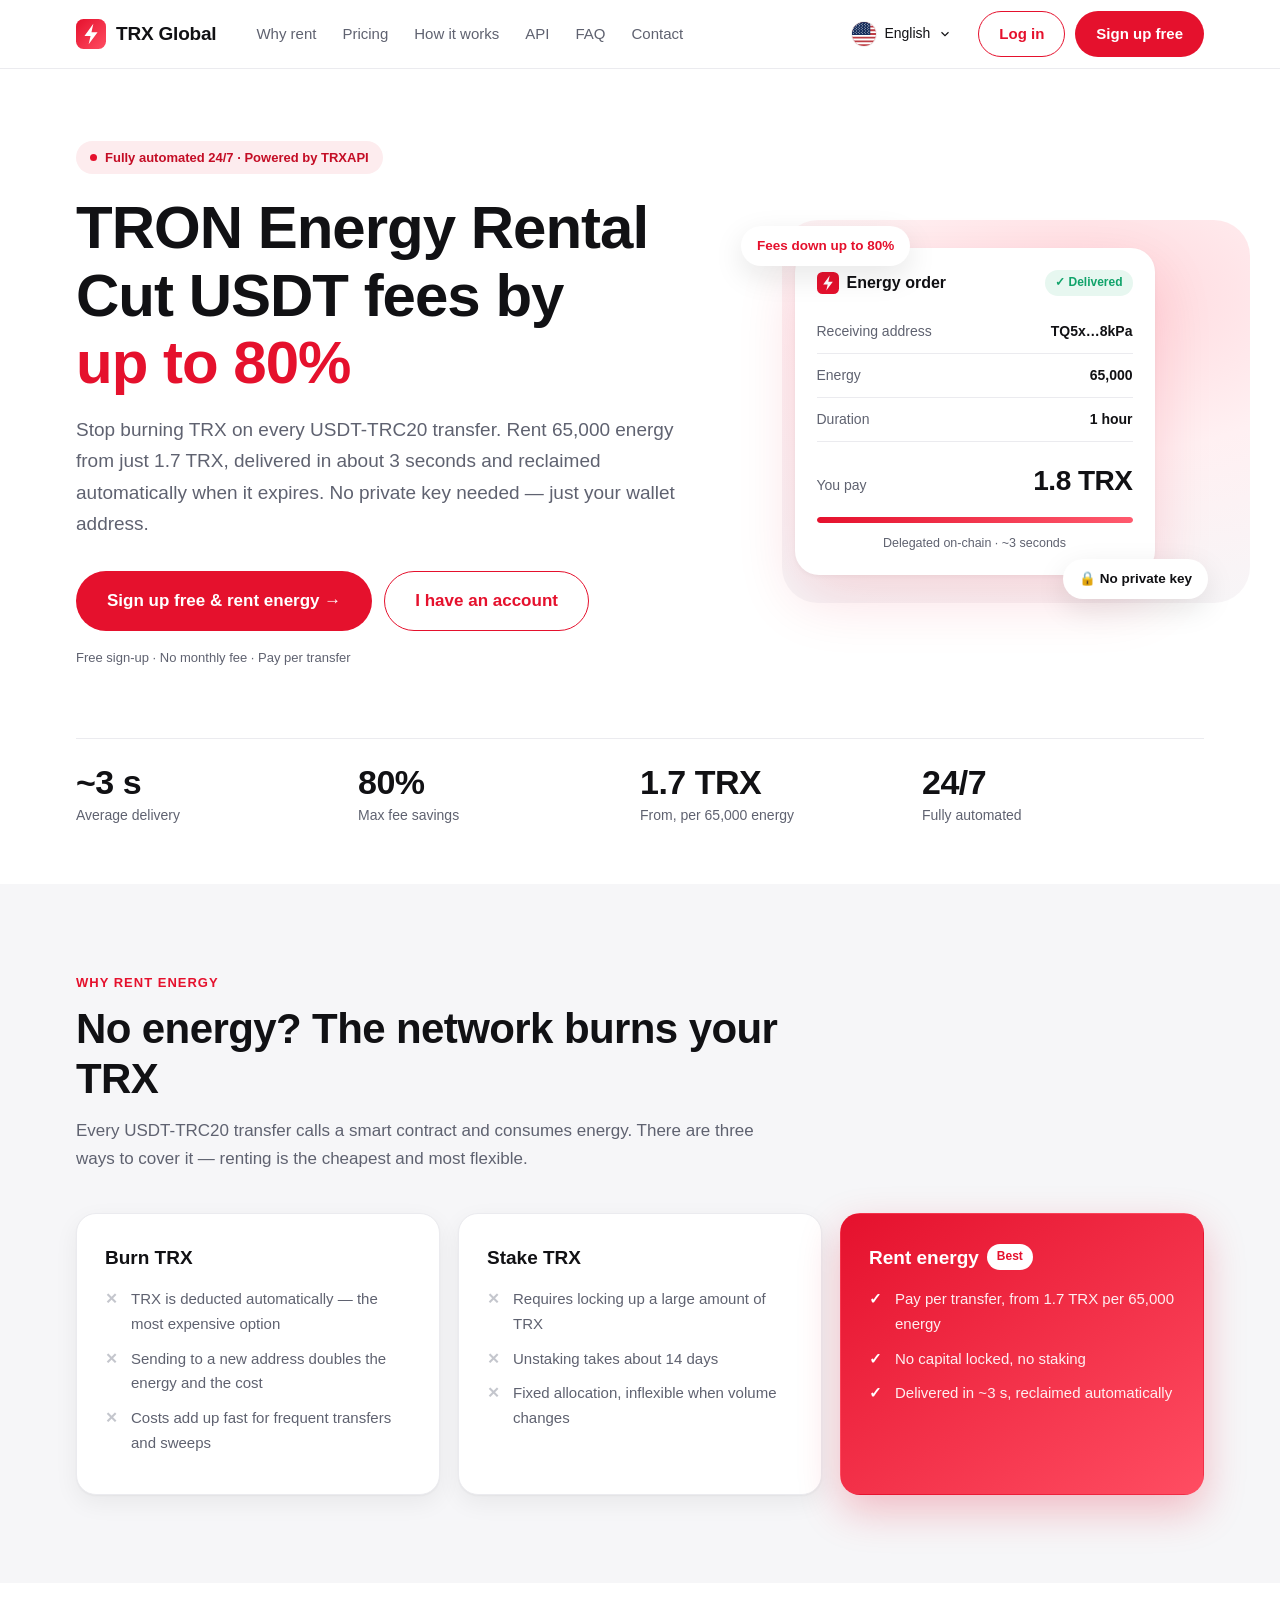
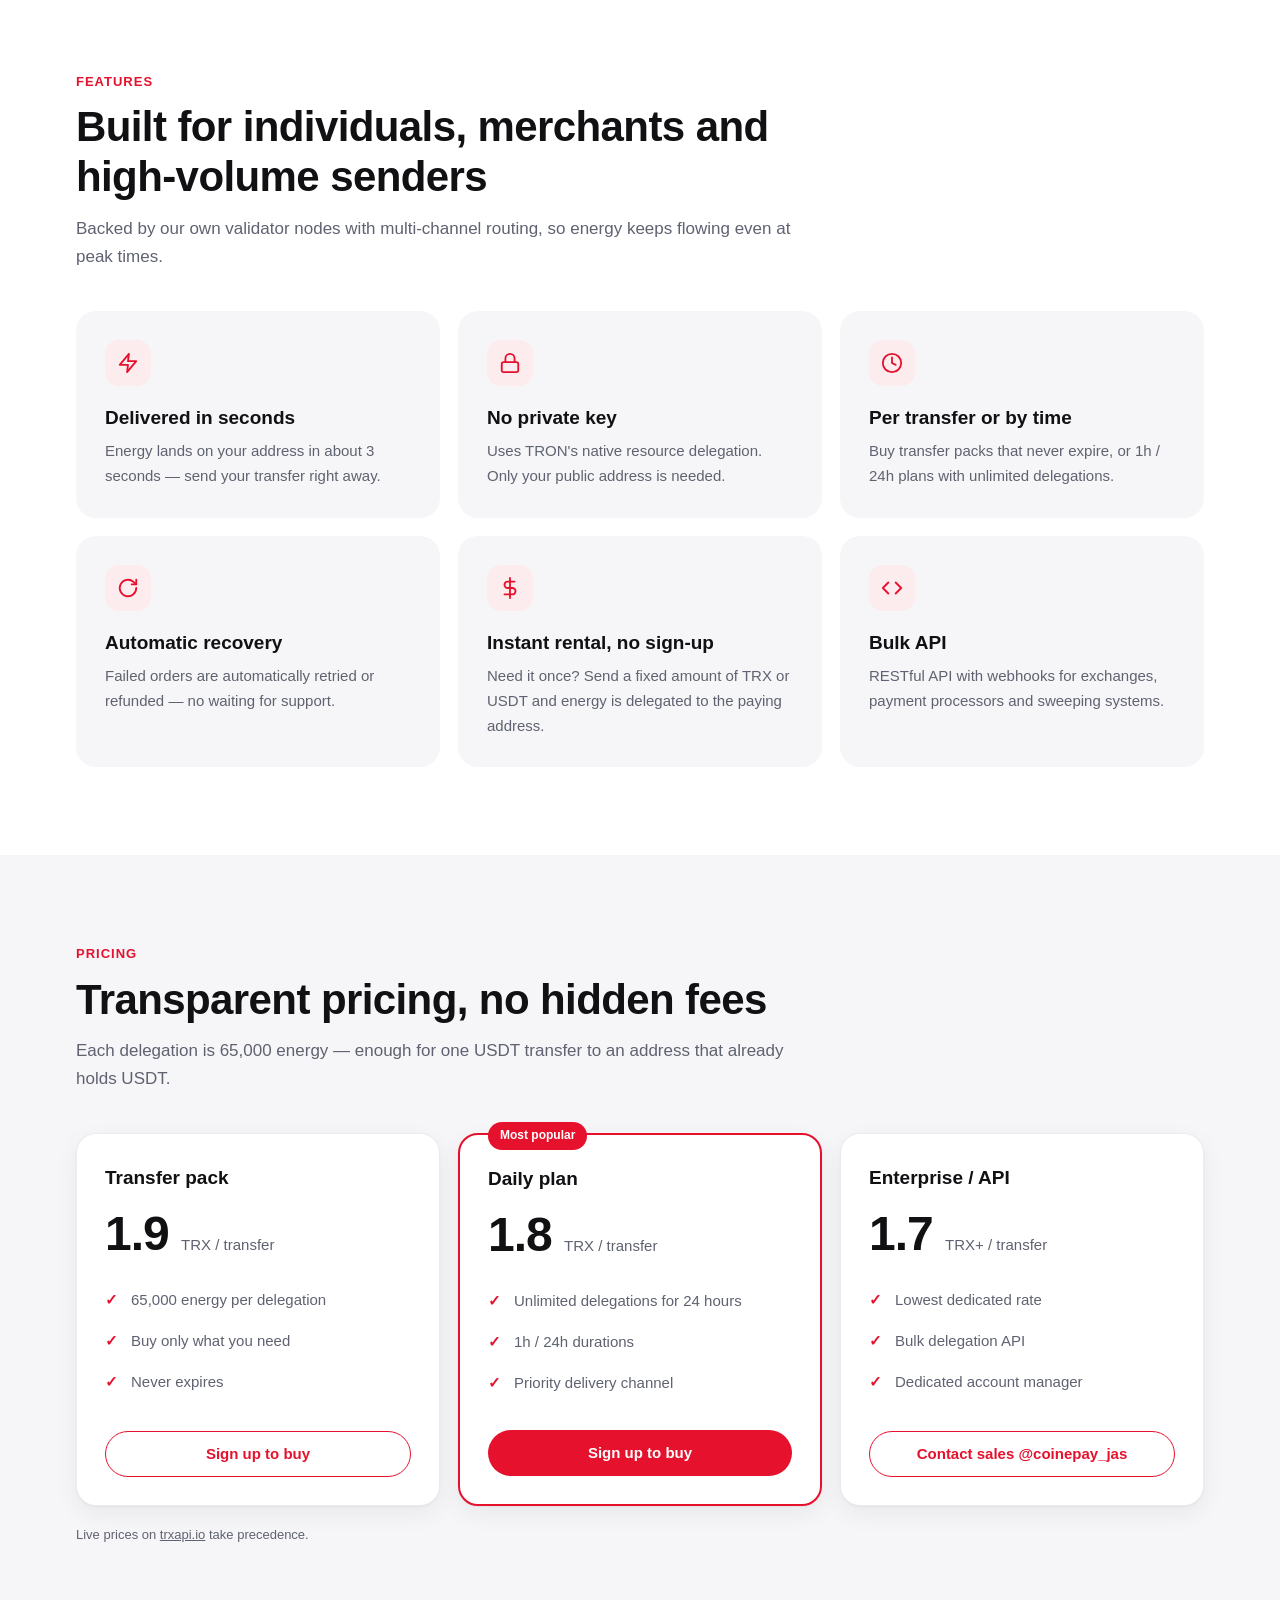
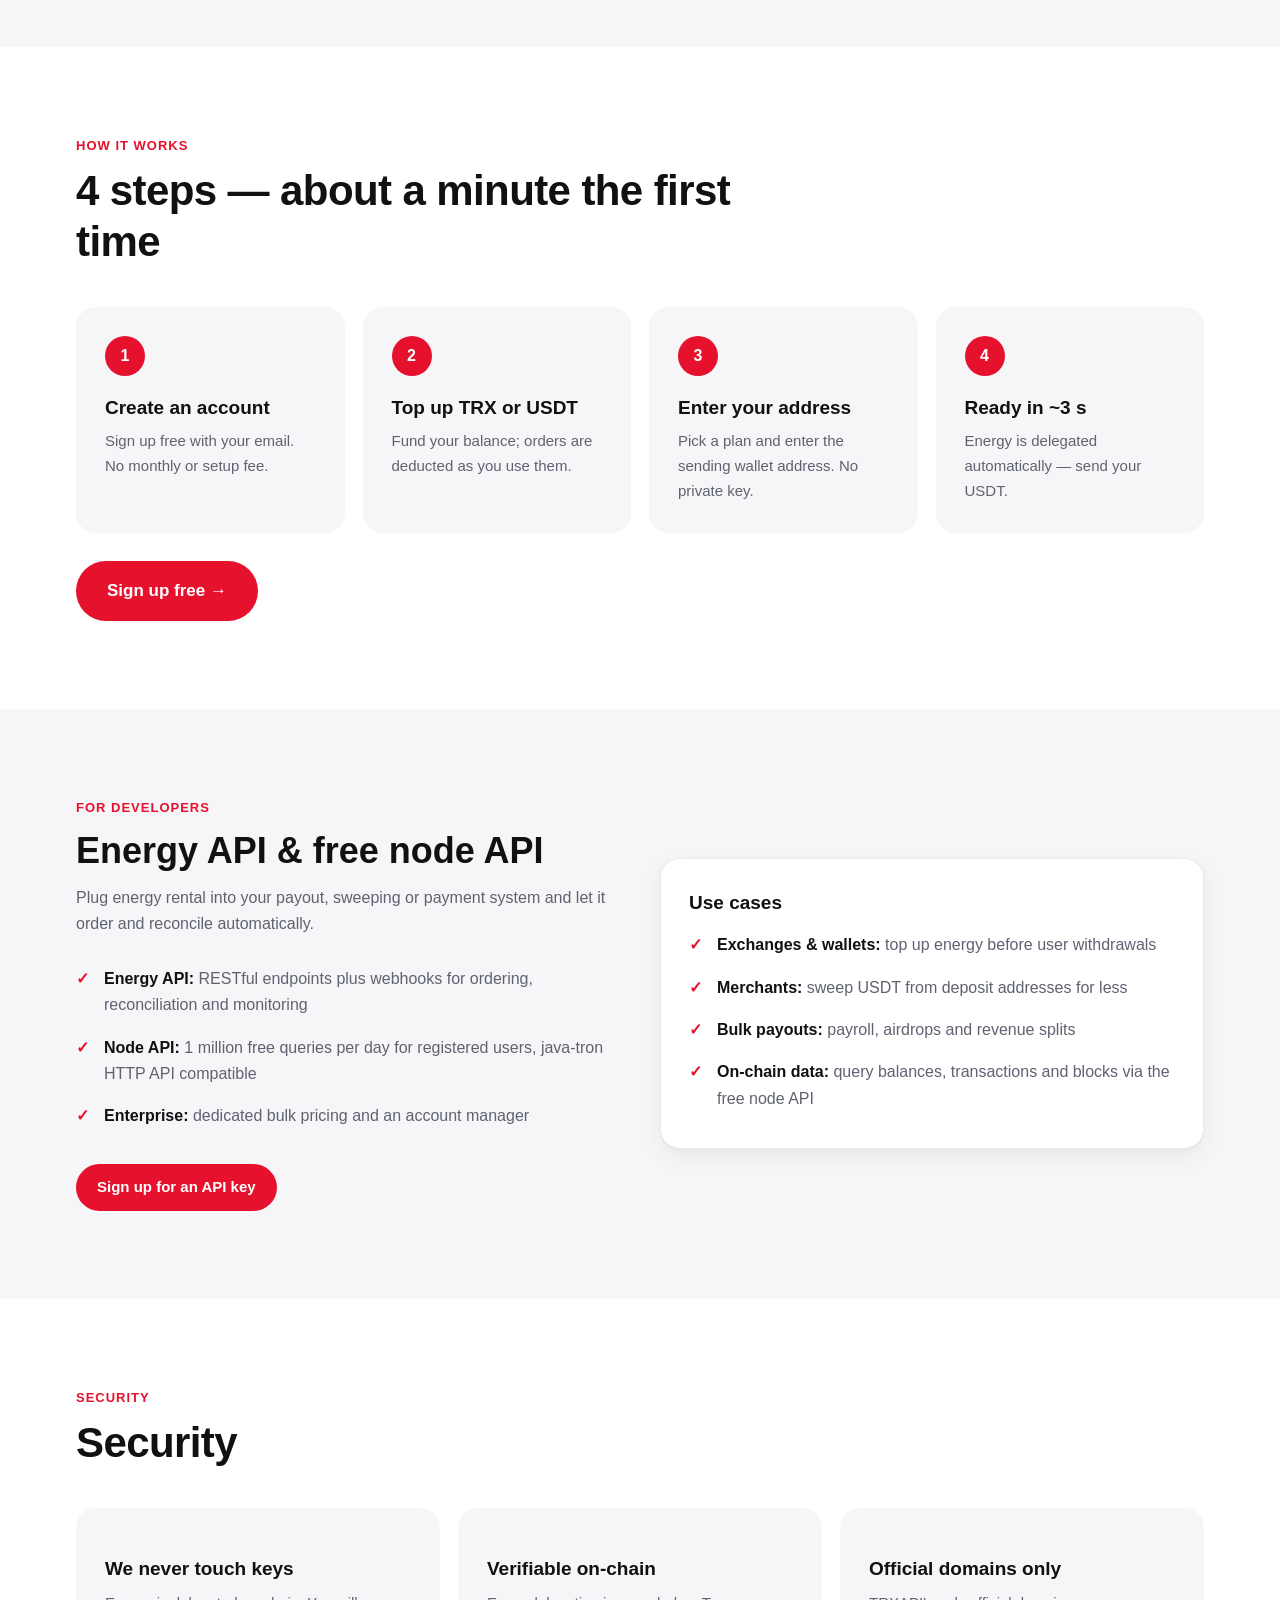
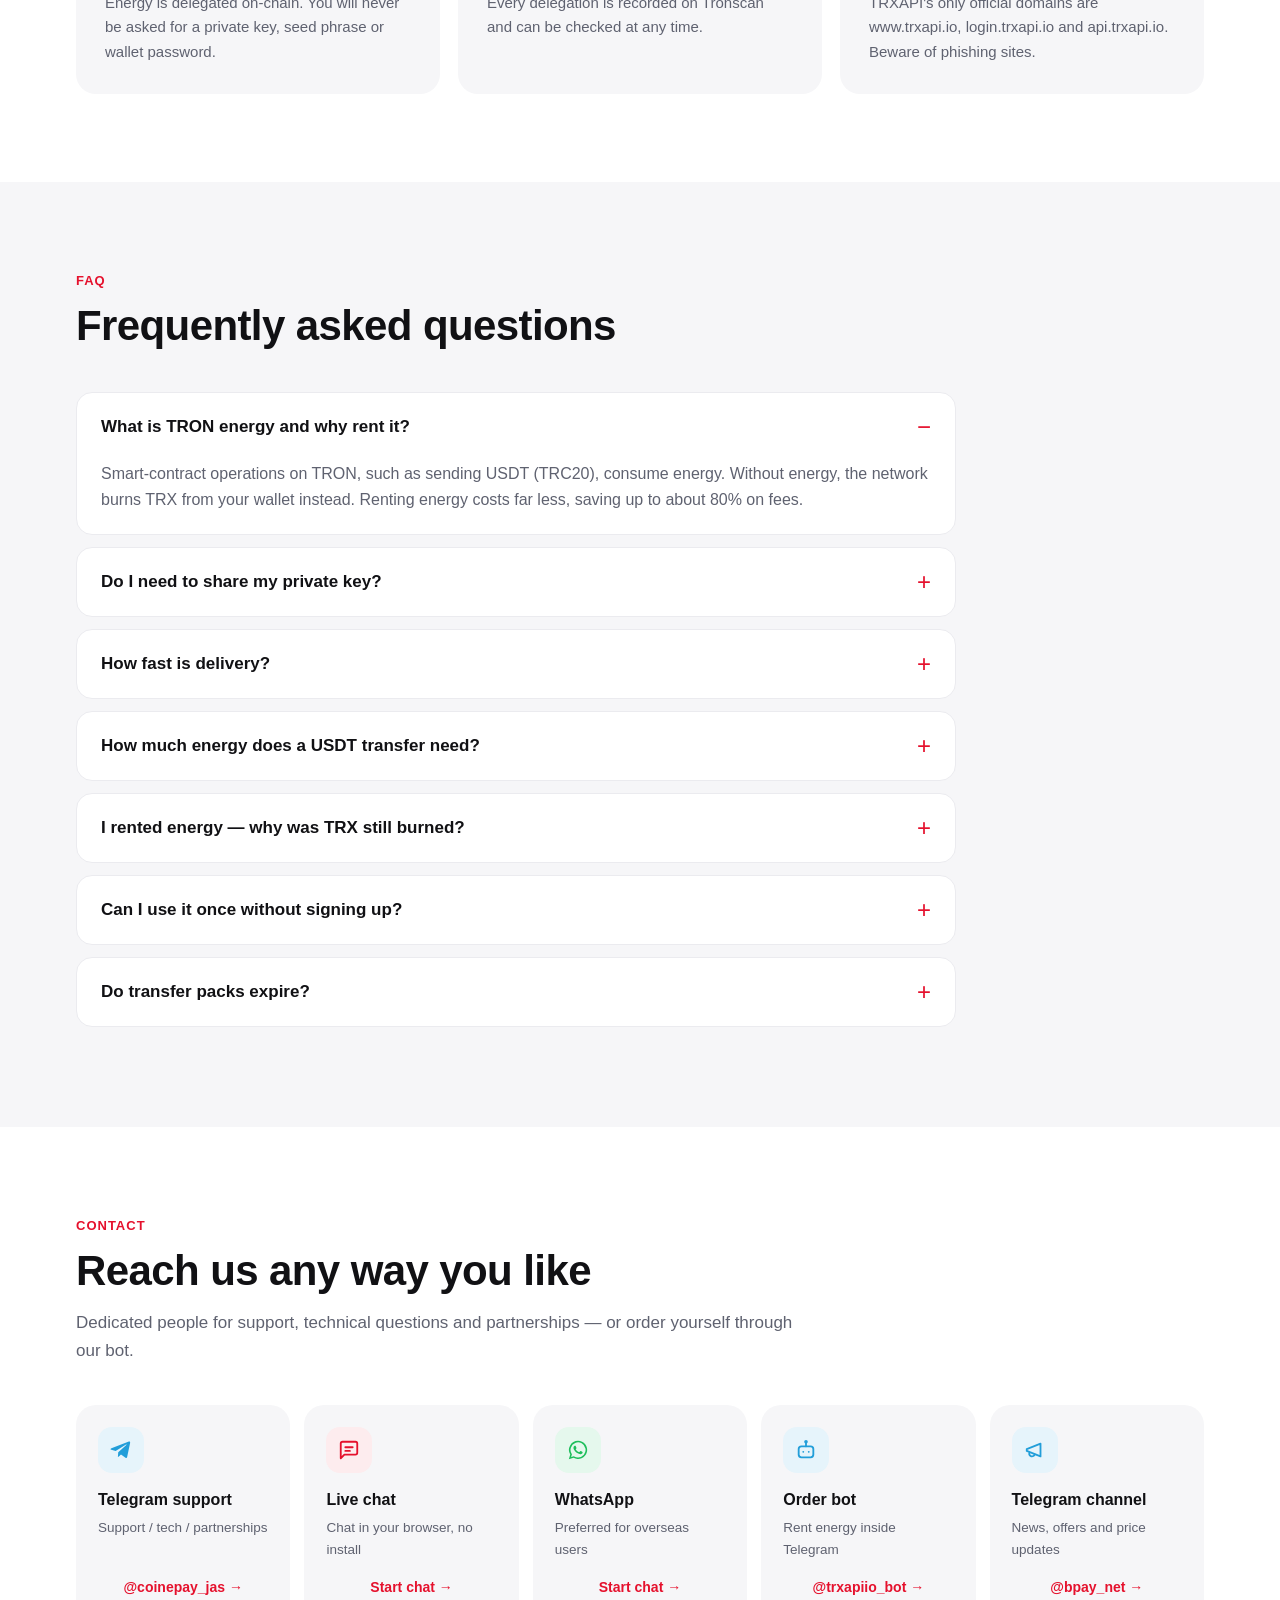
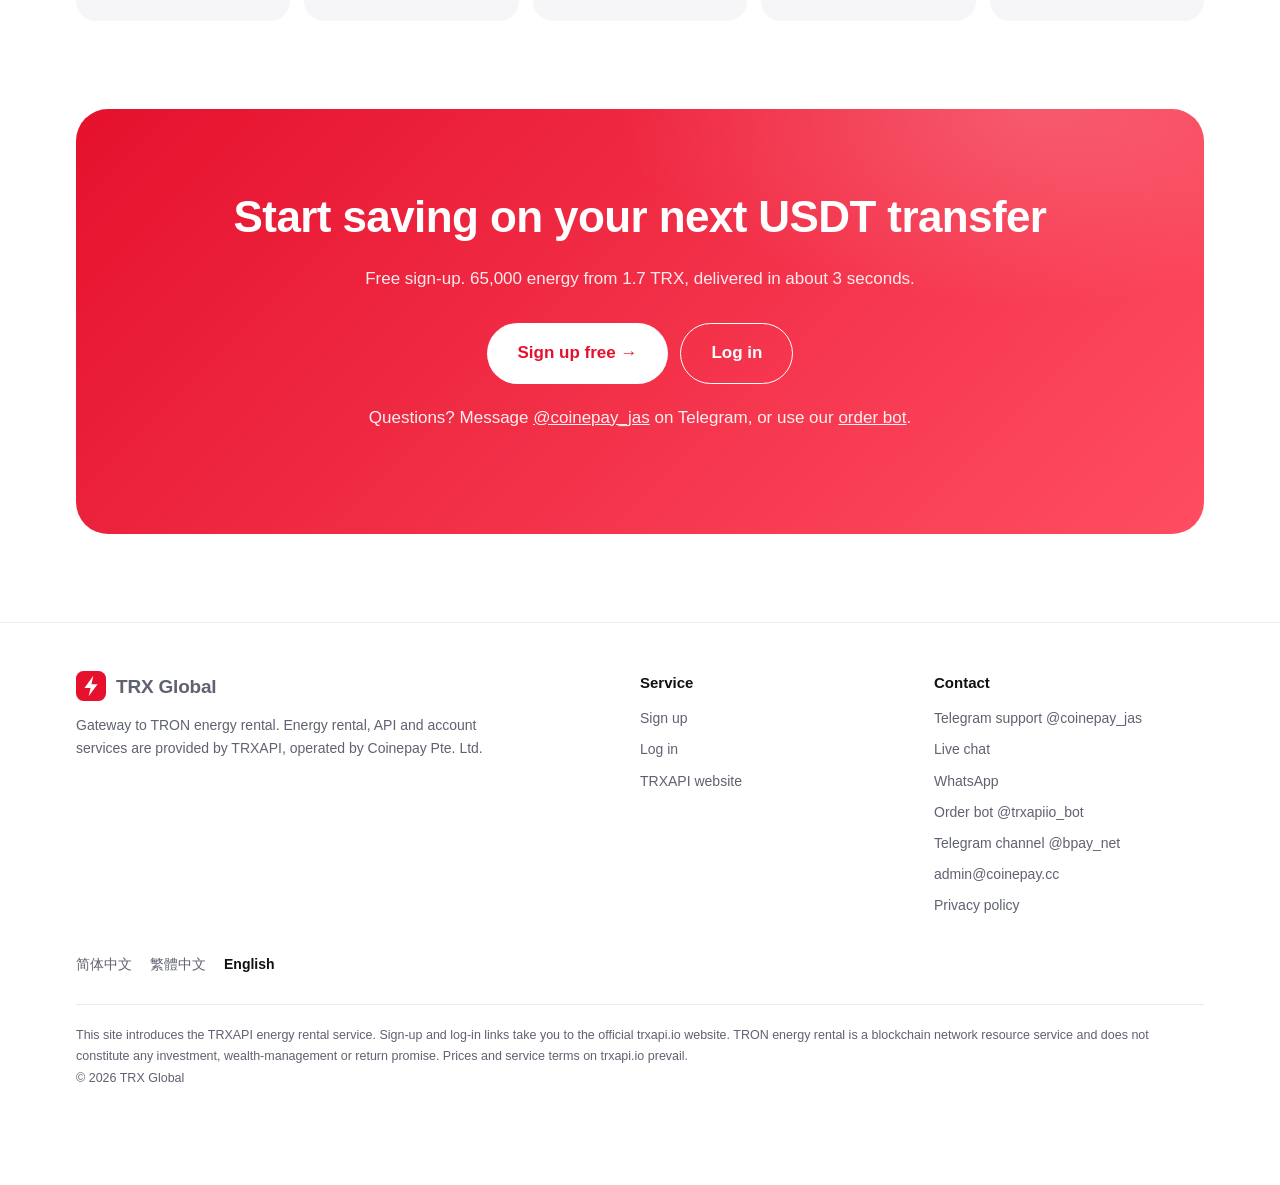
==== commit 9ae13bc1: "地区精简为香港 / 美国 / 中国内地；样式脚本内联修复切换语言后页面错乱；小屏适配 - 语言切换去掉英国、加拿大；香港保留 English / 简体 / 繁體 三语 - 修复：GitHub Page" ====
--- a/en/index.html
+++ b/en/index.html
@@ -17,7 +17,341 @@
 <meta property="og:description" content="65,000 energy from 1.7 TRX, delivered in ~3 seconds. No private key required.">
 <meta property="og:url" content="https://trxglobal.github.io/en/">
 <meta property="og:locale" content="en_US">
-<link rel="stylesheet" href="/assets/style.css?v=4">
+<!-- css --><style>
+/* TRX Global 落地页样式：白底 + 红色品牌色，胶囊按钮、大圆角卡片；无外部依赖，保证广告落地页首屏速度 */
+:root {
+  --bg: #ffffff;
+  --bg-2: #f6f6f8;
+  --card: #ffffff;
+  --line: #ebebef;
+  --text: #111114;
+  --muted: #5f6270;
+  --accent: #e5112d;
+  --accent-d: #c40d25;
+  --accent-soft: #fdecee;
+  --ok: #10a36a;
+  --ok-soft: #e7f7f0;
+  --bad: #d7263d;
+  --shadow: 0 1px 2px rgba(17, 17, 20, .04), 0 8px 24px rgba(17, 17, 20, .06);
+  --radius: 20px;
+  --max: 1160px;
+}
+* { box-sizing: border-box; }
+html { scroll-behavior: smooth; -webkit-text-size-adjust: 100%; }
+body {
+  margin: 0;
+  background: var(--bg);
+  color: var(--text);
+  font: 16px/1.65 -apple-system, BlinkMacSystemFont, "Segoe UI", "PingFang SC", "PingFang TC", "Hiragino Sans GB", "Microsoft YaHei", "Microsoft JhengHei", "Noto Sans SC", Roboto, sans-serif;
+  -webkit-font-smoothing: antialiased;
+}
+a { color: inherit; }
+img, svg { display: block; }
+.wrap { max-width: var(--max); margin: 0 auto; padding: 0 16px; }
+
+/* 顶栏 */
+.nav {
+  position: sticky; top: 0; z-index: 10;
+  background: rgba(255, 255, 255, .9);
+  backdrop-filter: saturate(180%) blur(12px);
+  -webkit-backdrop-filter: saturate(180%) blur(12px);
+  border-bottom: 1px solid var(--line);
+}
+.nav .wrap { display: flex; align-items: center; gap: 20px; height: 68px; }
+.brand { display: flex; align-items: center; gap: 10px; font-weight: 800; text-decoration: none; font-size: 19px; white-space: nowrap; letter-spacing: -.2px; }
+.brand svg { width: 30px; height: 30px; }
+.nav-links { display: flex; gap: 26px; margin-left: 20px; }
+.nav-links a { text-decoration: none; color: var(--muted); font-size: 15px; font-weight: 500; }
+.nav-links a:hover { color: var(--text); }
+.nav-cta { margin-left: auto; display: flex; gap: 10px; align-items: center; }
+
+/* 语言切换：还原 PhotonPay —— 圆形国旗 + 当前语言，悬停展开，按地区分组列出可选语言 */
+.lsw { position: relative; }
+.lsw-btn {
+  display: flex; align-items: center; height: 44px; padding: 0 16px; border: 0; border-radius: 12px;
+  background: transparent; color: var(--text); font: inherit; font-size: 14px; font-weight: 500; cursor: pointer;
+  transition: background .2s;
+}
+.lsw.open .lsw-btn { background: rgba(229, 17, 45, .08); }
+.lsw .flag { width: 24px; height: 24px; border-radius: 50%; object-fit: cover; flex: none; box-shadow: 0 0 0 1px rgba(0, 0, 0, .06); }
+.lsw-btn .flag { margin-right: 8px; }
+.lsw-btn .lbl { margin-right: 8px; white-space: nowrap; }
+.lsw-btn svg.c { width: 14px; height: 14px; transition: transform .2s; }
+.lsw.open svg.c { transform: rotate(180deg); }
+/* 面板与按钮之间留 10px 透明区，鼠标移过去时不会断开悬停 */
+.lsw-pop {
+  position: absolute; top: 100%; left: 50%; padding-top: 10px; z-index: 30;
+  visibility: hidden; opacity: 0; transform: translate(-50%, 4px); transition: opacity .2s, transform .2s, visibility .2s;
+}
+.lsw.open .lsw-pop { visibility: visible; opacity: 1; transform: translate(-50%, 0); }
+/* 有鼠标的设备悬停即展开（同 PhotonPay）；触屏设备靠点击切换 .open */
+@media (hover: hover) {
+  .lsw:hover .lsw-btn { background: rgba(229, 17, 45, .08); }
+  .lsw:hover svg.c { transform: rotate(180deg); }
+  .lsw:hover .lsw-pop { visibility: visible; opacity: 1; transform: translate(-50%, 0); }
+}
+.lsw-pop ul {
+  position: relative; width: 276px; margin: 0; padding: 24px; list-style: none;
+  display: flex; flex-direction: column; gap: 16px;
+  background: #fff; border: 1px solid #ebeef5; border-radius: 12px; box-shadow: 0 0 12px rgba(0, 0, 0, .12);
+}
+.lsw-pop ul::before {
+  content: ""; position: absolute; top: -6px; left: calc(50% - 5px); width: 10px; height: 10px;
+  background: #fff; border-left: 1px solid #ebeef5; border-top: 1px solid #ebeef5; transform: rotate(45deg);
+}
+.lsw-pop li {
+  display: flex; align-items: center; min-height: 52px; padding: 4px 0 4px 8px; border-radius: 12px;
+  cursor: pointer; transition: background .2s;
+}
+.lsw-pop li:hover { background: rgba(0, 0, 0, .04); }
+.lsw-pop li .flag { margin-right: 8px; }
+.lsw-pop .rn { padding-left: 8px; font-size: 14px; font-weight: 500; line-height: 22px; color: var(--text); }
+.lsw-pop .rl { display: flex; align-items: center; white-space: nowrap; }
+.lsw-pop .rl a {
+  padding: 0 8px; font-size: 12px; font-weight: 500; line-height: 18px; text-decoration: none;
+  color: rgba(17, 17, 20, .55); transition: color .2s;
+}
+.lsw-pop .rl a:hover { color: var(--text); }
+.lsw-pop .rl a.on { color: var(--accent); }
+.lsw-pop .rl i { width: 1px; height: 8px; background: rgba(0, 0, 0, .15); }
+
+/* 按钮：胶囊形 */
+.btn {
+  display: inline-flex; align-items: center; justify-content: center; gap: 8px;
+  padding: 10px 20px; border-radius: 999px; font-weight: 600; font-size: 15px;
+  text-decoration: none; border: 1.5px solid transparent; cursor: pointer;
+  transition: background .15s ease, border-color .15s ease, transform .15s ease;
+  white-space: nowrap;
+}
+.btn:hover { transform: translateY(-1px); }
+.btn-primary { background: var(--accent); color: #fff; }
+.btn-primary:hover { background: var(--accent-d); }
+.btn-ghost { border-color: var(--accent); color: var(--accent); background: #fff; }
+.btn-ghost:hover { background: var(--accent-soft); }
+.btn-lg { padding: 15px 30px; font-size: 17px; }
+
+/* 首屏 */
+.hero { padding: 72px 0 56px; overflow: hidden; }
+.hero-grid { display: grid; grid-template-columns: 1.15fr .85fr; gap: 48px; align-items: center; }
+.badge {
+  display: inline-flex; align-items: center; gap: 8px; padding: 6px 14px; border-radius: 999px;
+  background: var(--accent-soft); color: var(--accent-d); font-size: 13px; font-weight: 600;
+}
+.badge i { width: 7px; height: 7px; border-radius: 50%; background: var(--accent); }
+.hero h1 { font-size: clamp(34px, 5.2vw, 60px); line-height: 1.12; margin: 20px 0 18px; letter-spacing: -1px; font-weight: 800; }
+.hero h1 em { font-style: normal; color: var(--accent); }
+.hero p.lead { color: var(--muted); font-size: clamp(16px, 1.8vw, 19px); max-width: 600px; margin: 0 0 32px; }
+.hero-cta { display: flex; flex-wrap: wrap; gap: 12px; }
+.hero-note { color: var(--muted); font-size: 13px; margin-top: 16px; }
+
+/* 首屏插图：能量订单卡片 */
+.hero-art { position: relative; padding: 28px 8px; }
+.hero-art::before {
+  content: ""; position: absolute; inset: 0 -10% 0 8%; border-radius: 36px;
+  background: radial-gradient(120% 90% at 70% 20%, #ffd9de 0%, #fff0f2 45%, #f6f6f8 100%);
+}
+.mock {
+  position: relative; max-width: 360px; margin: 0 auto; background: #fff; border-radius: 24px; padding: 22px;
+  box-shadow: 0 2px 4px rgba(17, 17, 20, .04), 0 24px 60px rgba(229, 17, 45, .14);
+}
+.mock-top { display: flex; align-items: center; gap: 8px; font-weight: 700; margin-bottom: 14px; }
+.mock-top .ok { margin-left: auto; font-size: 12px; font-weight: 700; color: var(--ok); background: var(--ok-soft); padding: 3px 10px; border-radius: 999px; }
+.mock-top svg { width: 22px; height: 22px; }
+.mock-row { display: flex; justify-content: space-between; padding: 10px 0; border-bottom: 1px solid var(--line); font-size: 14px; }
+.mock-row span { color: var(--muted); }
+.mock-row b { font-weight: 600; font-variant-numeric: tabular-nums; }
+.mock-price { display: flex; justify-content: space-between; align-items: baseline; padding: 16px 0 12px; }
+.mock-price span { color: var(--muted); font-size: 14px; }
+.mock-price b { font-size: 28px; font-weight: 800; letter-spacing: -.5px; }
+.mock-bar { height: 6px; border-radius: 999px; background: var(--bg-2); overflow: hidden; }
+.mock-bar i { display: block; height: 100%; width: 100%; border-radius: inherit; background: linear-gradient(90deg, var(--accent), #ff5a6e); }
+.mock-foot { margin-top: 10px; font-size: 12.5px; color: var(--muted); text-align: center; }
+.chip {
+  position: absolute; background: #fff; border-radius: 999px; padding: 9px 16px; font-size: 13.5px; font-weight: 700;
+  box-shadow: 0 10px 30px rgba(17, 17, 20, .1); white-space: nowrap;
+}
+.chip-a { top: 6px; left: -4px; color: var(--accent); }
+.chip-b { bottom: 4px; right: -4px; }
+
+.stats { display: grid; grid-template-columns: repeat(4, 1fr); gap: 0; margin-top: 56px; border-top: 1px solid var(--line); }
+.stat { padding: 24px 20px 0 0; }
+.stat b { display: block; font-size: 34px; line-height: 1.15; font-weight: 800; letter-spacing: -.5px; }
+.stat span { color: var(--muted); font-size: 14px; }
+
+/* 通用区块 */
+section { padding: 88px 0; }
+section.alt { background: var(--bg-2); }
+.sec-head { max-width: 720px; margin-bottom: 40px; }
+.sec-head h2 { font-size: clamp(28px, 3.6vw, 42px); line-height: 1.2; margin: 0 0 12px; font-weight: 800; letter-spacing: -.6px; }
+.sec-head p { color: var(--muted); margin: 0; font-size: 17px; }
+.kicker { color: var(--accent); font-weight: 700; font-size: 13px; letter-spacing: 1px; text-transform: uppercase; margin-bottom: 10px; }
+
+.grid { display: grid; gap: 18px; }
+.g3 { grid-template-columns: repeat(3, 1fr); }
+.g2 { grid-template-columns: repeat(2, 1fr); }
+.card { background: var(--card); border: 1px solid var(--line); border-radius: var(--radius); padding: 28px; box-shadow: var(--shadow); }
+section:not(.alt) .card { box-shadow: none; background: var(--bg-2); border-color: transparent; }
+.card h3 { margin: 16px 0 6px; font-size: 19px; font-weight: 700; }
+.card p { margin: 0; color: var(--muted); font-size: 15px; }
+.ico { width: 46px; height: 46px; border-radius: 14px; display: grid; place-items: center; background: var(--accent-soft); color: var(--accent); }
+.ico svg { width: 22px; height: 22px; }
+
+/* 对比 */
+.compare .card h3 { margin-top: 0; display: flex; align-items: center; gap: 8px; }
+.compare ul { list-style: none; padding: 0; margin: 14px 0 0; }
+.compare li { position: relative; padding-left: 26px; color: var(--muted); font-size: 15px; margin: 10px 0; }
+.compare li::before { position: absolute; left: 0; top: 0; font-weight: 700; }
+.compare .bad li::before { content: "✕"; color: #c4c6cd; }
+.compare .good { background: linear-gradient(145deg, var(--accent), #ff4d62); color: #fff; border-color: transparent; box-shadow: 0 16px 40px rgba(229, 17, 45, .25); }
+.compare .good li { color: rgba(255, 255, 255, .92); }
+.compare .good li::before { content: "✓"; color: #fff; }
+.compare .good .tag { background: #fff; color: var(--accent); }
+.tag { display: inline-block; font-size: 12px; font-weight: 700; padding: 3px 10px; border-radius: 999px; background: var(--accent); color: #fff; }
+
+/* 价格 */
+.price { display: flex; flex-direction: column; }
+.price.hot { border: 2px solid var(--accent); position: relative; }
+.price .ribbon { position: absolute; top: -13px; left: 28px; background: var(--accent); color: #fff; font-size: 12px; font-weight: 700; padding: 4px 12px; border-radius: 999px; }
+.price h3 { margin: 0; }
+.price .amt { font-size: 48px; font-weight: 800; margin: 14px 0 2px; line-height: 1.1; letter-spacing: -1px; }
+.price .amt small { font-size: 15px; color: var(--muted); font-weight: 500; letter-spacing: 0; }
+.price ul { list-style: none; padding: 0; margin: 18px 0 26px; flex: 1; }
+.price li { padding: 8px 0 8px 26px; position: relative; color: var(--muted); font-size: 15px; }
+.price li::before { content: "✓"; position: absolute; left: 0; color: var(--accent); font-weight: 700; }
+.price .btn { width: 100%; }
+.fine { color: var(--muted); font-size: 13px; margin-top: 18px; }
+
+/* 步骤 */
+.steps { counter-reset: s; grid-template-columns: repeat(4, 1fr); }
+.step::before {
+  counter-increment: s; content: counter(s);
+  display: grid; place-items: center; width: 40px; height: 40px; border-radius: 50%;
+  background: var(--accent); color: #fff; font-weight: 800;
+}
+
+/* 开发者 */
+.checks { list-style: none; padding: 0; margin: 0 0 26px; }
+.checks li { padding: 8px 0 8px 28px; position: relative; color: var(--muted); }
+.checks li::before { content: "✓"; position: absolute; left: 0; color: var(--accent); font-weight: 700; }
+.checks b { color: var(--text); }
+
+/* FAQ */
+.faq { max-width: 880px; }
+.faq details { background: #fff; border: 1px solid var(--line); border-radius: 16px; margin-bottom: 12px; }
+.faq summary { cursor: pointer; list-style: none; padding: 20px 56px 20px 24px; font-weight: 600; font-size: 17px; position: relative; }
+.faq summary::-webkit-details-marker { display: none; }
+.faq summary::after { content: "+"; position: absolute; right: 24px; top: 50%; transform: translateY(-50%); color: var(--accent); font-size: 24px; font-weight: 400; }
+.faq details[open] summary::after { content: "−"; }
+.faq details p { margin: 0; padding: 0 24px 20px; color: var(--muted); }
+
+/* 底部 CTA：红色块收尾 */
+.final { text-align: center; }
+.final .box {
+  border-radius: 32px; padding: 72px 24px; color: #fff;
+  background: radial-gradient(600px 280px at 85% 0%, rgba(255, 255, 255, .18), transparent 70%), linear-gradient(135deg, var(--accent), #ff4d62);
+}
+.final h2 { font-size: clamp(28px, 4vw, 44px); margin: 0 0 12px; font-weight: 800; letter-spacing: -.6px; }
+.final p { color: rgba(255, 255, 255, .9); margin: 0 0 30px; font-size: 17px; }
+.final .hero-cta { justify-content: center; }
+.final .btn-primary { background: #fff; color: var(--accent); }
+.final .btn-primary:hover { background: #fff5f6; }
+.final .btn-ghost { border-color: #fff; color: #fff; background: transparent; }
+.final .btn-ghost:hover { background: rgba(255, 255, 255, .14); }
+.final .hero-note, .final .hero-note a { color: rgba(255, 255, 255, .92) !important; }
+
+/* 页脚 */
+footer { border-top: 1px solid var(--line); padding: 48px 0 96px; color: var(--muted); font-size: 14px; }
+footer .cols { display: grid; grid-template-columns: 2fr 1fr 1fr; gap: 24px; }
+footer h4 { color: var(--text); margin: 0 0 12px; font-size: 15px; }
+footer ul { list-style: none; padding: 0; margin: 0; }
+footer li { margin: 8px 0; }
+footer a { text-decoration: none; }
+footer a:hover { color: var(--text); }
+footer .legal { margin-top: 28px; padding-top: 20px; border-top: 1px solid var(--line); font-size: 12.5px; line-height: 1.7; }
+.flangs { display: flex; flex-wrap: wrap; gap: 6px 18px; margin-top: 28px; }
+.flangs a[aria-current] { color: var(--text); font-weight: 600; }
+
+/* 移动端底部常驻按钮 */
+.mbar { display: none; }
+
+/* 文档页（隐私政策） */
+.doc { max-width: 820px; padding: 56px 16px 40px; }
+.doc h1 { font-size: 36px; margin: 0 0 8px; font-weight: 800; letter-spacing: -.5px; }
+.doc h2 { font-size: 20px; margin: 32px 0 8px; }
+.doc p, .doc li { color: var(--muted); }
+.doc a { color: var(--accent); }
+
+@media (max-width: 960px) {
+  .hero-grid { grid-template-columns: 1fr; gap: 32px; }
+  .hero-art { max-width: 460px; }
+  .g3, .steps { grid-template-columns: 1fr 1fr; }
+  .stats { grid-template-columns: 1fr 1fr; }
+  .nav-links { display: none; }
+}
+@media (max-width: 640px) {
+  .g3, .g2, .steps { grid-template-columns: 1fr; }
+  .hero { padding: 40px 0 32px; }
+  section { padding: 60px 0; }
+  .nav .btn-ghost { display: none; }
+  .nav-cta { gap: 4px; }
+  .lsw-btn { padding: 0 10px; }
+  .lsw-btn .lbl { display: none; }
+  .lsw-pop, .lsw.open .lsw-pop, .lsw:hover .lsw-pop { position: fixed; top: 68px; left: 16px; right: 16px; padding-top: 6px; transform: none; }
+  .lsw-pop ul { width: auto; }
+  .lsw-pop ul::before { display: none; }
+  .hero-cta .btn { flex: 1 1 100%; }
+  .hero-art::before { inset: 0 -16px; border-radius: 24px; }
+  .chip-a { left: 4px; }
+  .chip-b { right: 4px; }
+  .stats { margin-top: 36px; }
+  .final .box { border-radius: 24px; padding: 52px 20px; }
+  footer .cols { grid-template-columns: 1fr; }
+  .mbar {
+    display: flex; gap: 10px; position: fixed; left: 0; right: 0; bottom: 0; z-index: 20;
+    padding: 10px 16px calc(10px + env(safe-area-inset-bottom));
+    background: rgba(255, 255, 255, .96); border-top: 1px solid var(--line);
+  }
+  .mbar .btn { flex: 1; }
+}
+@media (prefers-reduced-motion: reduce) {
+  html { scroll-behavior: auto; }
+  .btn { transition: none; }
+}
+
+/* 联系方式 */
+.contacts { display: grid; grid-template-columns: repeat(5, 1fr); gap: 14px; }
+.contact {
+  display: flex; flex-direction: column; gap: 4px; padding: 22px; border-radius: var(--radius);
+  background: var(--bg-2); text-decoration: none; transition: background .15s ease, transform .15s ease, box-shadow .15s ease;
+}
+.contact:hover { background: #fff; box-shadow: var(--shadow); transform: translateY(-2px); }
+.contact .ico { margin-bottom: 10px; }
+.contact.tg .ico { background: #e6f4fb; color: #229ed9; }
+.contact.wa .ico { background: #e5f8ed; color: #1ebe5b; }
+.contact b { font-size: 16px; }
+.contact span:not(.ico) { color: var(--muted); font-size: 13.5px; flex: 1; }
+.contact em { font-style: normal; font-weight: 600; font-size: 14px; color: var(--accent); margin-top: 10px; word-break: break-all; }
+.hero h1 em { white-space: nowrap; }
+@media (max-width: 1100px) { .contacts { grid-template-columns: repeat(3, 1fr); } }
+@media (max-width: 640px) { .contacts { grid-template-columns: 1fr 1fr; } }
+
+/* 窄屏适配：网格子项允许收缩，长按钮文字可换行，避免撑出横向滚动 */
+.grid > * { min-width: 0; }
+.price .btn, .contact em { white-space: normal; text-align: center; }
+@media (max-width: 640px) {
+  .price .amt { font-size: 40px; }
+  .card { padding: 22px; }
+}
+/* 小屏手机（iPhone SE / 小尺寸安卓）：底部常驻栏已有注册按钮，顶栏只保留 logo 与语言切换 */
+@media (max-width: 380px) {
+  .nav .btn-primary { display: none; }
+  .brand { font-size: 17px; gap: 8px; }
+  .brand svg { width: 26px; height: 26px; }
+  .hero h1 { font-size: 30px; }
+  .stat b { font-size: 28px; }
+  .contacts { grid-template-columns: 1fr; }
+}
+</style><!-- /css -->
 <script type="application/ld+json">
 {
   "@context": "https://schema.org",
@@ -48,7 +382,7 @@
       <a href="#contact">Contact</a>
     </nav>
     <div class="nav-cta">
-      <!-- lsw --><div class="lsw" data-lang="en"><button class="lsw-btn" type="button" aria-haspopup="true" aria-expanded="false" aria-label="Change language"><img class="flag" src="/assets/flags/us.svg" alt="" width="24" height="24"><span class="lbl">English</span><svg class="c" viewBox="0 0 24 24" fill="none" stroke="currentColor" stroke-width="2" aria-hidden="true"><path d="m6 9 6 6 6-6"/></svg></button><div class="lsw-pop"><ul><li data-region="hk"><img class="flag" src="/assets/flags/hk.svg" alt="" width="24" height="24"><div><div class="rn">Hong Kong SAR</div><div class="rl"><a href="/en/" hreflang="en" lang="en" data-region="hk">English</a><i></i><a href="/" hreflang="zh-CN" lang="zh-CN" data-region="hk">简体中文</a><i></i><a href="/zh-hant/" hreflang="zh-Hant" lang="zh-Hant" data-region="hk">繁體中文</a></div></div></li><li data-region="us"><img class="flag" src="/assets/flags/us.svg" alt="" width="24" height="24"><div><div class="rn">United States</div><div class="rl"><a href="/en/" hreflang="en" lang="en" data-region="us" class="on" aria-current="page">English</a></div></div></li><li data-region="gb"><img class="flag" src="/assets/flags/gb.svg" alt="" width="24" height="24"><div><div class="rn">United Kingdom</div><div class="rl"><a href="/en/" hreflang="en" lang="en" data-region="gb">English</a></div></div></li><li data-region="ca"><img class="flag" src="/assets/flags/ca.svg" alt="" width="24" height="24"><div><div class="rn">Canada</div><div class="rl"><a href="/en/" hreflang="en" lang="en" data-region="ca">English</a></div></div></li><li data-region="cn"><img class="flag" src="/assets/flags/cn.svg" alt="" width="24" height="24"><div><div class="rn">Chinese Mainland</div><div class="rl"><a href="/" hreflang="zh-CN" lang="zh-CN" data-region="cn">简体中文</a></div></div></li></ul></div></div><!-- /lsw -->
+      <!-- lsw --><div class="lsw" data-lang="en"><button class="lsw-btn" type="button" aria-haspopup="true" aria-expanded="false" aria-label="Change language"><img class="flag" src="/assets/flags/us.svg" alt="" width="24" height="24"><span class="lbl">English</span><svg class="c" viewBox="0 0 24 24" fill="none" stroke="currentColor" stroke-width="2" aria-hidden="true"><path d="m6 9 6 6 6-6"/></svg></button><div class="lsw-pop"><ul><li data-region="hk"><img class="flag" src="/assets/flags/hk.svg" alt="" width="24" height="24"><div><div class="rn">Hong Kong SAR</div><div class="rl"><a href="/en/" hreflang="en" lang="en" data-region="hk">English</a><i></i><a href="/" hreflang="zh-CN" lang="zh-CN" data-region="hk">简体中文</a><i></i><a href="/zh-hant/" hreflang="zh-Hant" lang="zh-Hant" data-region="hk">繁體中文</a></div></div></li><li data-region="us"><img class="flag" src="/assets/flags/us.svg" alt="" width="24" height="24"><div><div class="rn">United States</div><div class="rl"><a href="/en/" hreflang="en" lang="en" data-region="us" class="on" aria-current="page">English</a></div></div></li><li data-region="cn"><img class="flag" src="/assets/flags/cn.svg" alt="" width="24" height="24"><div><div class="rn">Chinese Mainland</div><div class="rl"><a href="/" hreflang="zh-CN" lang="zh-CN" data-region="cn">简体中文</a></div></div></li></ul></div></div><!-- /lsw -->
       <a class="btn btn-ghost" href="https://login.trxapi.io/login" data-out="login">Log in</a>
       <a class="btn btn-primary" href="https://login.trxapi.io/register" data-out="register">Sign up free</a>
     </div>
@@ -429,6 +763,117 @@
   <a class="btn btn-primary" href="https://login.trxapi.io/register" data-out="register">Sign up free</a>
 </div>
 
-<script src="/assets/main.js?v=4" defer></script>
+<!-- js --><script>
+/*
+ * 落地页脚本：
+ * 1. 把广告带来的 gclid / utm_* 等参数透传到 trxapi.io 的外链上，方便在目标站做来源归因；
+ * 2. 点击注册 / 登录按钮时上报 Google Ads 转化（需在下方 CONFIG 填入转化 ID 与标签）。
+ */
+(function () {
+  var CONFIG = {
+    // Google Ads 转化 ID，形如 "AW-123456789"；留空则不加载 gtag
+    adsId: "",
+    // 转化标签，在 Google Ads「目标 → 转化」里创建后获得，形如 "AbCdEfGhIjKlMn"
+    registerLabel: "",
+    loginLabel: "",
+    // 点击任一联系渠道（Telegram / WhatsApp / 在线客服等）的转化标签，可留空
+    contactLabel: ""
+  };
+
+  // 语言切换：点击按钮展开（触屏设备）；点击页面其他位置或按 Esc 收起
+  var lsw = document.querySelector(".lsw");
+  if (lsw) {
+    var btn = lsw.querySelector(".lsw-btn");
+    var setOpen = function (open) {
+      lsw.classList.toggle("open", open);
+      btn.setAttribute("aria-expanded", open ? "true" : "false");
+    };
+    btn.addEventListener("click", function () { setOpen(!lsw.classList.contains("open")); });
+    document.addEventListener("click", function (e) { if (!lsw.contains(e.target)) setOpen(false); });
+    document.addEventListener("keydown", function (e) { if (e.key === "Escape") setOpen(false); });
+
+    // 同一语言可能属于多个地区（如 English 对应香港 / 美国 / 英国 / 加拿大），
+    // 记住访客选的地区，下次打开时按钮显示对应国旗，并高亮该地区下的当前语言
+    var REGION_KEY = "trxg_region";
+    var pageLang = lsw.getAttribute("data-lang");
+    lsw.addEventListener("click", function (e) {
+      var link = e.target.closest("a[data-region]");
+      var row = e.target.closest("li[data-region]");
+      if (!link && row) link = row.querySelector("a[data-region]"); // 点整行等同于点该地区第一个语言
+      if (!link) return;
+      try { localStorage.setItem(REGION_KEY, link.getAttribute("data-region")); } catch (err) {}
+      if (link !== e.target) location.href = link.href;
+    });
+    var saved = null;
+    try { saved = localStorage.getItem(REGION_KEY); } catch (err) {}
+    var match = saved && lsw.querySelector('a[data-region="' + saved + '"][lang="' + pageLang + '"]');
+    if (match) {
+      var cur = lsw.querySelector(".rl a.on");
+      if (cur) { cur.classList.remove("on"); cur.removeAttribute("aria-current"); }
+      match.classList.add("on");
+      match.setAttribute("aria-current", "page");
+      btn.querySelector(".flag").src = "/assets/flags/" + saved + ".svg";
+    }
+  }
+
+  var PASS_KEYS = ["gclid", "gbraid", "wbraid", "utm_source", "utm_medium", "utm_campaign", "utm_term", "utm_content"];
+  var STORE_KEY = "trxg_attr";
+
+  // 读取本次落地参数；没有则沿用本次会话里第一次落地时记下的参数
+  var params = {};
+  var qs = new URLSearchParams(location.search);
+  PASS_KEYS.forEach(function (k) { if (qs.get(k)) params[k] = qs.get(k); });
+  try {
+    if (Object.keys(params).length) sessionStorage.setItem(STORE_KEY, JSON.stringify(params));
+    else params = JSON.parse(sessionStorage.getItem(STORE_KEY) || "{}");
+  } catch (e) { /* 隐私模式下 sessionStorage 可能不可用，忽略即可 */ }
+
+  // 未投放广告的自然流量也打上来源，便于在 trxapi.io 后台区分
+  if (!params.utm_source) {
+    params.utm_source = "trxglobal";
+    params.utm_medium = params.gclid ? "cpc" : "referral";
+  }
+
+  document.querySelectorAll("a[data-out]").forEach(function (a) {
+    var url = new URL(a.href);
+    Object.keys(params).forEach(function (k) {
+      if (!url.searchParams.has(k)) url.searchParams.set(k, params[k]);
+    });
+    a.href = url.toString();
+  });
+
+  if (!CONFIG.adsId) return;
+
+  var s = document.createElement("script");
+  s.async = true;
+  s.src = "https://www.googletagmanager.com/gtag/js?id=" + CONFIG.adsId;
+  document.head.appendChild(s);
+  window.dataLayer = window.dataLayer || [];
+  window.gtag = function () { dataLayer.push(arguments); };
+  gtag("js", new Date());
+  gtag("config", CONFIG.adsId);
+
+  document.addEventListener("click", function (e) {
+    var c = e.target.closest && e.target.closest("a[data-contact]");
+    if (c) {
+      // 联系渠道都在新标签页打开，直接上报即可，不影响跳转
+      if (CONFIG.contactLabel) gtag("event", "conversion", { send_to: CONFIG.adsId + "/" + CONFIG.contactLabel });
+      return;
+    }
+    var a = e.target.closest && e.target.closest("a[data-out]");
+    if (!a) return;
+    var label = a.dataset.out === "register" ? CONFIG.registerLabel : CONFIG.loginLabel;
+    if (!label) return;
+    // 新标签页打开时不阻塞跳转；同页跳转则等上报完成（最多 800ms）
+    var href = a.href;
+    var sameTab = a.target !== "_blank" && !e.metaKey && !e.ctrlKey;
+    var done = false;
+    var go = function () { if (!done) { done = true; if (sameTab) location.href = href; } };
+    if (sameTab) e.preventDefault();
+    gtag("event", "conversion", { send_to: CONFIG.adsId + "/" + label, event_callback: go });
+    if (sameTab) setTimeout(go, 800);
+  });
+})();
+</script><!-- /js -->
 </body>
 </html>
